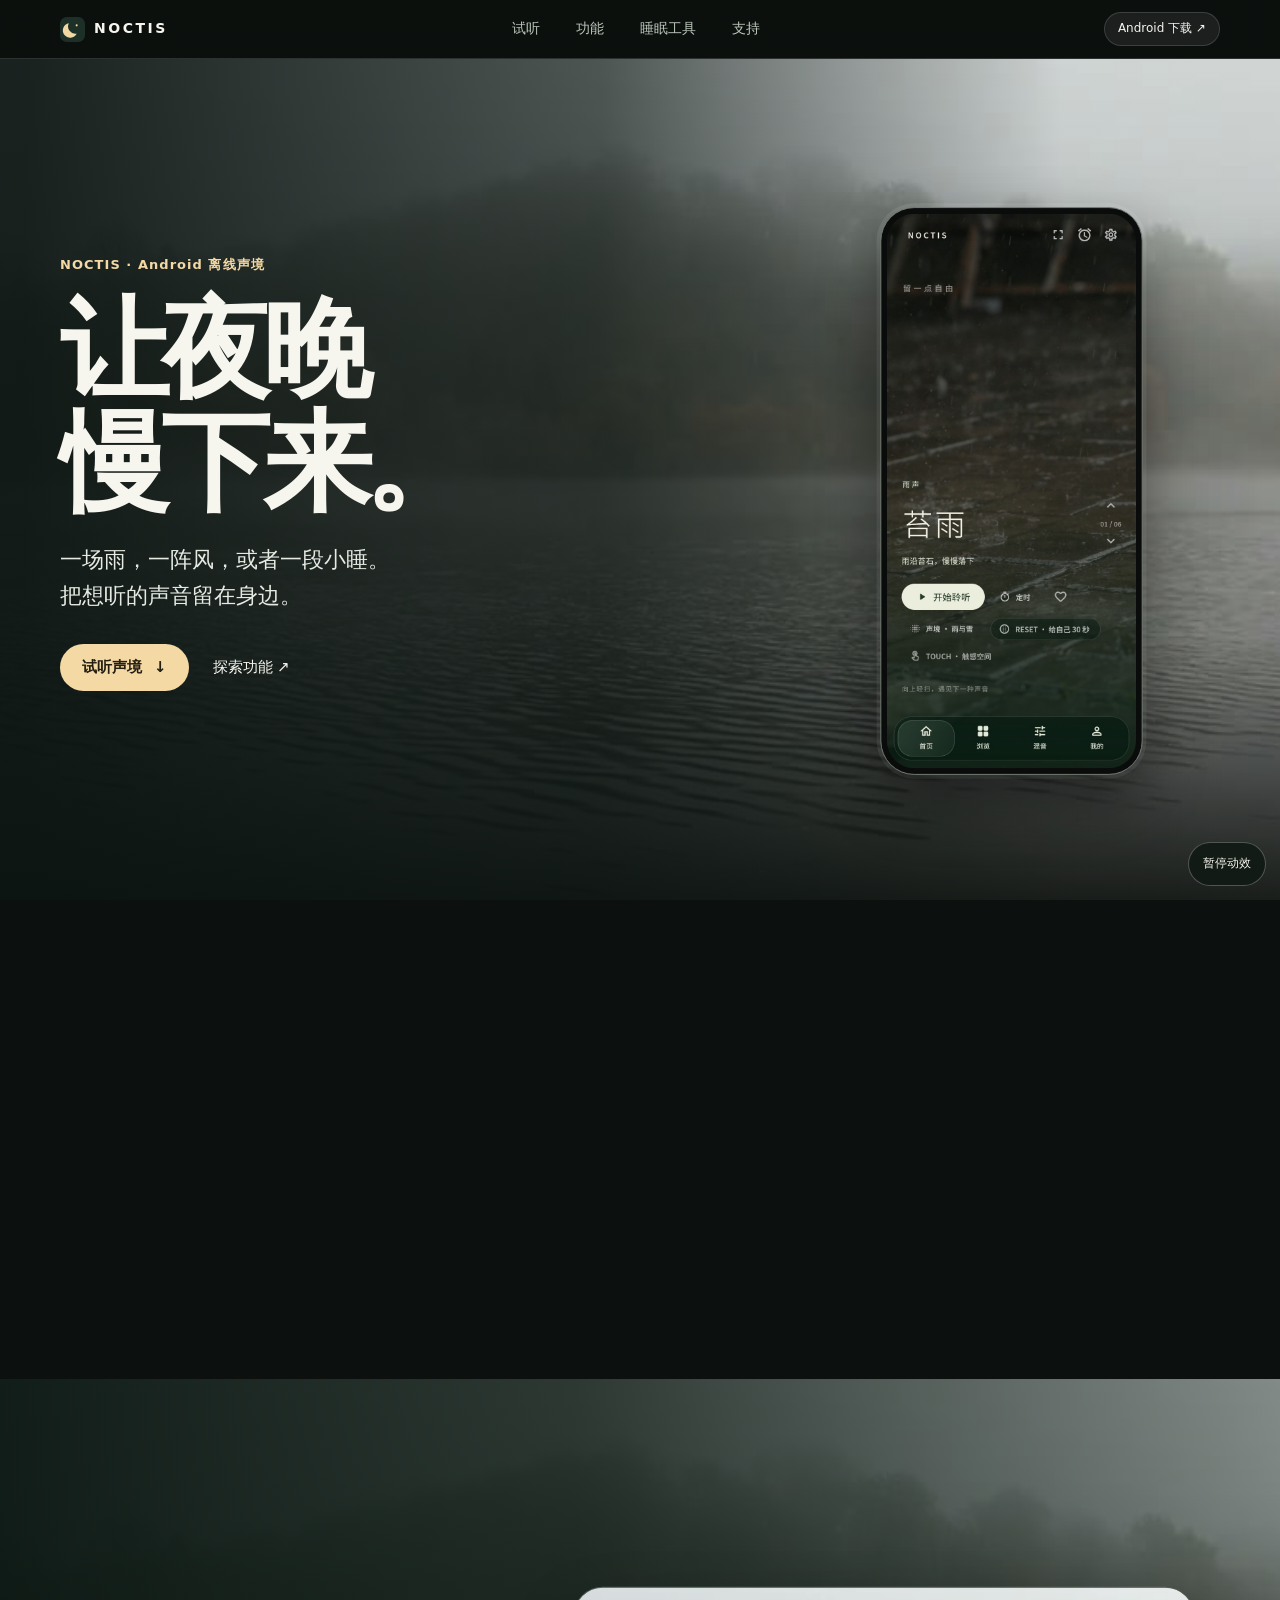
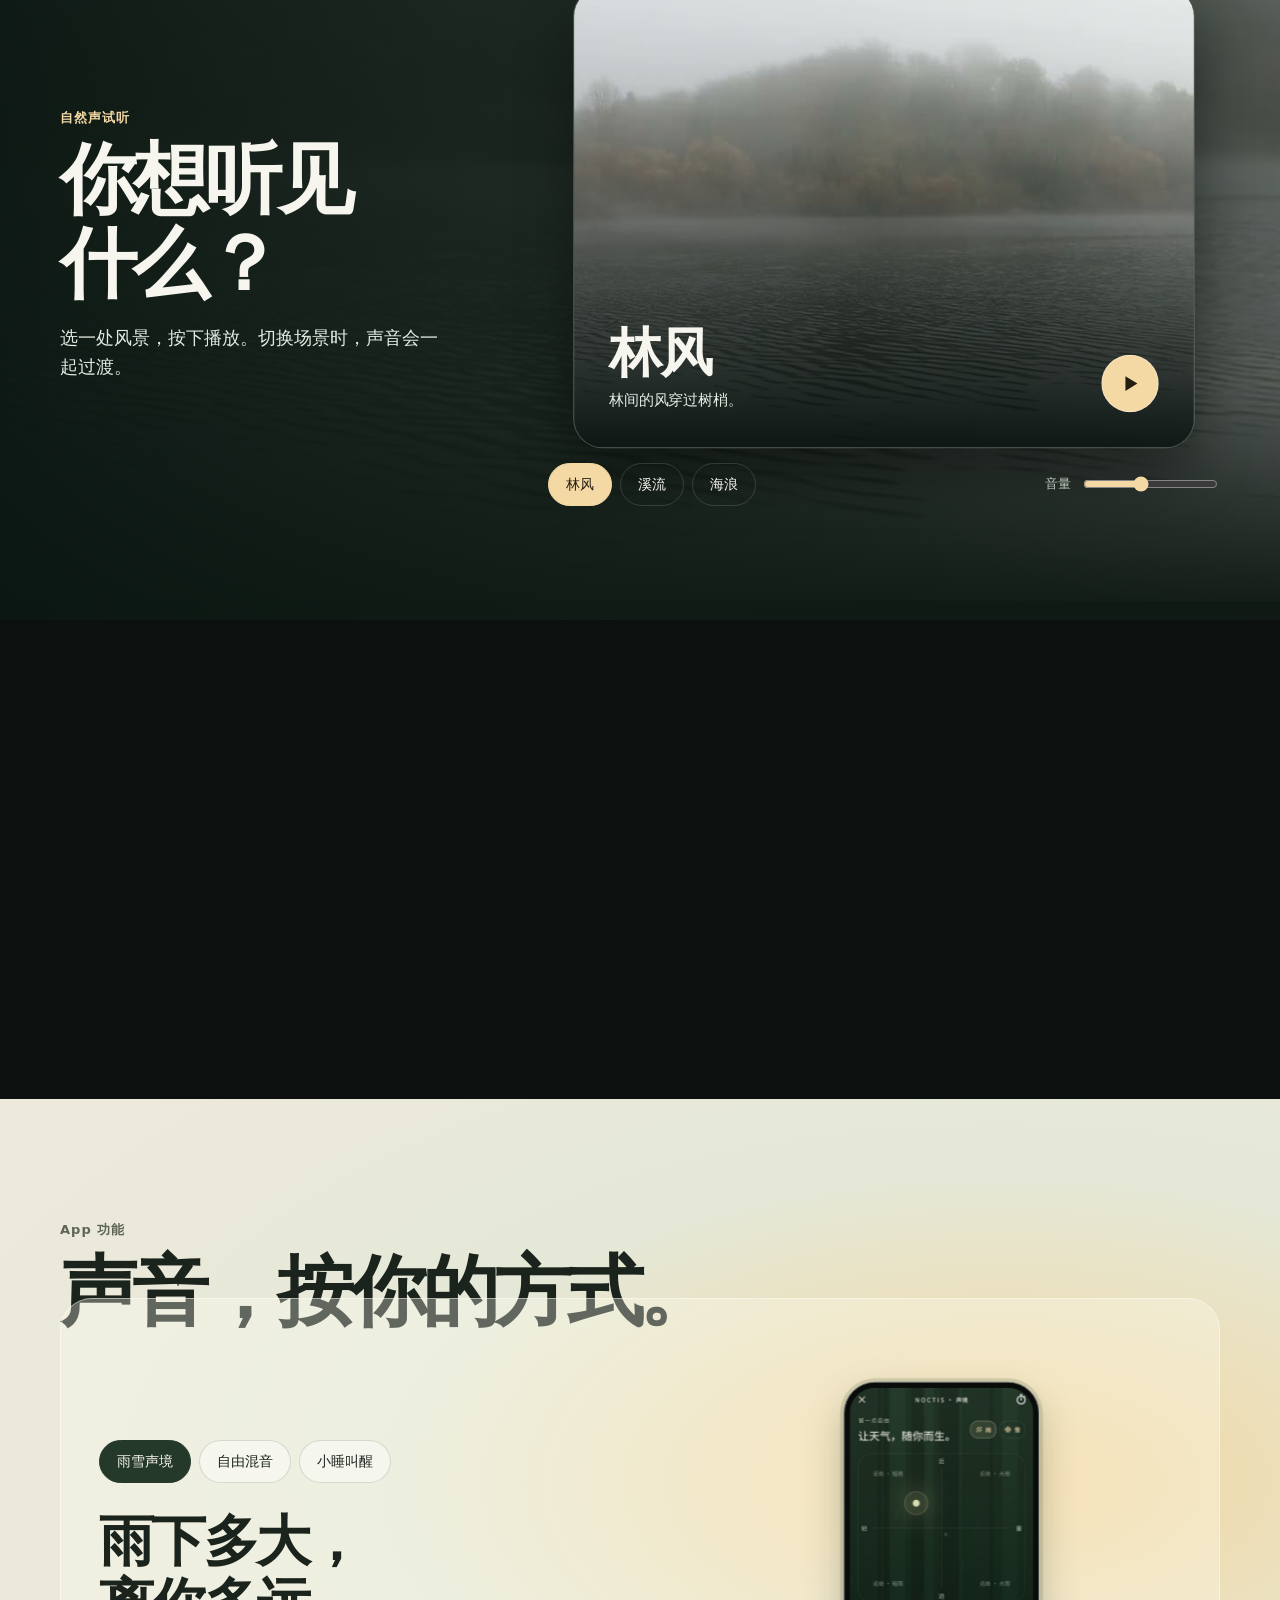
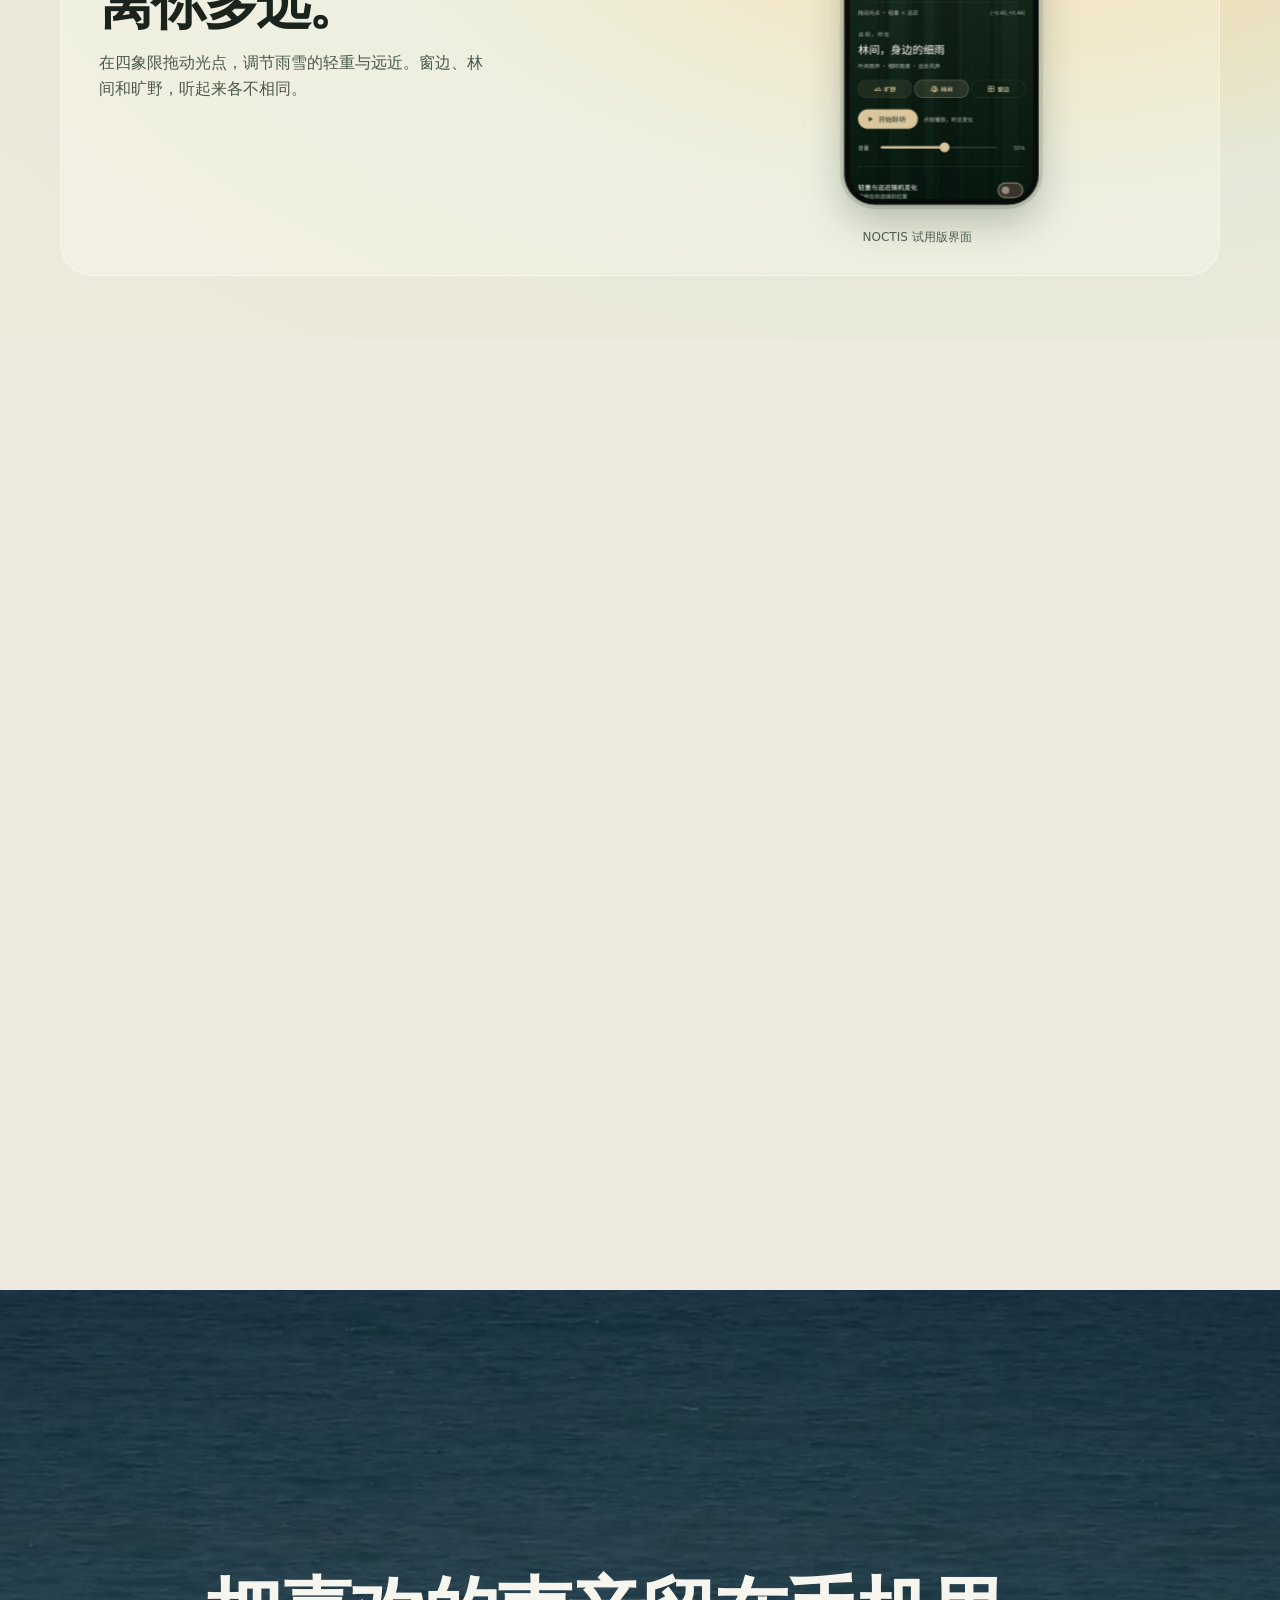
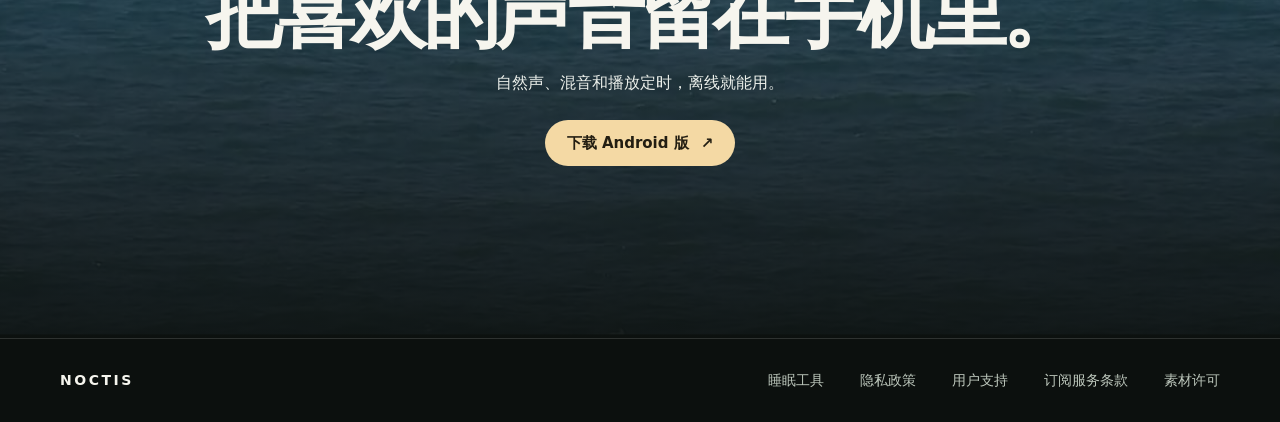
==== index.html @ b45dd9e4 "Add Android release downloads and email bug reporting" ====
<!doctype html>
<html lang="zh-CN">
<head>
  <meta charset="utf-8">
  <meta name="viewport" content="width=device-width,initial-scale=1">
  <meta name="description" content="NOCTIS 是一款离线自然声音应用。试听自然声，探索四象限声境、自由混音与小睡叫醒。">
  <meta name="theme-color" content="#0c100e">
  <title>NOCTIS · 自然声音与离线声境</title>
  <link rel="icon" href="assets/mark.svg">
  <link rel="preload" as="image" href="assets/forest.jpg" fetchpriority="high">
  <link rel="stylesheet" href="assets/site.css?v=3">
  <link rel="stylesheet" href="assets/cinema.css?v=1">
  <script src="assets/site.js?v=4" defer></script>
</head>
<body class="landing">
  <a class="skip" href="#main">跳到内容</a>
  <header class="top">
    <nav class="nav" aria-label="主导航">
      <a class="brand" href="./"><img src="assets/mark.svg" alt="" width="25" height="25">NOCTIS</a>
      <div class="nav-links"><a href="#scenes">试听</a><a href="#features">功能</a><a href="sleep.html">睡眠工具</a><a href="support.html">支持</a></div>
      <a class="nav-cta" href="support.html#android">Android 下载 <span aria-hidden="true">↗</span></a>
    </nav>
  </header>
  <button class="cinema-toggle" type="button" hidden>暂停动效</button>
  <main id="main">
    <section class="chapter opening" aria-labelledby="hero-title">
      <div class="hero chapter-stage">
      <div class="hero-media" aria-hidden="true">
        <img class="hero-poster" src="assets/forest.jpg" alt="" fetchpriority="high">
        <video class="hero-video" data-src="assets/forest.mp4" muted playsinline loop preload="none"></video>
      </div>
      <div class="wrap hero-layout">
        <div class="hero-inner">
          <p class="eyebrow">NOCTIS · Android 离线声境</p>
          <h1 id="hero-title"><span>让夜晚</span><span>慢下来。</span></h1>
          <p class="hero-description">一场雨，一阵风，或者一段小睡。<br>把想听的声音留在身边。</p>
          <div class="hero-actions"><a class="button" href="#scenes">试听声境 <span aria-hidden="true">↓</span></a><a class="hero-link" href="#features">探索功能 <span aria-hidden="true">↗</span></a></div>
        </div>
        <figure class="hero-device">
          <div class="device"><img src="assets/app-home.jpg" alt="NOCTIS 首页，显示雨景、播放控制和右上角的小睡叫醒入口" width="780" height="1688"></div>
        </figure>
      </div>
      </div>
    </section>
    <section class="chapter listen" id="scenes" aria-labelledby="scenes-title">
      <div class="listen-stage chapter-stage">
        <div class="listen-backdrop" aria-hidden="true">
          <img class="scene-image is-current" data-photo="forest" src="assets/forest.jpg" alt="" loading="lazy">
          <img class="scene-image" data-photo="stream" src="assets/stream.jpg" alt="" loading="lazy">
          <img class="scene-image" data-photo="ocean" src="assets/ocean.jpg" alt="" loading="lazy">
        </div>
        <div class="wrap">
        <div class="section-heading">
          <div><p class="eyebrow">自然声试听</p><h2 id="scenes-title">你想听见<br>什么？</h2></div>
          <p>选一处风景，按下播放。切换场景时，声音会一起过渡。</p>
        </div>
        <div class="scene">
          <div class="scene-images" aria-hidden="true">
            <img class="scene-image is-current" data-photo="forest" src="assets/forest.jpg" alt="" loading="lazy">
            <img class="scene-image" data-photo="stream" src="assets/stream.jpg" alt="" loading="lazy">
            <img class="scene-image" data-photo="ocean" src="assets/ocean.jpg" alt="" loading="lazy">
          </div>
          <div class="scene-caption">
            <div class="scene-copy"><h3 id="scene-name">林风</h3><p id="scene-description">林间的风穿过树梢。</p></div>
            <button class="play" id="preview" type="button" aria-label="试听林风" aria-pressed="false"><span class="play-glyph" aria-hidden="true"></span></button>
          </div>
        </div>
        <div class="scene-controls">
          <div class="scene-tabs" role="group" aria-label="选择声境">
            <button type="button" data-scene="forest" aria-pressed="true">林风</button>
            <button type="button" data-scene="stream" aria-pressed="false">溪流</button>
            <button type="button" data-scene="ocean" aria-pressed="false">海浪</button>
          </div>
          <label class="volume">音量 <input id="preview-volume" type="range" min="0" max="100" value="42"></label>
        </div>
        <audio id="sample" preload="none" loop></audio>
        <audio id="sample-next" preload="none" loop></audio>
        <p id="audio-status" role="status"></p>
        </div>
      </div>
    </section>
    <section class="chapter features" id="features" aria-labelledby="features-title">
      <div class="features-stage chapter-stage">
        <div class="feature-light" aria-hidden="true"></div>
        <div class="wrap">
        <div class="section-heading"><div><p class="eyebrow">App 功能</p><h2 id="features-title">声音，按你的方式。</h2></div></div>
        <div class="product" data-feature="field">
          <div class="product-copy">
            <div class="feature-tabs" role="tablist" aria-label="探索 NOCTIS 功能">
              <button id="tab-field" role="tab" type="button" aria-selected="true" aria-controls="panel-field">雨雪声境</button>
              <button id="tab-mix" role="tab" type="button" aria-selected="false" aria-controls="panel-mix" tabindex="-1">自由混音</button>
              <button id="tab-nap" role="tab" type="button" aria-selected="false" aria-controls="panel-nap" tabindex="-1">小睡叫醒</button>
            </div>
            <div class="feature-panels">
              <section class="feature-panel" id="panel-field" role="tabpanel" aria-labelledby="tab-field">
                <h3>雨下多大，<br>离你多远。</h3><p>在四象限拖动光点，调节雨雪的轻重与远近。窗边、林间和旷野，听起来各不相同。</p>
              </section>
              <section class="feature-panel" id="panel-mix" role="tabpanel" aria-labelledby="tab-mix" hidden>
                <h3>一段音乐，<br>加一点自然声。</h3><p>把本地音乐和环境声放在一起，分别调整音量。喜欢的组合可以保存在设备里。</p>
              </section>
              <section class="feature-panel" id="panel-nap" role="tabpanel" aria-labelledby="tab-nap" hidden>
                <h3>小睡片刻，<br>听鸟鸣醒来。</h3><p>点首页右上角的闹钟。到点后环境声淡出，鸟鸣或溪流渐强。</p><a class="text-link" href="support.html#nap-help">小睡使用方法 <span aria-hidden="true">↗</span></a>
              </section>
            </div>
          </div>
          <figure class="feature-device">
            <div class="device">
              <img class="feature-screen is-current" data-screen="field" src="assets/app-field.jpg" alt="四象限雨雪声境调节界面" width="780" height="1688" loading="lazy">
              <img class="feature-screen" data-screen="mix" src="assets/app-mix.jpg" alt="本地音乐和声音组合界面" width="780" height="1688" loading="lazy" aria-hidden="true">
              <img class="feature-screen" data-screen="nap" src="assets/app-nap.jpg" alt="设置小睡时长和叫醒声的界面" width="780" height="1688" loading="lazy" aria-hidden="true">
            </div>
            <figcaption>NOCTIS 试用版界面</figcaption>
          </figure>
        </div>
        </div>
      </div>
    </section>
    <section class="closing section chapter" aria-labelledby="closing-title">
      <img class="closing-backdrop" src="assets/ocean.jpg" alt="" loading="lazy">
      <div class="wrap">
        <h2 id="closing-title">把喜欢的声音留在手机里。</h2>
        <p>自然声、混音和播放定时，离线就能用。</p>
        <a class="button" href="support.html#android">下载 Android 版 <span aria-hidden="true">↗</span></a>
      </div>
    </section>
  </main>
  <footer class="footer"><div class="wrap"><a class="brand" href="./">NOCTIS</a><nav aria-label="页脚导航"><a href="sleep.html">睡眠工具</a><a href="privacy.html">隐私政策</a><a href="support.html">用户支持</a><a href="terms.html">订阅服务条款</a><a href="credits.html">素材许可</a></nav></div></footer>
</body>
</html>
---- assets/site.css ----
:root {
  color-scheme: dark;
  --bg: #0c100e;
  --panel: #17201a;
  --ink: #f6f5ee;
  --muted: #bdc7bc;
  --gold: #f4d9a4;
  --line: #ffffff24;
  --page: 1160px;
  --radius: 32px;
  --ease: cubic-bezier(.22, .75, .22, 1);
  font-family: system-ui, "PingFang SC", "Microsoft YaHei", sans-serif;
}
* { box-sizing: border-box; }
[hidden] { display: none !important; }
html { scroll-behavior: smooth; scroll-padding-top: 80px; }
body { margin: 0; background: var(--bg); color: var(--ink); line-height: 1.65; }
a { color: inherit; text-decoration: none; }
button, input { font: inherit; }
button { cursor: pointer; color: inherit; }
img { display: block; max-width: 100%; }
h1, h2, h3, p, figure { margin: 0; }
p { color: var(--muted); }
a:focus-visible, button:focus-visible, input:focus-visible, summary:focus-visible { outline: 2px solid #b99252; outline-offset: 5px; }
.wrap { width: min(var(--page), calc(100% - 72px)); margin-inline: auto; }
.skip { position: fixed; z-index: 20; top: 10px; left: 12px; transform: translateY(-150%); background: var(--gold); color: var(--bg); border-radius: 10px; padding: 8px 15px; }
.skip:focus { transform: none; }

.top { position: sticky; z-index: 5; top: 0; background: #0c100ef0; backdrop-filter: blur(18px); border-bottom: 1px solid var(--line); }
.nav { width: min(var(--page), calc(100% - 72px)); min-height: 58px; margin: auto; display: flex; align-items: center; justify-content: space-between; gap: 18px; }
.brand { display: inline-flex; align-items: center; gap: 9px; white-space: nowrap; font-weight: 760; letter-spacing: .18em; font-size: 14px; }
.brand img { width: 25px; height: 25px; }
.nav > div, .footer nav { display: flex; gap: clamp(15px, 3vw, 36px); align-items: center; }
.nav > div a, .footer nav a { font-size: 14px; color: var(--muted); }
.nav > div a:hover, .footer nav a:hover { color: var(--ink); }
.nav-cta { background: #ffffff12; border: 1px solid var(--line); border-radius: 99px; padding: 6px 13px; font-size: 12px; white-space: nowrap; }
.nav-cta:hover { background: #ffffff23; }
.nav [aria-current="page"] { color: var(--gold); }
.eyebrow { font-size: 13px; font-weight: 690; letter-spacing: .08em; color: var(--gold); }
.button { display: inline-flex; align-items: center; justify-content: center; gap: 12px; padding: 11px 22px; min-height: 46px; border-radius: 999px; background: var(--gold); color: #231e12; font-size: 15px; font-weight: 730; transition: background .22s, transform .22s var(--ease); }
.button:hover { background: #ffeac1; transform: translateY(-2px); }

.hero { position: relative; isolation: isolate; overflow: hidden; background: #18241e; }
.hero-media, .hero-poster, .hero-video, .hero::after { position: absolute; inset: 0; width: 100%; height: 100%; object-fit: cover; }
.hero-media { z-index: -2; }
.hero-video { opacity: 0; transition: opacity .8s var(--ease); }
.hero-video.is-ready { opacity: 1; }
.hero::after { content: ""; z-index: -1; background: linear-gradient(90deg,#0b1411ed 5%,#0b1411ba 43%,#0a120d42 78%), linear-gradient(0deg,#0c100e 0%,transparent 35%); }
.hero-layout { min-height: min(760px, max(650px, 83svh)); display: grid; grid-template-columns: minmax(0,1.23fr) minmax(0,.77fr); gap: clamp(28px,6vw,94px); align-items: center; padding-block: 58px 72px; }
.hero h1 { font-size: clamp(64px, 8.5vw, 132px); line-height: 1.04; letter-spacing: -.07em; font-weight: 790; margin-block: 17px 23px; }
.hero-description { color: #e5eae2; font-size: clamp(16px, 2vw, 22px); }
.hero-actions { display: flex; align-items: center; flex-wrap: wrap; gap: 18px 24px; margin-top: 29px; }
.hero-link { font-size: 15px; color: #f6f5ee; }
.hero-link:hover, .text-link:hover { text-decoration: underline; text-underline-offset: 4px; }
.hero-device { display: grid; justify-items: center; }
.device { position: relative; width: min(100%, 280px); aspect-ratio: 390/844; padding: 6px; background: #0a0c0b; border: 1px solid #788178; border-radius: 36px; overflow: hidden; box-shadow: 0 28px 64px #0007, 0 0 0 4px #ffffff18; }
.device > img { width: 100%; height: 100%; object-fit: cover; border-radius: 29px; }
.motion { position: absolute; right: max(17px, calc((100vw - var(--page))/2)); bottom: 16px; border: 1px solid var(--line); border-radius: 999px; background: #121a15d4; padding: 7px 13px; font-size: 12px; }

.section { padding-block: clamp(64px,9vw,125px); }
.section h2 { font-size: clamp(34px, 5vw, 67px); line-height: 1.12; letter-spacing: -.055em; }
.section-heading { display: flex; justify-content: space-between; align-items: end; gap: 25px; margin-bottom: 29px; }
.section-heading .eyebrow { margin-bottom: 9px; }
.section-heading > p { max-width: 19em; font-size: 15px; }
.scene { position: relative; isolation: isolate; overflow: hidden; border-radius: var(--radius); background: var(--panel); height: clamp(300px,43vw,505px); width: 100%; }
.scene-images, .scene-image, .scene::after { position: absolute; inset: 0; width: 100%; height: 100%; z-index: -2; }
.scene-image { object-fit: cover; opacity: 0; transform: scale(1.025); transition: opacity .65s var(--ease), transform .8s var(--ease); }
.scene-image.is-current { opacity: 1; transform: none; }
.scene::after { content: ""; z-index: -1; background: linear-gradient(0deg,#06100de8,transparent 66%); }
.scene-caption { position: absolute; inset: auto 0 0; padding: clamp(19px,4vw,38px); display: flex; align-items: end; justify-content: space-between; gap: 15px; }
.scene-caption h3 { font-size: clamp(30px,5vw,57px); line-height: 1.1; letter-spacing: -.04em; }
.scene-caption p { margin-top: 7px; color: #e4ece2; }
.play { display: grid; place-items: center; border: 1px solid #ffffff55; background: #f4d9a4; color: #241e12; border-radius: 50%; width: 62px; height: 62px; flex: 0 0 auto; transition: transform .2s var(--ease), background .2s; }
.play:hover { transform: scale(1.06); background: #ffeac1; }
.play-glyph { width: 0; height: 0; margin-left: 4px; border-top: 8px solid transparent; border-bottom: 8px solid transparent; border-left: 13px solid currentColor; }
.play[aria-pressed="true"] .play-glyph { width: 13px; height: 16px; margin: 0; border: 0; border-inline: 4px solid currentColor; }
.scene-controls { display: flex; align-items: center; justify-content: space-between; gap: 14px; margin-top: 16px; }
.scene-tabs, .feature-tabs { display: flex; flex-wrap: wrap; gap: 8px; }
.scene-tabs button, .feature-tabs button { border: 1px solid var(--line); background: transparent; min-height: 43px; border-radius: 999px; padding: 6px 17px; font-size: 14px; transition: background .22s, color .22s, border-color .22s; }
.scene-tabs button:hover { background: #ffffff16; }
.scene-tabs [aria-pressed="true"] { background: var(--gold); border-color: var(--gold); color: #241e12; }
.volume { display: flex; align-items: center; gap: 10px; color: var(--muted); font-size: 13px; }
.volume input { width: clamp(58px,12vw,135px); accent-color: var(--gold); }
#audio-status:empty { display: none; }
#audio-status { margin-top: 12px; }

.features { color-scheme: light; background: #eeeae0; color: #1b231d; }
.features .eyebrow { color: #5d6656; }
.product { min-height: 570px; border-radius: var(--radius); display: grid; grid-template-columns: minmax(0,1.05fr) minmax(0,.95fr); align-items: center; gap: 26px; padding: clamp(24px,5vw,63px); background: radial-gradient(ellipse at 80% 25%,#e6eadf,#f7f4eb 65%); }
.product-copy { min-width: 0; }
.feature-tabs button { border-color: #25392729; background: #ffffff77; }
.feature-tabs button:hover { background: #e3e9db; }
.feature-tabs [aria-selected="true"] { background: #25392b; border-color: #25392b; color: #f9f7ee; }
.feature-panels { min-height: 250px; padding-top: 27px; }
.feature-panel { animation: panel-enter .38s var(--ease) both; }
@keyframes panel-enter { from { opacity: 0; transform: translateY(8px); } to { opacity: 1; transform: none; } }
.feature-panel h3 { font-size: clamp(32px, 4.3vw, 55px); line-height: 1.13; letter-spacing: -.05em; }
.feature-panel p { margin-top: 15px; max-width: 24em; color: #4b594d; }
.text-link { display: inline-block; margin-top: 14px; font-size: 15px; font-weight: 680; }
.feature-device { display: grid; justify-items: center; gap: 15px; }
.feature-device .device { width: min(100%, 225px); box-shadow: 0 20px 45px #14291b42, 0 0 0 4px #20382922; }
.feature-device .feature-screen { position: absolute; inset: 6px; width: calc(100% - 12px); height: calc(100% - 12px); opacity: 0; transition: opacity .45s var(--ease); }
.feature-screen.is-current { opacity: 1; }
.feature-device figcaption { color: #536456; font-size: 12px; }

.closing { text-align: center; background: radial-gradient(ellipse at 50% 0%,#18271d,transparent 72%); }
.closing p { margin: 14px 0 23px; }
.footer { border-top: 1px solid var(--line); padding-block: 30px; }
.footer .wrap { display: flex; justify-content: space-between; gap: 20px; flex-wrap: wrap; }
.footer nav { flex-wrap: wrap; row-gap: 10px; }
.article { width: min(780px,calc(100% - 44px)); margin: auto; padding-block: clamp(48px,8vw,100px); }
.article h1 { font-size: clamp(42px,7vw,75px); letter-spacing: -.055em; line-height: 1.12; margin-bottom: 20px; }
.article h2 { margin: 38px 0 8px; font-size: 24px; }
.article p + p { margin-top: 12px; }
.article p a, .article li a { color: var(--gold); text-decoration: underline; text-underline-offset: 4px; }
.article li { margin: .55em 0; }
.contacts, .plans { display: grid; grid-template-columns: repeat(2,minmax(0,1fr)); gap: 14px; margin: 25px 0; }
.card { border-radius: 20px; padding: 22px; background: var(--panel); border: 1px solid var(--line); overflow-wrap: anywhere; }
.card h2, .card h3 { margin: 0 0 6px; }
.card strong { font-size: 34px; color: var(--gold); }
details { border-bottom: 1px solid var(--line); padding-block: 16px; }
summary { cursor: pointer; font-weight: 650; }
details p { padding-top: 9px; }
.status-note { border-left: 2px solid var(--gold); padding-left: 14px; }
.article .button { margin-top: 16px; }

/* Motion stays on separate layers so scrolling and tab changes can overlap. */
[data-reveal] { transition: opacity .7s var(--ease), transform .85s var(--ease); }
.reveal-pending { opacity: 0; transform: translateY(25px); }
.reveal-pending:focus-within { opacity: 1; transform: none; }
.hero-inner > *, .sleep-intro > * { animation: heading-enter .95s var(--ease) both; }
.hero-inner h1, .sleep-intro h1 { animation-delay: .08s; }
.hero-description, .sleep-intro p:last-child { animation-delay: .18s; }
.hero-actions { animation-delay: .27s; }
.hero-device { animation: device-enter 1.15s .14s var(--ease) both; }
.play { position: relative; }
.play[aria-pressed="true"]::after {
  content: "";
  position: absolute;
  inset: -1px;
  border: 1px solid var(--gold);
  border-radius: inherit;
  pointer-events: none;
  animation: pulse-ring 2.4s ease-out infinite;
}
.button:active, .play:active { transform: scale(.96); }
.scene-tabs button:active, .feature-tabs button:active, .tool-button:active { transform: scale(.95); }
.product { position: relative; isolation: isolate; }
.product::before {
  content: "";
  position: absolute;
  z-index: -1;
  inset: 0;
  border-radius: inherit;
  pointer-events: none;
  background: radial-gradient(ellipse at 77% 48%,#e4b87580,transparent 54%);
  opacity: 0;
  transition: opacity .9s var(--ease);
}
.product[data-feature="mix"]::before { opacity: .48; }
.product[data-feature="nap"]::before { opacity: 1; }
.feature-device .feature-screen { transform: scale(1.035); transition: opacity .55s var(--ease), transform .8s var(--ease); }
.feature-device .feature-screen.is-current { transform: none; }
@keyframes heading-enter {
  from { opacity: .45; transform: translateY(14px); }
  to { opacity: 1; transform: none; }
}
@keyframes device-enter {
  from { opacity: 0; transform: translateY(28px) scale(.96); }
  to { opacity: 1; transform: none; }
}
@keyframes pulse-ring {
  from { opacity: .65; transform: scale(1); }
  75%, to { opacity: 0; transform: scale(1.46); }
}
@keyframes hero-depth { to { transform: translateY(7%) scale(1.18); } }
@keyframes device-depth { to { transform: translateY(-34px) scale(.96); } }
@keyframes scroll-progress { from { transform: scaleX(0); } to { transform: scaleX(1); } }

@supports (animation-timeline: scroll()) {
  @media (prefers-reduced-motion: no-preference) {
    .landing .top::after {
      content: "";
      position: absolute;
      inset: auto 0 -1px;
      height: 2px;
      background: var(--gold);
      transform-origin: left;
      animation: scroll-progress linear both;
      animation-timeline: scroll(root block);
    }
    .hero-media { animation: hero-depth linear both; animation-timeline: scroll(root block); animation-range: 0px 700px; }
  }
  @media (min-width: 751px) and (prefers-reduced-motion: no-preference) {
    .hero-device .device { animation: device-depth linear both; animation-timeline: scroll(root block); animation-range: 0px 700px; }
  }
}

.sleep-main {
  padding-block: clamp(53px, 8vw, 102px);
  background: radial-gradient(ellipse at 76% 15%, #253a2d 0%, transparent 52%);
}
.sleep-intro { margin-bottom: clamp(24px, 5vw, 49px); }
.sleep-intro h1 { font-size: clamp(46px, 8vw, 96px); line-height: 1.07; letter-spacing: -.06em; margin: 10px 0 15px; }
.sleep-intro p:last-child { max-width: 32em; }
.sleep-card { padding: clamp(19px, 4vw, 45px); border: 1px solid var(--line); border-radius: var(--radius); background: #152019; }
.sleep-card h2 { font-size: clamp(25px, 3vw, 40px); line-height: 1.14; letter-spacing: -.04em; }
.sleep-card h2 + p { margin-top: 10px; }
.breathing { display: grid; align-items: center; grid-template-columns: minmax(0,1fr) minmax(0,1fr); gap: 20px; background: radial-gradient(ellipse at 79% 51%, #2b4936, #152019 63%); }
.breath-stage { display: grid; place-items: center; min-height: clamp(200px, 28vw, 315px); position: relative; isolation: isolate; }
.breath-stage::before {
  content: "";
  position: absolute;
  z-index: -1;
  width: min(78%, 245px);
  aspect-ratio: 1;
  border-radius: 50%;
  border: 1px solid #cce1b94a;
  box-shadow: 0 0 0 16px #cce1b912, 0 0 0 32px #cce1b909;
}
.breath-orb {
  width: min(70%, 181px);
  aspect-ratio: 1;
  border-radius: 50%;
  border: 1px solid #d1e2b8;
  background: radial-gradient(circle at 32% 24%, #c6d7a8, #638468 45%, #1c3e2c 90%);
  box-shadow: inset 0 0 22px #eeefd23b, 0 0 38px #b0cda340;
  transform: scale(.82);
  animation: breathe 10s infinite paused;
}
.breath-stage[data-state="running"] .breath-orb { animation-play-state: running; }
.breath-stage[data-state="idle"] .breath-orb { animation: none; }
.breath-phase { position: absolute; color: #fffcef; background: #142019db; border: 1px solid #e2ebce47; padding: 5px 14px; border-radius: 999px; font-size: 14px; }
@keyframes breathe {
  0% { transform: scale(.82); animation-timing-function: cubic-bezier(.4,0,.3,1); }
  40% { transform: scale(1.13); animation-timing-function: cubic-bezier(.4,0,.3,1); }
  100% { transform: scale(.82); }
}
.tool-actions { display: flex; flex-wrap: wrap; align-items: center; gap: 8px; margin-top: 21px; }
.tool-button { border: 1px solid var(--line); background: #ffffff0b; border-radius: 999px; min-height: 44px; padding: 8px 15px; transition: background .2s, transform .25s var(--ease); }
.tool-button:hover { background: #ffffff1a; }
.tool-button:disabled { opacity: .48; cursor: default; transform: none; }
.tool-primary { border-color: var(--gold); background: var(--gold); color: #231e12; font-weight: 680; }
.tool-primary:hover { background: #ffeac1; }
.breath-clock { color: var(--muted); margin-inline-start: 6px; font-variant-numeric: tabular-nums; }
.sleep-grid { display: grid; grid-template-columns: repeat(2,minmax(0,1fr)); gap: 16px; margin-top: 16px; }
.sleep-form { display: grid; grid-template-columns: repeat(2,minmax(0,1fr)); gap: 12px; margin-top: 20px; }
.sleep-form label { display: grid; gap: 4px; color: var(--muted); font-size: 14px; min-width: 0; }
.sleep-form input { width: 100%; min-width: 0; min-height: 43px; border: 1px solid var(--line); border-radius: 10px; color: var(--ink); background: #0c1510; padding: 7px 10px; font-size: 16px; }
.sleep-form button { align-self: end; }
.sleep-result { display: block; min-height: 3.3em; color: var(--gold); margin-top: 15px; }
.sleep-result:not(:empty) { animation: panel-enter .42s var(--ease) both; }
.checklist { display: grid; gap: 2px; margin-top: 15px; }
.checklist label { display: flex; align-items: center; gap: 10px; min-height: 43px; cursor: pointer; }
.checklist input { width: 18px; height: 18px; flex: none; accent-color: var(--gold); }
.checklist label:has(:checked) { color: var(--muted); }
.check-progress { width: 100%; height: 4px; margin-top: 16px; overflow: hidden; border-radius: 99px; background: #ffffff20; }
.check-progress span { display: block; width: calc(var(--completed, 0) * 100%); height: 100%; background: var(--gold); border-radius: inherit; transition: width .5s var(--ease); }

@media (max-width: 750px) {
  .wrap, .nav { width: calc(100% - 40px); }
  .hero-layout { min-height: auto; grid-template-columns: 1fr; text-align: center; gap: 38px; padding-block: 58px 62px; }
  .hero h1 { font-size: clamp(59px, 13vw, 96px); margin-block: 12px 17px; }
  .hero-actions { justify-content: center; margin-top: 23px; }
  .hero::after { background: linear-gradient(180deg,#0c1713c9,#0b141186 52%,#0c100e); }
  .hero-device .device { width: min(66vw, 225px); }
  .section-heading { display: grid; gap: 10px; }
  .scene { border-radius: 23px; }
  .product { grid-template-columns: 1fr; gap: 12px; min-height: 0; }
  .feature-panels { min-height: 206px; }
  .feature-device .device { width: min(55vw, 205px); }
  .sleep-grid, .breathing { grid-template-columns: 1fr; }
  .breathing { background: radial-gradient(ellipse at 50% 76%, #2b4936, #152019 70%); }
}
@media (max-width: 450px) {
  .nav { width: calc(100% - 28px); gap: 10px; }
  .nav > div { gap: clamp(8px, 2.8vw, 13px); }
  .nav > div a { font-size: 12px; }
  .nav-cta { display: none; }
  .contacts, .plans { grid-template-columns: 1fr; }
  .scene-tabs { gap: 6px; }
  .scene-tabs button, .feature-tabs button { padding-inline: 11px; }
  .play { width: 53px; height: 53px; }
}
@media (prefers-reduced-motion: reduce) {
  html { scroll-behavior: auto; }
  *, *::before, *::after { animation-duration: .01ms !important; transition-duration: .01ms !important; }
  .reveal-pending { opacity: 1; transform: none; }
  .play[aria-pressed="true"]::after, .breath-orb { animation: none; }
}
---- assets/cinema.css ----
.landing .top { --reading-progress: 0; }
.landing.cinema .top::after {
  content: "";
  position: absolute;
  inset: auto 0 -1px;
  height: 2px;
  background: var(--gold);
  transform: scaleX(var(--reading-progress));
  transform-origin: left;
  animation: none;
}
.cinema-toggle {
  position: fixed;
  z-index: 6;
  right: max(14px, env(safe-area-inset-right));
  bottom: max(14px, env(safe-area-inset-bottom));
  min-height: 44px;
  padding: 5px 14px;
  border: 1px solid #ffffff42;
  border-radius: 999px;
  background: #121a15ee;
  color: #f6f5ee;
  font-size: 12px;
}
.cinema-toggle:hover { background: #24342a; }
.cinema-off .top::after, .cinema-off .play::after, .cinema-off .feature-panel { animation: none; }
.cinema-off { scroll-behavior: auto; }
.cinema-off .chapter *, .cinema-off .chapter *::before { transition-duration: .01ms; }
.chapter {
  --arrive: 0;
  --travel: 0;
  --leave: 0;
  position: relative;
}
.chapter-stage { position: relative; min-height: calc(100svh - 59px); }
.cinema .chapter.is-pinned::after { content: ""; display: block; height: var(--hold); }
.cinema .is-pinned > .chapter-stage { position: sticky; top: 59px; }
.landing .hero { display: grid; align-items: center; }
.landing .hero-layout { min-height: 0; }
.landing .hero h1 span { display: block; }
.landing .hero-device .device { width: min(100%, 302px, 31svh); }
.landing .hero-inner > *, .landing .hero-device { animation: none; }
.landing .hero-media, .landing .hero-device .device { animation: none; }
.landing .hero::after {
  background: linear-gradient(90deg,#0b1411ed 2%,#0b1411ae 47%,#0a120d19 83%), linear-gradient(0deg,#0c100ed9,transparent 32%);
}
.cinema .hero-media { transform: translateY(calc(4% * var(--travel))) scale(calc(1.06 + .28 * var(--travel))); }
.cinema .hero-inner { transform: translateX(calc(-62px * var(--travel))); }
.cinema .hero h1 span:last-child { transform: translateX(calc(37px * var(--travel))); }
.cinema .hero-device { transform: translate(calc(-42px * var(--travel)),calc(18px - 60px * var(--travel))) scale(calc(.94 + .22 * var(--travel))); }
.cinema .hero-actions { transform: translateY(calc(28px * var(--travel))); }

.listen-stage, .features-stage { display: grid; align-items: center; padding-block: clamp(50px, 7vw, 104px); isolation: isolate; overflow: hidden; }
.listen-stage { background: #111d16; }
.listen-backdrop { position: absolute; inset: 0; z-index: -2; overflow: hidden; }
.listen-backdrop .scene-image { z-index: auto; }
.listen-stage::after {
  content: "";
  position: absolute;
  z-index: -1;
  inset: 0;
  background: linear-gradient(90deg,#0b1712f7,#101c16da 45%,#101c1675), linear-gradient(0deg,#101713,transparent 28%);
}
.listen-stage > .wrap {
  display: grid;
  grid-template-columns: minmax(0,.76fr) minmax(0,1.24fr);
  grid-template-rows: auto auto auto;
  gap: 0 clamp(30px, 6vw, 100px);
  align-items: center;
}
.listen-stage .section-heading { display: grid; gap: 16px; grid-row: 1 / 3; margin: 0; }
.chapter h2 { font-size: clamp(36px, 6vw, 78px); line-height: 1.1; letter-spacing: -.06em; }
.listen-stage .section-heading > p { max-width: 21em; font-size: clamp(15px, 1.6vw, 18px); color: #e3ebe1; }
.listen-stage .scene { height: clamp(270px, 39vw, min(530px, 61svh)); border: 1px solid #ffffff42; box-shadow: 0 28px 60px #0006; }
.listen-stage .scene-controls { grid-column: 2; }
.listen-stage #audio-status { grid-column: 2; }
.cinema .listen-backdrop { transform: scale(calc(1.04 + .15 * var(--travel))) translateY(calc((var(--arrive) - var(--leave)) * -34px)); }
.cinema .listen-stage .section-heading { transform: translateY(calc(45px * var(--arrive) - 36px * var(--travel))); }
.cinema .listen-stage .scene { transform: translateY(calc(48px * var(--arrive) - 13px * var(--travel))) scale(calc(1 - .075 * var(--arrive) + .035 * var(--travel))); }
.cinema .listen-stage .scene-images { transform: scale(calc(1.04 + .16 * var(--travel))); }
.cinema .listen-stage .scene-controls { transform: translateY(calc(27px * var(--arrive) - 8px * var(--travel))); }

.features-stage { background: #ede9db; }
.feature-light {
  position: absolute;
  inset: -24%;
  z-index: -1;
  background: radial-gradient(ellipse at 69% 47%, #f8cb7aa3 0%, #e2e8d6c7 33%, transparent 62%);
}
.features-stage { padding-block: clamp(29px, 5svh, 70px); }
.features-stage .section-heading { margin-bottom: 20px; }
.features-stage .product { padding-block: clamp(22px, 3svh, 42px); min-height: 0; background: #fffdf24f; border: 1px solid #fffdf280; }
.features-stage .feature-device .device { width: min(100%, 244px, 25svh, calc((100svh - 285px) * .40)); }
.cinema .features-stage .section-heading { transform: translateY(calc(56px * var(--arrive) - 15px * var(--travel))); }
.cinema .feature-light { transform: translateX(calc(-20% * var(--travel))) scale(calc(1 + .25 * var(--travel))); }
.cinema .features-stage .product-copy { transform: translateX(calc(-25px * var(--arrive) + 28px * var(--travel))); }
.cinema .features-stage .feature-device .device { transform: translate(calc(24px * var(--arrive) - 19px * var(--travel)), calc(24px * var(--arrive) - 8px * var(--travel))) scale(calc(1 - .13 * var(--arrive) + .09 * var(--travel))); }

.landing .closing { display: grid; align-items: center; min-height: 72svh; overflow: hidden; isolation: isolate; background: #132220; }
.closing-backdrop { position: absolute; inset: 0; z-index: -2; width: 100%; height: 100%; object-fit: cover; }
.landing .closing::after { content: ""; position: absolute; inset: 0; z-index: -1; background: linear-gradient(180deg,#0c100eaa,#0c100e9c 48%,#0c100ef0); }
.landing .closing p { color: #ecf0eb; }
.cinema .closing-backdrop { transform: scale(calc(1.03 + .21 * var(--travel))) translateY(calc(var(--arrive) * -2%)); }
.cinema .closing .wrap { transform: translateY(calc(55px * var(--arrive) - 18px * var(--travel))); }

@media (max-width: 750px) {
  .landing .hero-layout { gap: 24px; padding-block: clamp(21px, 4svh, 40px); }
  .landing .hero-device .device { width: min(50vw, 195px, calc((100svh - 435px) * .44)); }
  .landing .hero::after { background: linear-gradient(180deg,#101b15ce,#101b157e 65%,#101b15e6); }
  .cinema .hero-inner { transform: translateY(calc(-16px * var(--travel))); }
  .cinema .hero h1 span:last-child { transform: translateX(calc(10px * var(--travel))); }
  .cinema .hero-device { transform: translateY(calc(-19px * var(--travel))) scale(calc(.96 + .11 * var(--travel))); }
  .cinema .hero-actions { transform: none; }
  .listen-stage > .wrap { grid-template-columns: minmax(0,1fr); }
  .listen-stage h2 br { display: none; }
  .listen-stage .section-heading { grid-row: auto; gap: 9px; margin-bottom: 28px; }
  .listen-stage .scene-controls, .listen-stage #audio-status { grid-column: auto; }
  .cinema .listen-stage .section-heading { transform: translateY(calc(25px * var(--arrive) - 12px * var(--travel))); }
  .cinema .listen-stage .scene { transform: translateY(calc(15px * var(--arrive))) scale(calc(1 - .045 * var(--arrive))); }
  .cinema .listen-stage .scene-controls { transform: none; }
  .cinema .features-stage .product-copy { transform: none; }
  .features-stage { padding-block: 24px; }
  .features-stage .feature-panels { min-height: 172px; padding-top: 16px; }
  .features-stage .feature-device .device { width: min(49vw, 142px, 17svh); }
}

@media (max-width: 750px) and (max-height: 540px) {
  .landing .hero-device .device { width: min(50vw, 142px); }
}

@media (prefers-reduced-motion: reduce) {
  .cinema .chapter.is-pinned::after { display: none; }
  .cinema .chapter-stage { position: relative; top: auto; }
  .cinema .chapter *, .cinema .chapter *::before { animation: none; }
}
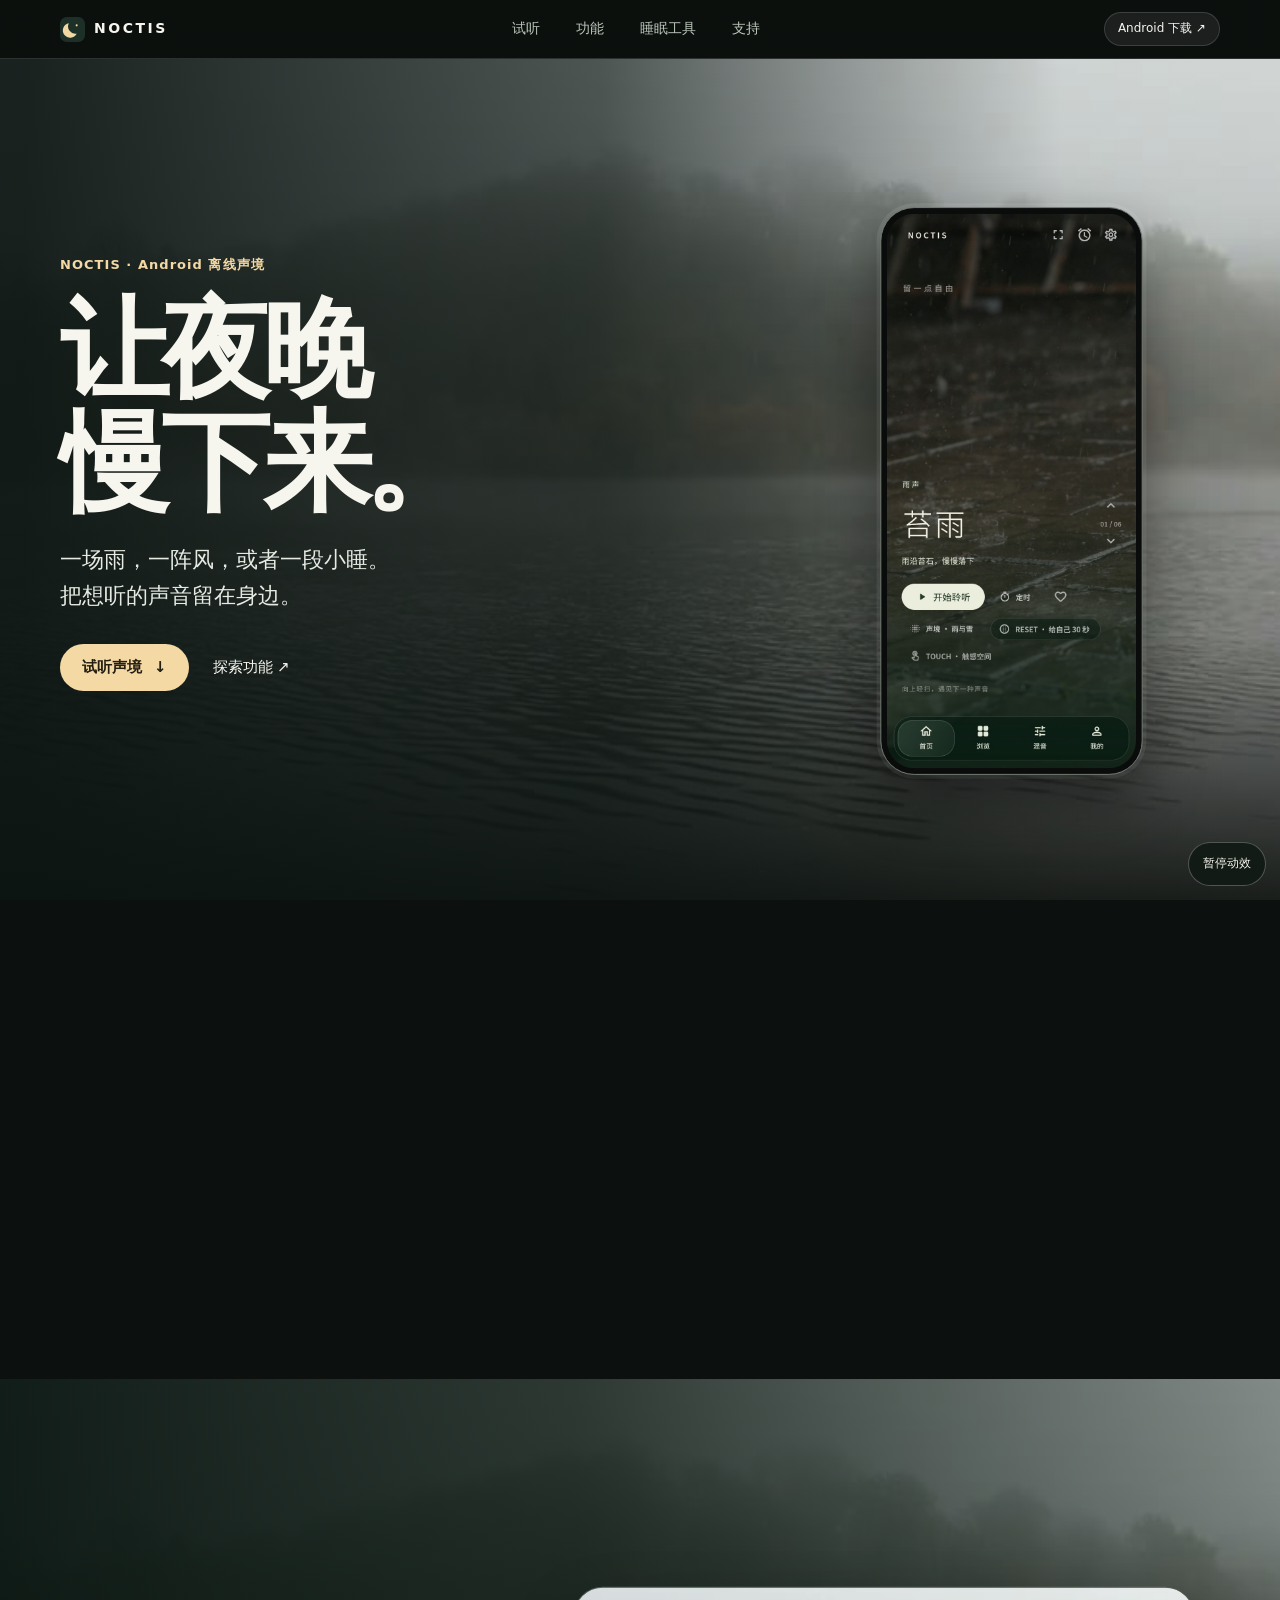
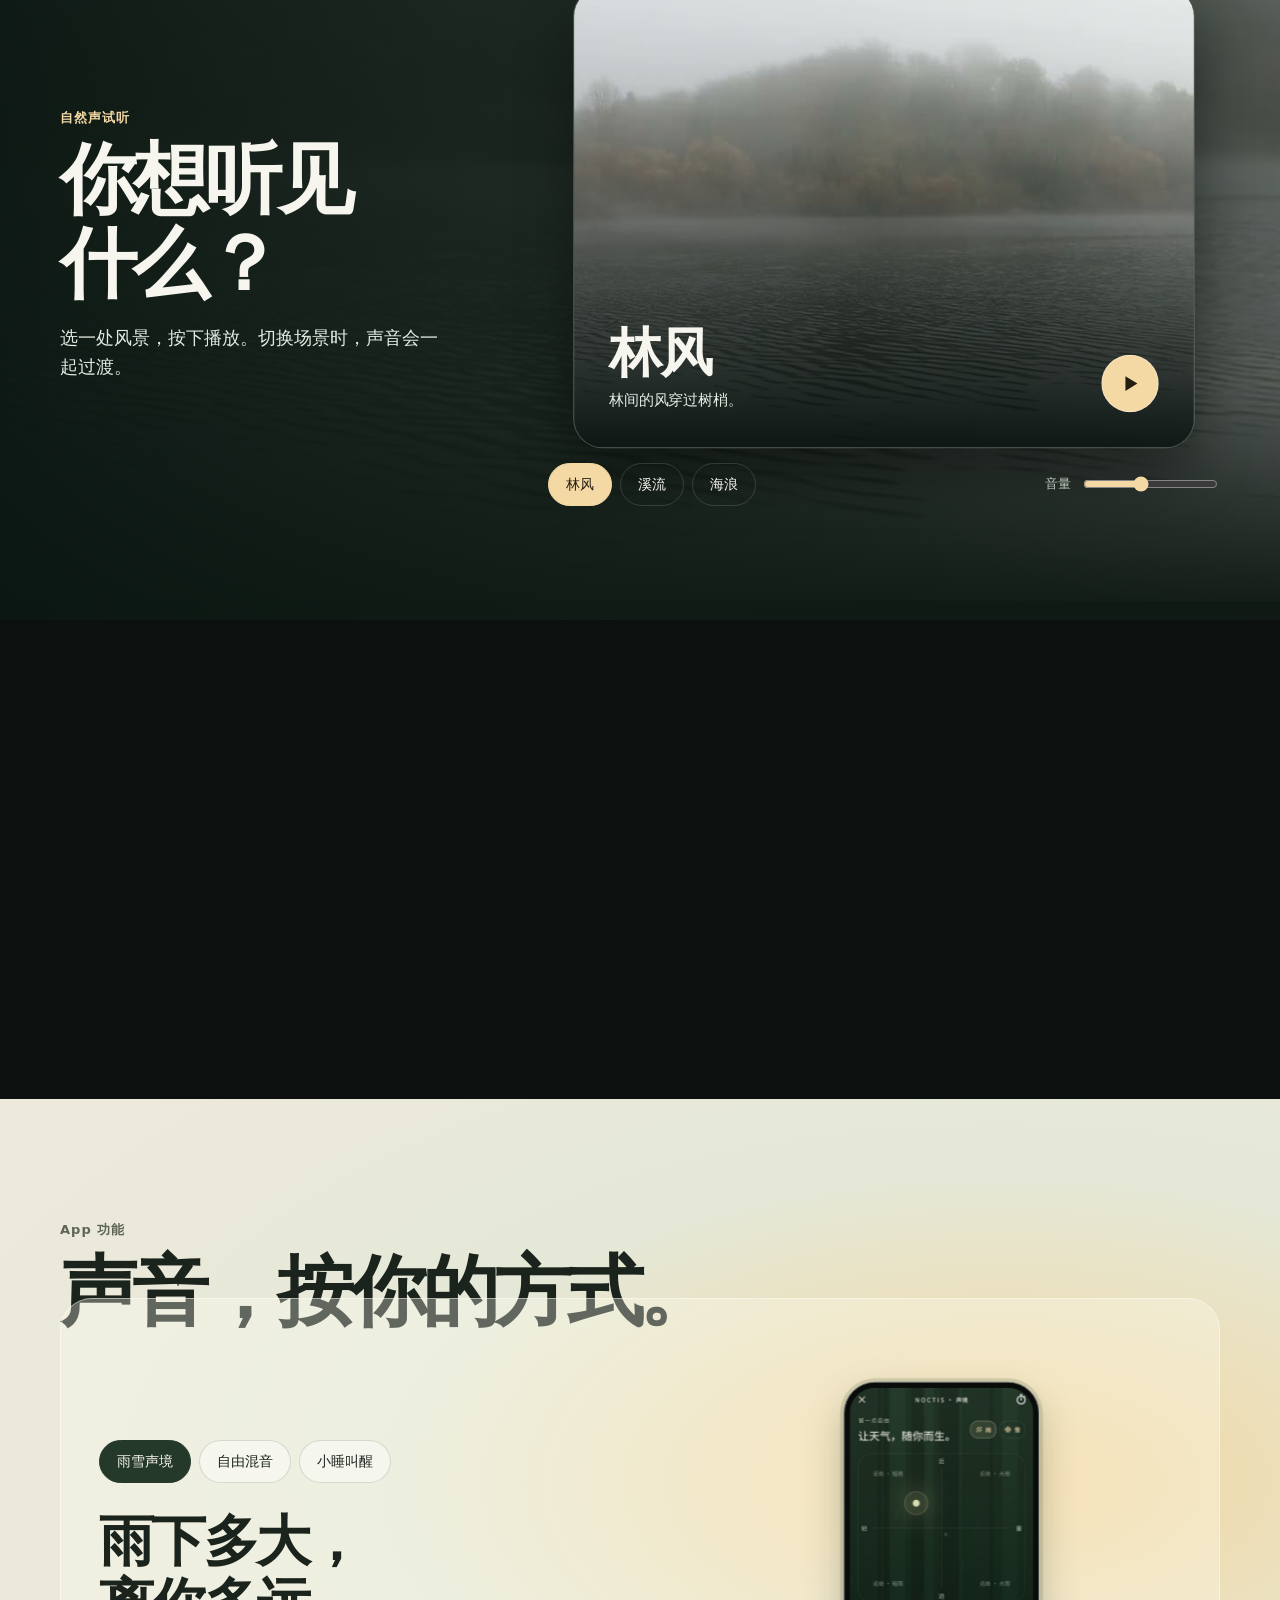
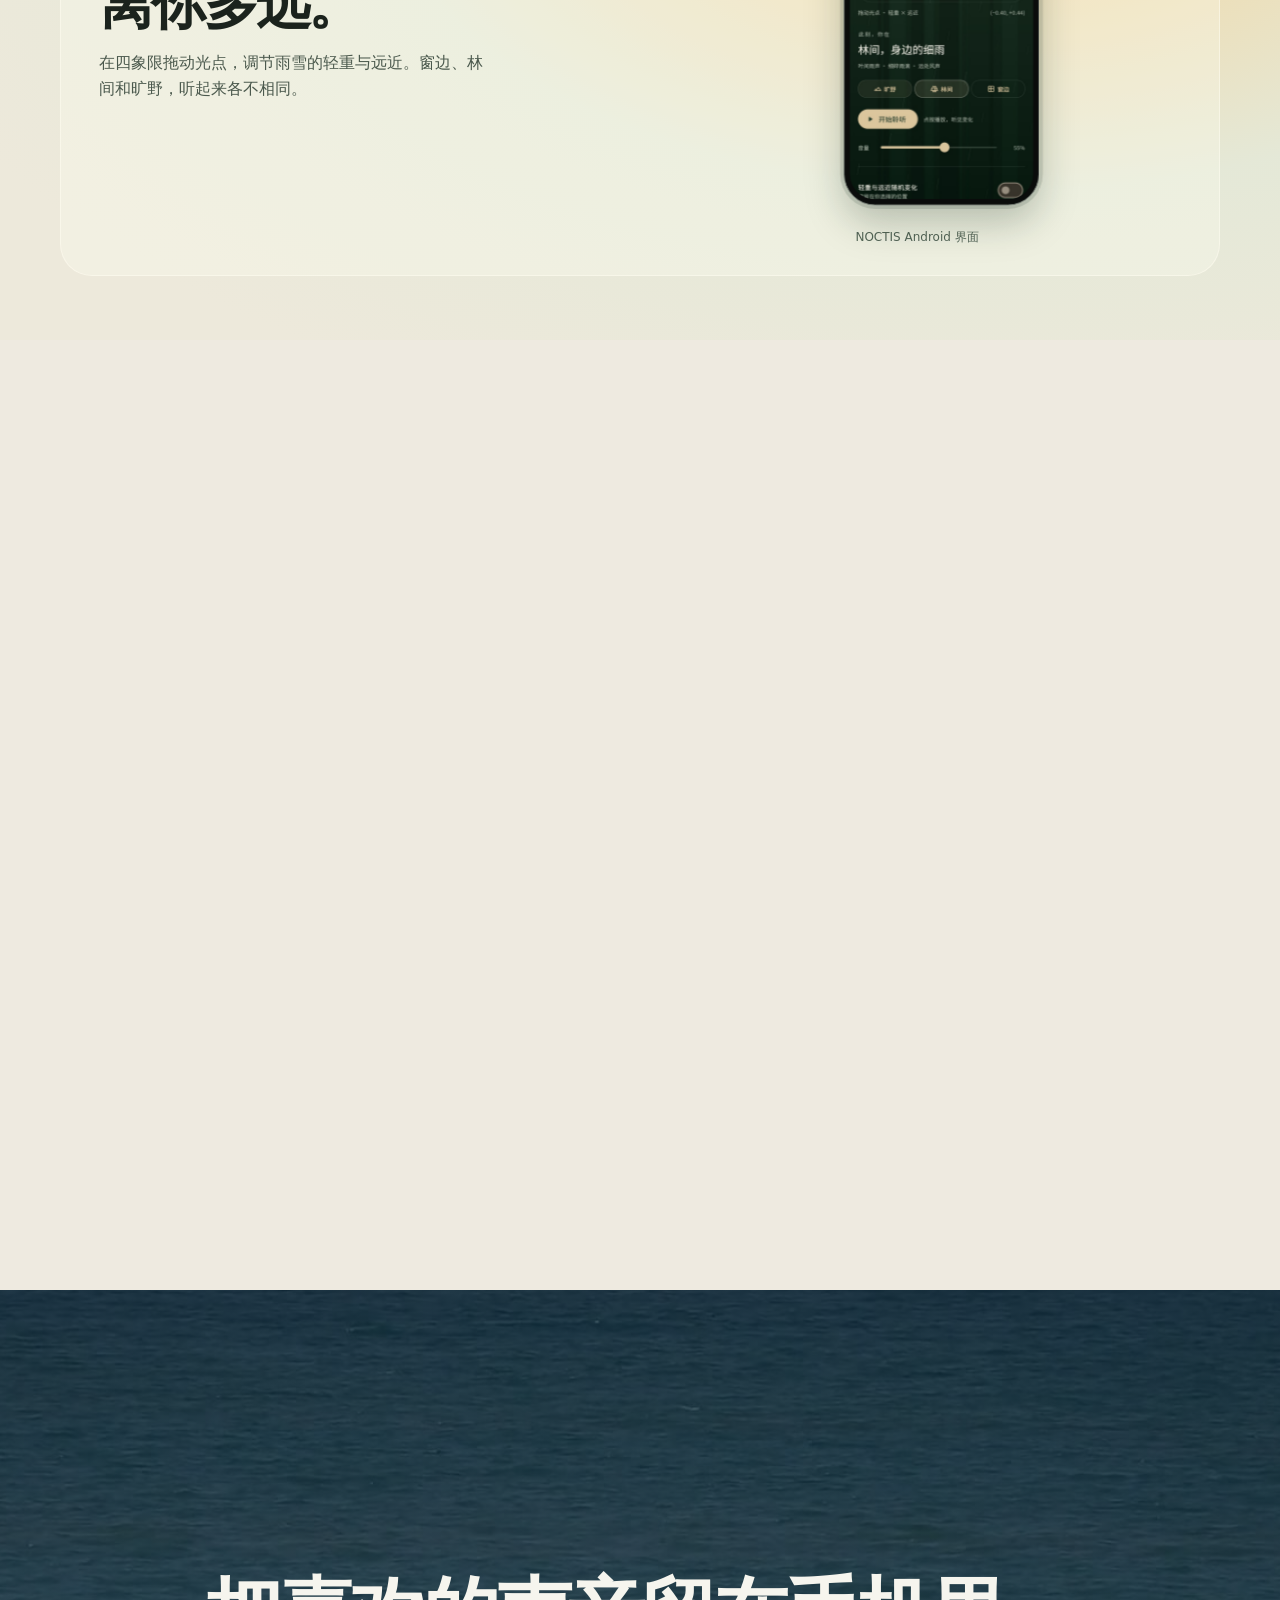
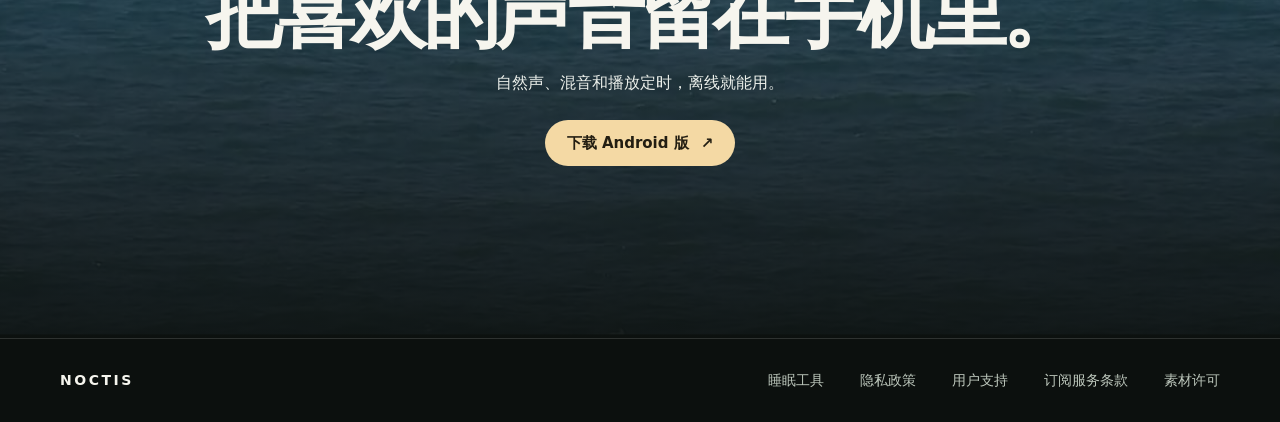
==== commit 514afd09: "Update support for Android 1.0.0" ====
--- a/index.html
+++ b/index.html
@@ -99,7 +99,7 @@
                 <h3>一段音乐，<br>加一点自然声。</h3><p>把本地音乐和环境声放在一起，分别调整音量。喜欢的组合可以保存在设备里。</p>
               </section>
               <section class="feature-panel" id="panel-nap" role="tabpanel" aria-labelledby="tab-nap" hidden>
-                <h3>小睡片刻，<br>听鸟鸣醒来。</h3><p>点首页右上角的闹钟。到点后环境声淡出，鸟鸣或溪流渐强。</p><a class="text-link" href="support.html#nap-help">小睡使用方法 <span aria-hidden="true">↗</span></a>
+                <h3>小睡片刻，<br>从轻声中醒来。</h3><p>点首页右上角的闹钟。到点后环境声淡出，破晓铃声、鸟鸣或溪流渐强。</p><a class="text-link" href="support.html#nap-help">小睡使用方法 <span aria-hidden="true">↗</span></a>
               </section>
             </div>
           </div>
@@ -109,7 +109,7 @@
               <img class="feature-screen" data-screen="mix" src="assets/app-mix.jpg" alt="本地音乐和声音组合界面" width="780" height="1688" loading="lazy" aria-hidden="true">
               <img class="feature-screen" data-screen="nap" src="assets/app-nap.jpg" alt="设置小睡时长和叫醒声的界面" width="780" height="1688" loading="lazy" aria-hidden="true">
             </div>
-            <figcaption>NOCTIS 试用版界面</figcaption>
+            <figcaption>NOCTIS Android 界面</figcaption>
           </figure>
         </div>
         </div>
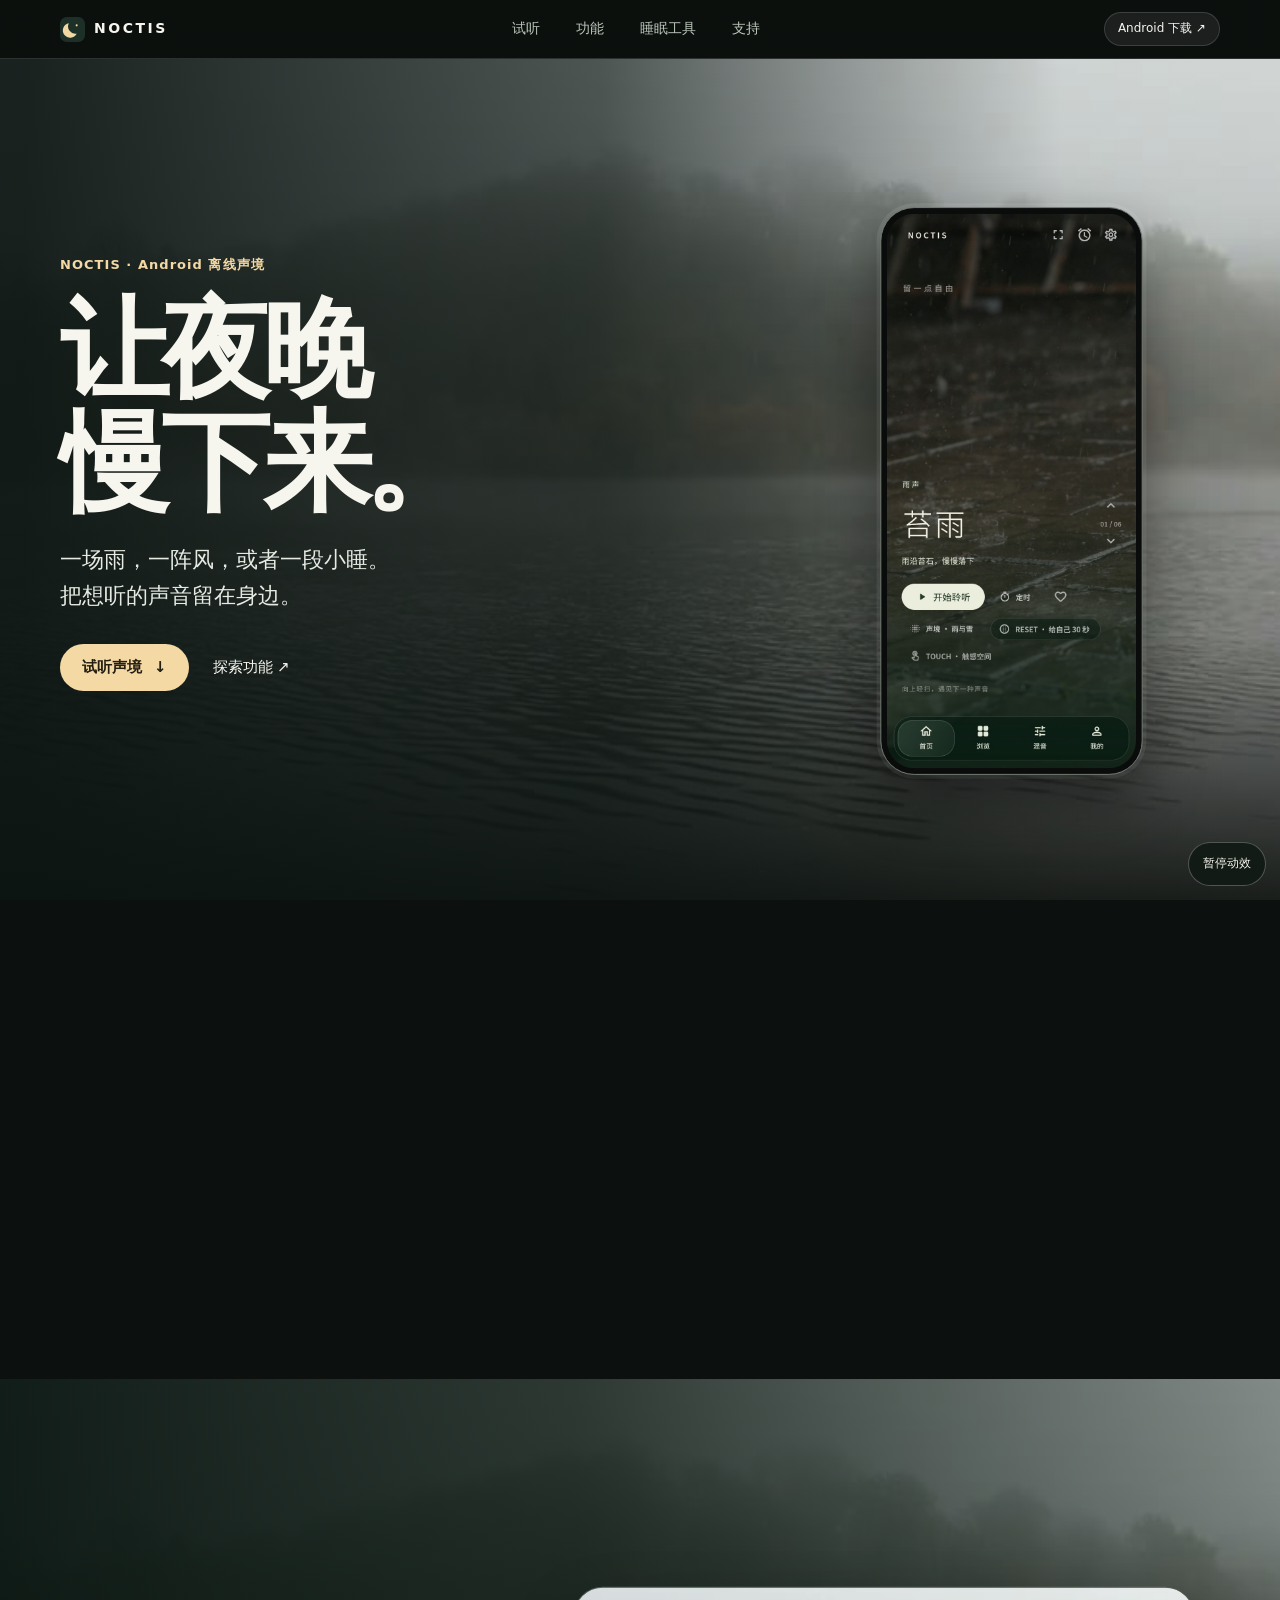
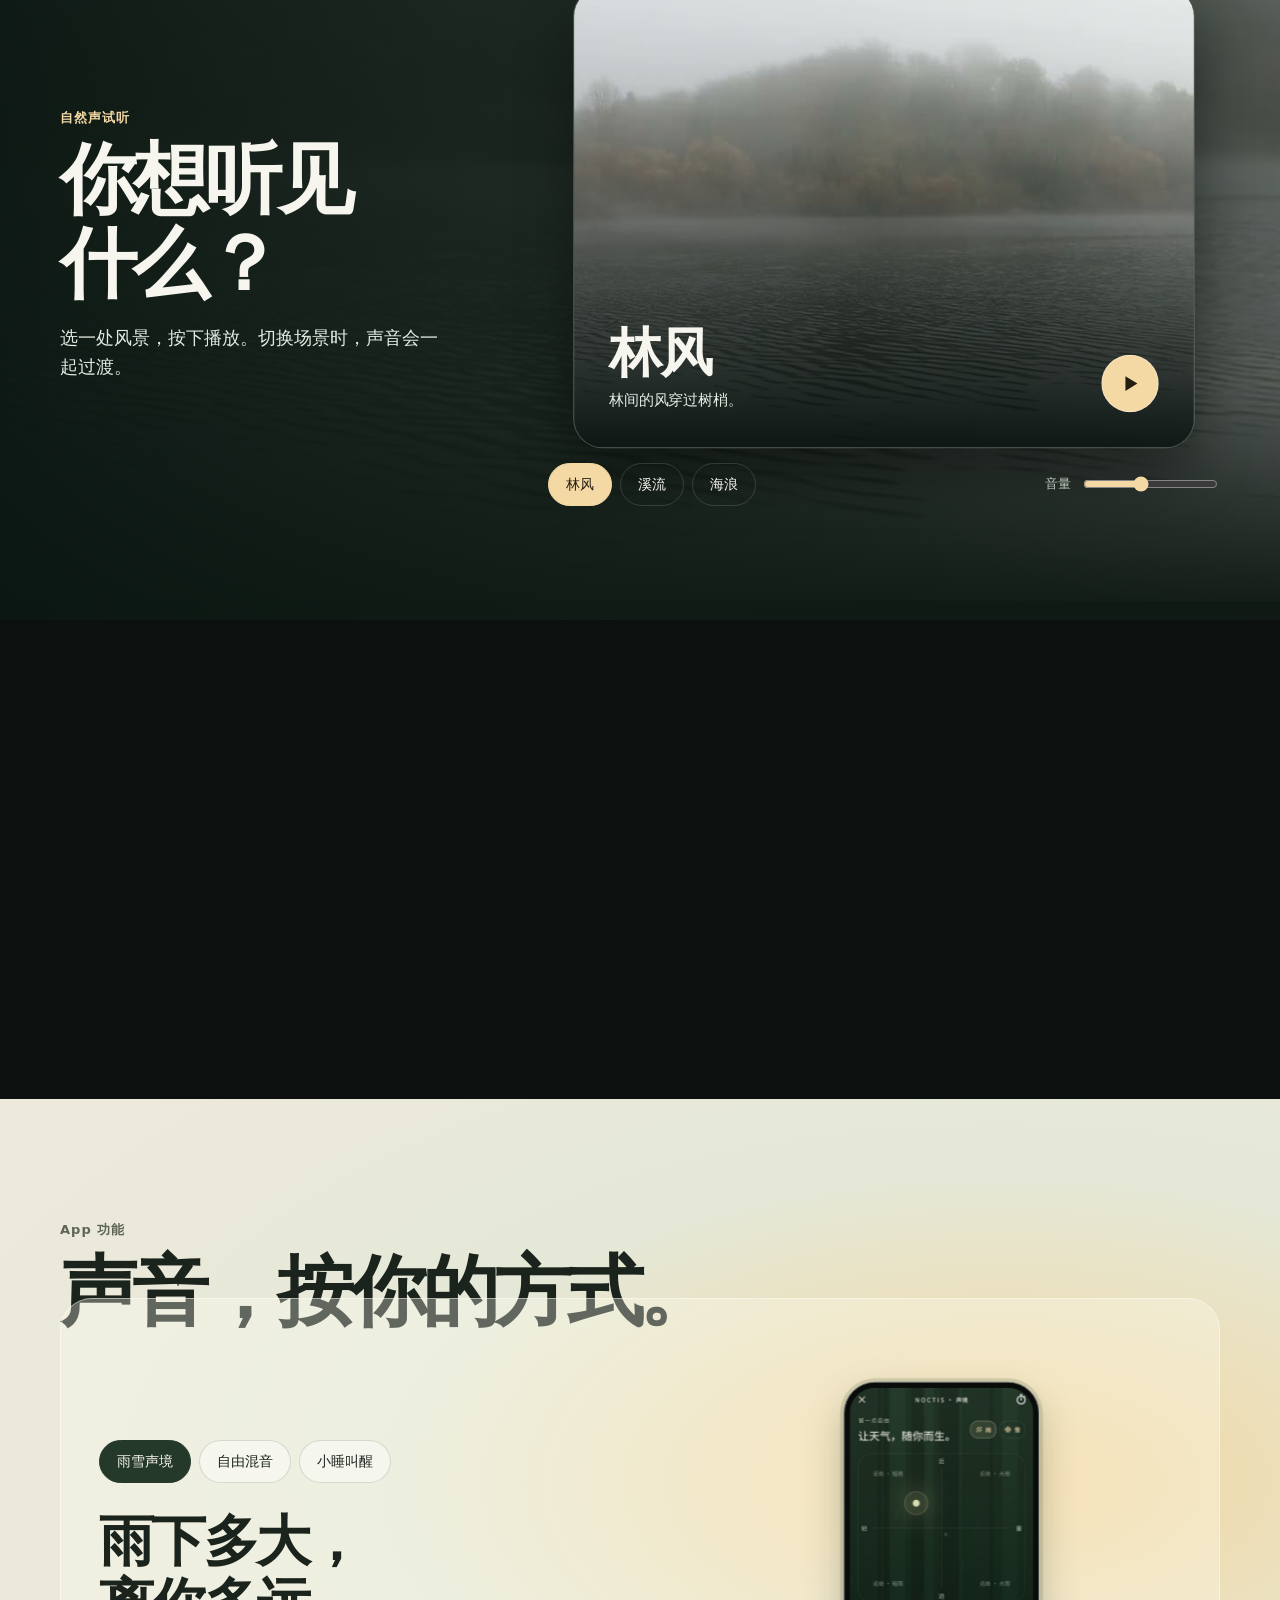
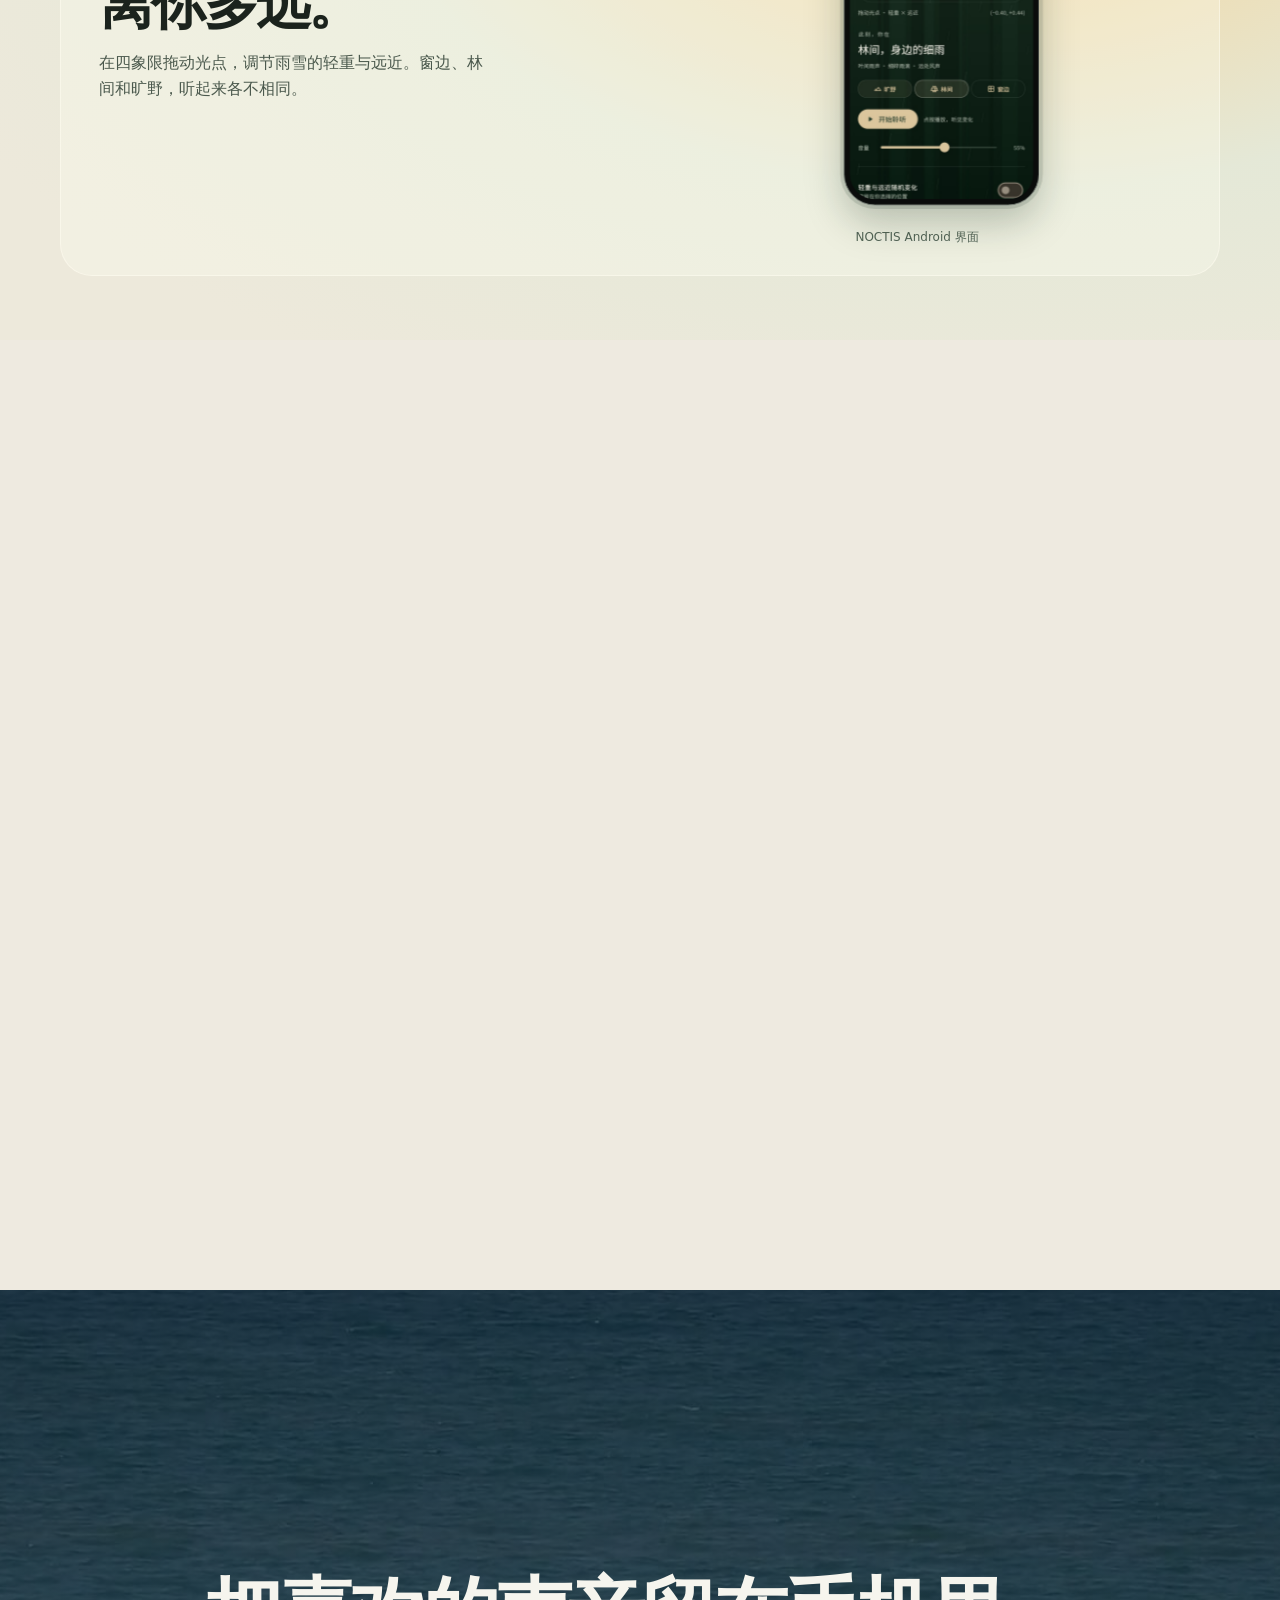
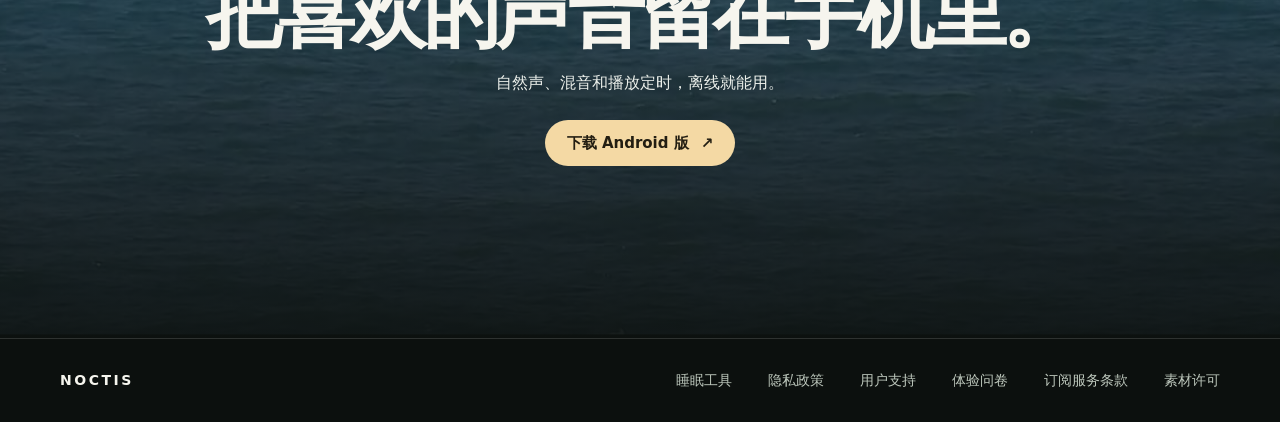
==== commit e9b5d4d7: "Invite visitors to the NOCTIS survey" ====
--- a/index.html
+++ b/index.html
@@ -8,9 +8,9 @@
   <title>NOCTIS · 自然声音与离线声境</title>
   <link rel="icon" href="assets/mark.svg">
   <link rel="preload" as="image" href="assets/forest.jpg" fetchpriority="high">
-  <link rel="stylesheet" href="assets/site.css?v=3">
+  <link rel="stylesheet" href="assets/site.css?v=4">
   <link rel="stylesheet" href="assets/cinema.css?v=1">
-  <script src="assets/site.js?v=4" defer></script>
+  <script src="assets/site.js?v=5" defer></script>
 </head>
 <body class="landing">
   <a class="skip" href="#main">跳到内容</a>
@@ -124,6 +124,12 @@
       </div>
     </section>
   </main>
-  <footer class="footer"><div class="wrap"><a class="brand" href="./">NOCTIS</a><nav aria-label="页脚导航"><a href="sleep.html">睡眠工具</a><a href="privacy.html">隐私政策</a><a href="support.html">用户支持</a><a href="terms.html">订阅服务条款</a><a href="credits.html">素材许可</a></nav></div></footer>
+  <footer class="footer"><div class="wrap"><a class="brand" href="./">NOCTIS</a><nav aria-label="页脚导航"><a href="sleep.html">睡眠工具</a><a href="privacy.html">隐私政策</a><a href="support.html">用户支持</a><a id="survey-footer" href="https://v.wjx.cn/vm/Q10hQEz.aspx" target="_blank" rel="noopener noreferrer">体验问卷</a><a href="terms.html">订阅服务条款</a><a href="credits.html">素材许可</a></nav></div></footer>
+  <aside class="survey-invite" aria-labelledby="survey-title" hidden>
+    <h2 id="survey-title">NOCTIS 体验问卷</h2>
+    <button class="survey-close" type="button" aria-label="关闭问卷邀请">×</button>
+    <p>说说你的使用感受，帮我们把 NOCTIS 做得更好。</p>
+    <a class="button" href="https://v.wjx.cn/vm/Q10hQEz.aspx" target="_blank" rel="noopener noreferrer">填写问卷 <span aria-hidden="true">↗</span></a>
+  </aside>
 </body>
 </html>
--- a/assets/site.css
+++ b/assets/site.css
@@ -124,6 +124,42 @@
 .status-note { border-left: 2px solid var(--gold); padding-left: 14px; }
 .article .button { margin-top: 16px; }
 
+.survey-invite {
+  position: fixed;
+  z-index: 8;
+  left: max(16px, env(safe-area-inset-left));
+  bottom: max(16px, env(safe-area-inset-bottom));
+  width: min(340px, calc(100% - 32px));
+  padding: 21px;
+  border: 1px solid #f4d9a43f;
+  border-radius: 22px;
+  background: #152019f5;
+  backdrop-filter: blur(16px);
+  box-shadow: 0 12px 36px #0006;
+  animation: panel-enter .4s var(--ease) both;
+}
+.survey-invite h2 { padding-right: 36px; font-size: 18px; line-height: 1.35; }
+.survey-invite p { margin-block: 9px 14px; font-size: 14px; }
+.survey-invite .button { min-height: 44px; padding: 8px 16px; font-size: 14px; }
+.survey-close {
+  position: absolute;
+  top: 8px;
+  right: 8px;
+  width: 44px;
+  height: 44px;
+  border: 0;
+  border-radius: 50%;
+  background: transparent;
+  color: var(--muted);
+  font-size: 23px;
+  line-height: 1;
+}
+.survey-close:hover { background: #ffffff12; color: var(--ink); }
+.cinema-off .survey-invite { animation: none; }
+@media (max-width: 600px) {
+  .survey-invite { bottom: calc(68px + env(safe-area-inset-bottom)); }
+}
+
 /* Motion stays on separate layers so scrolling and tab changes can overlap. */
 [data-reveal] { transition: opacity .7s var(--ease), transform .85s var(--ease); }
 .reveal-pending { opacity: 0; transform: translateY(25px); }
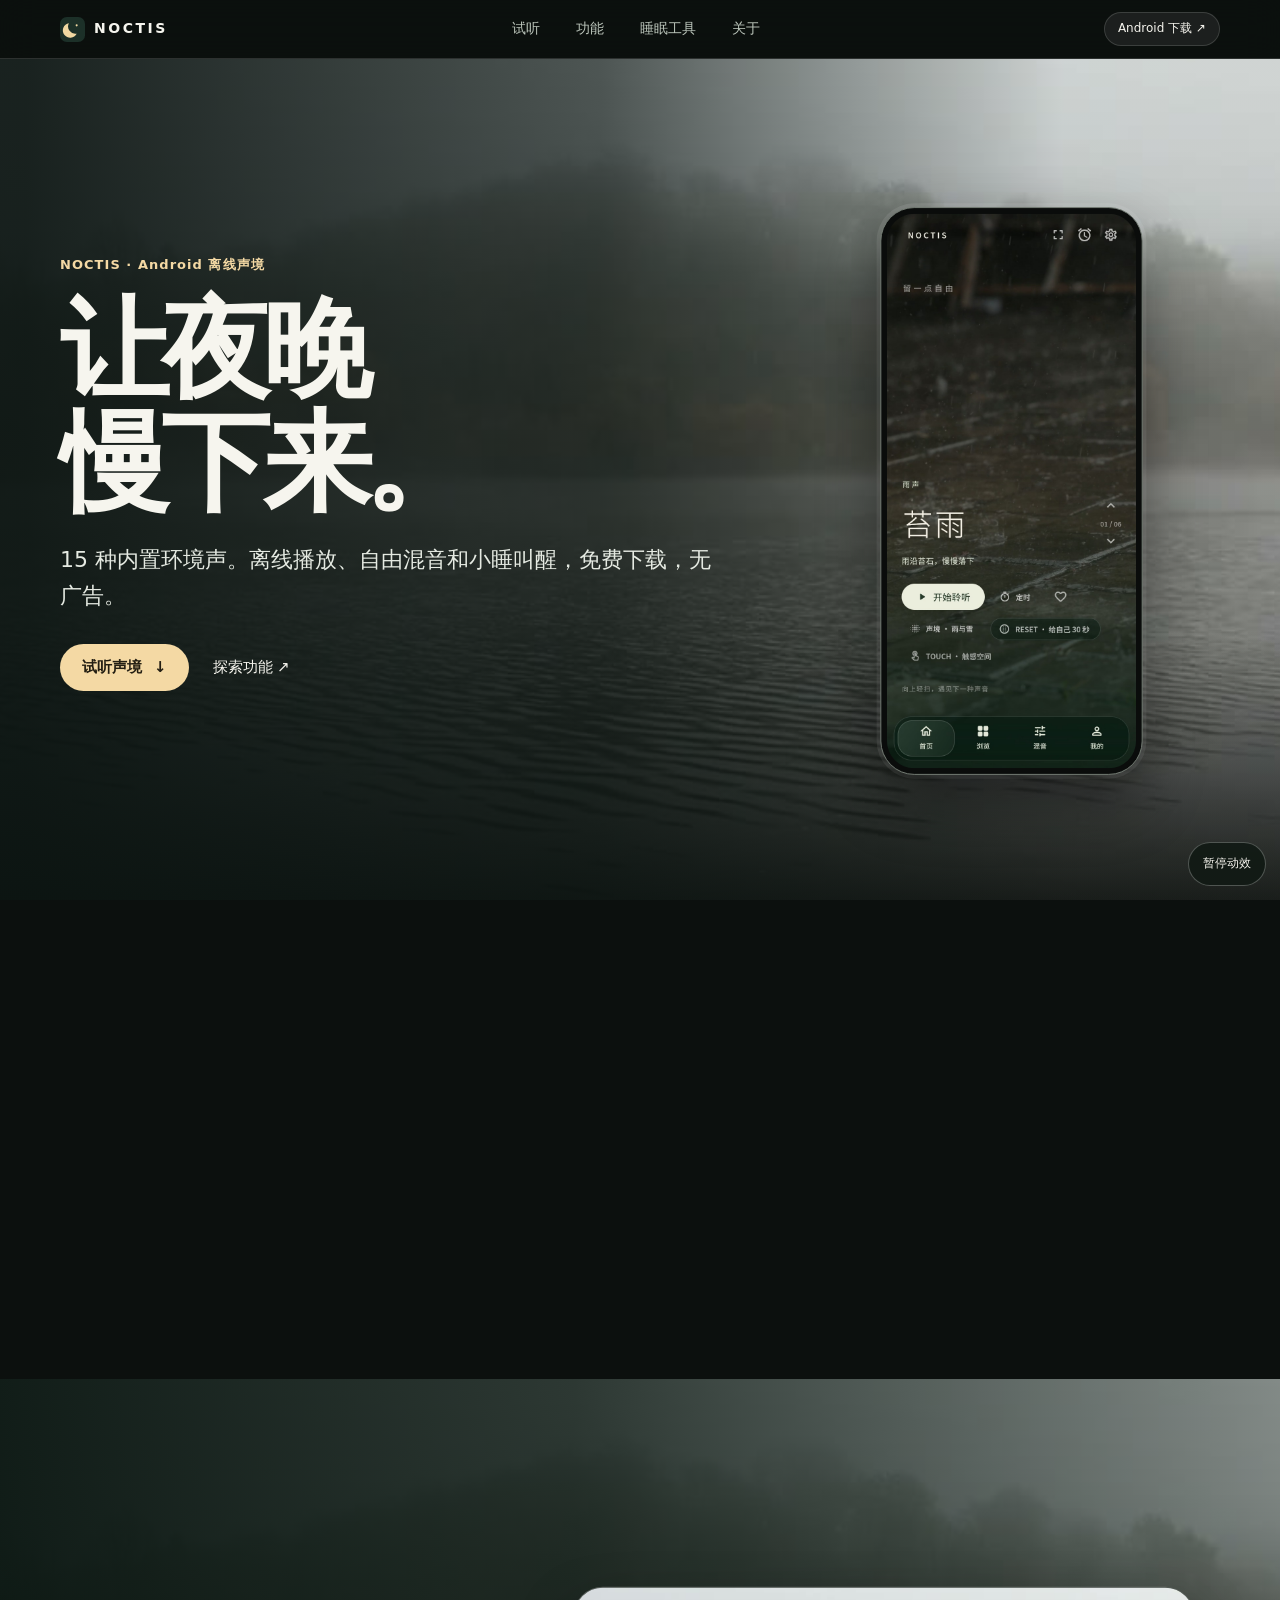
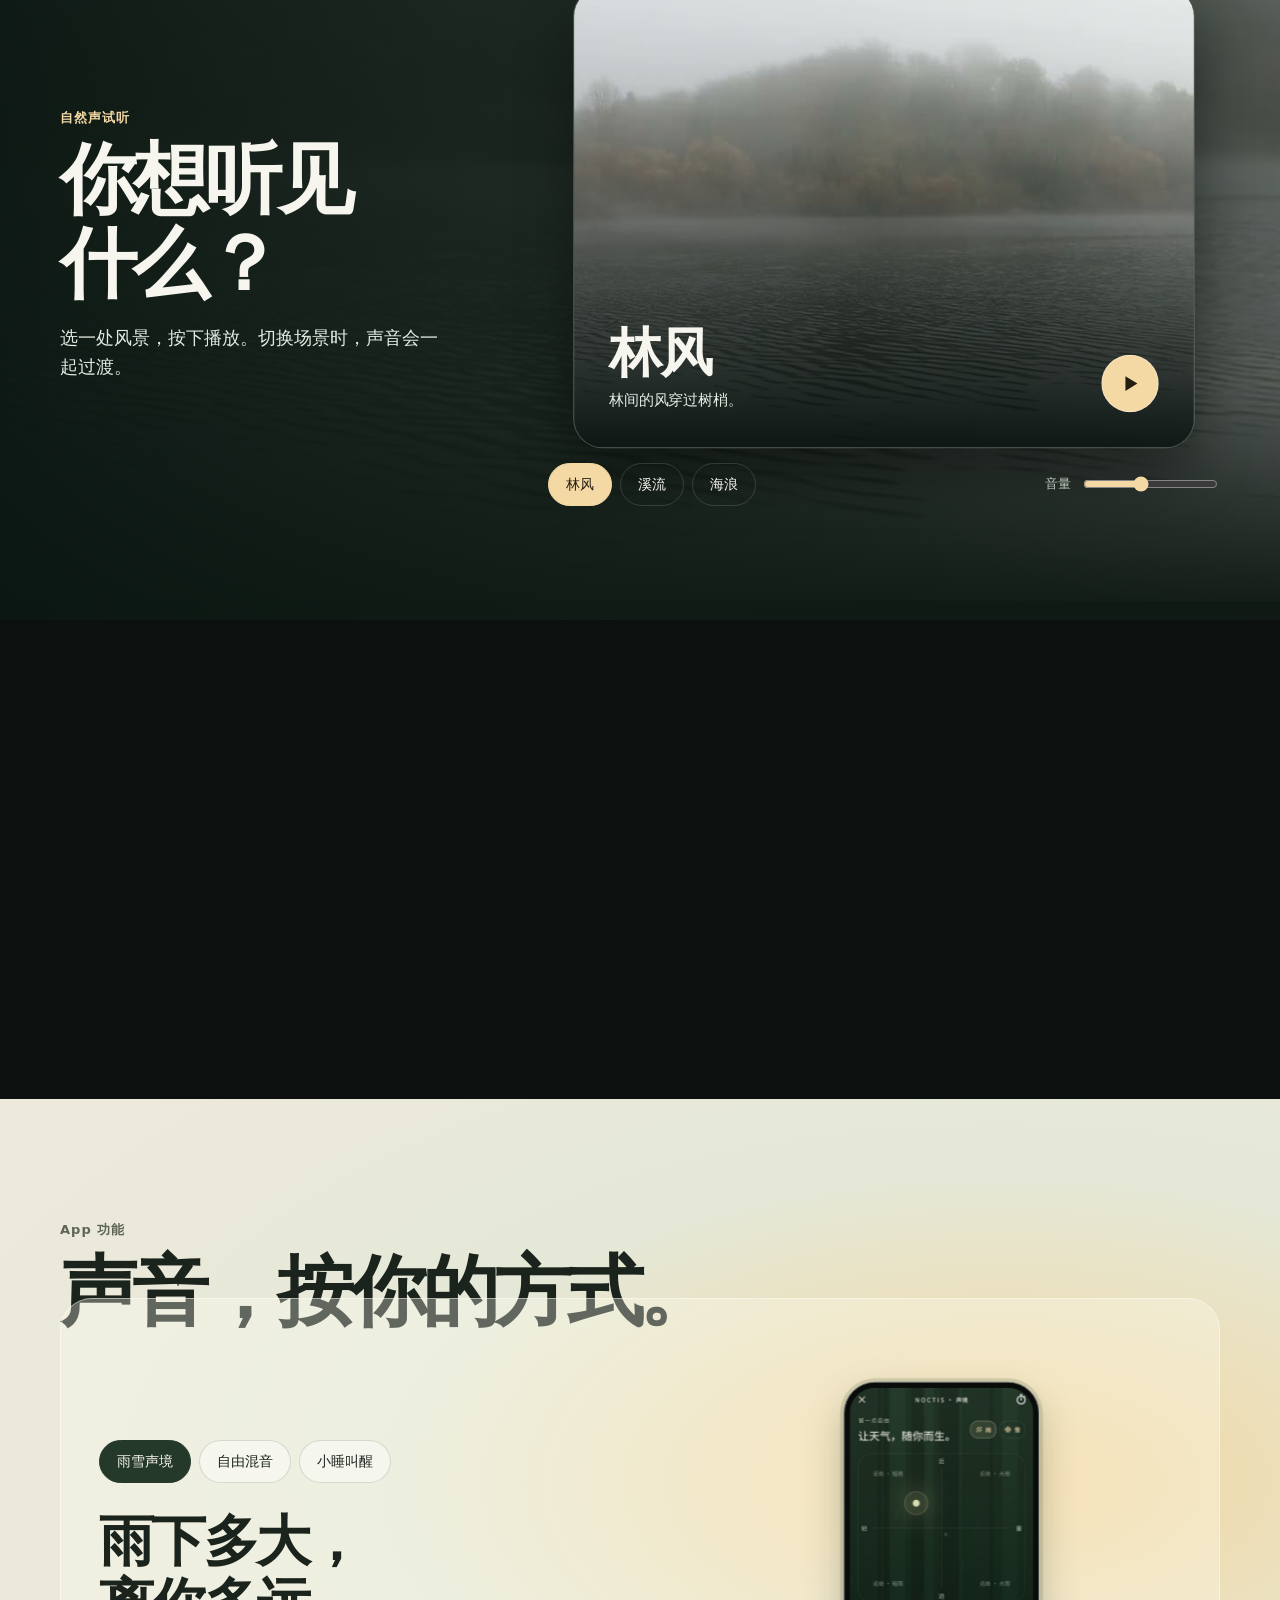
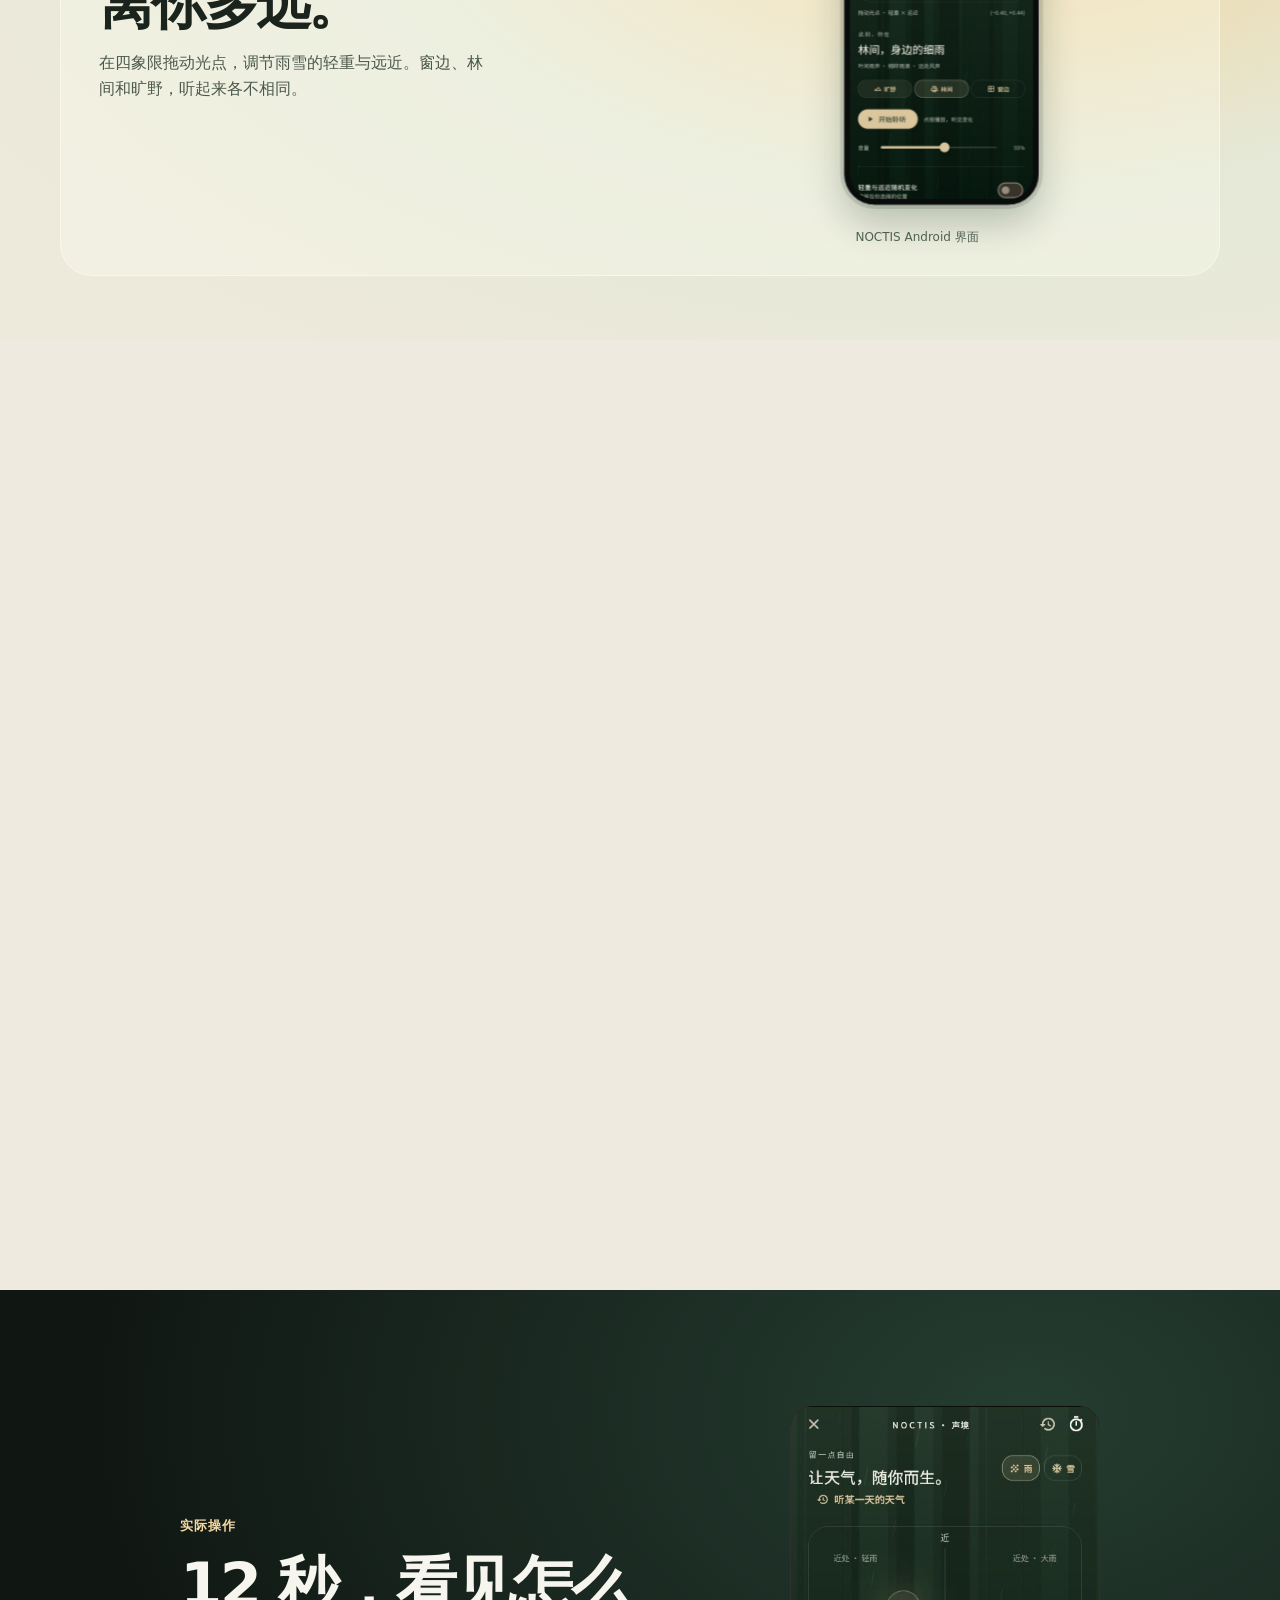
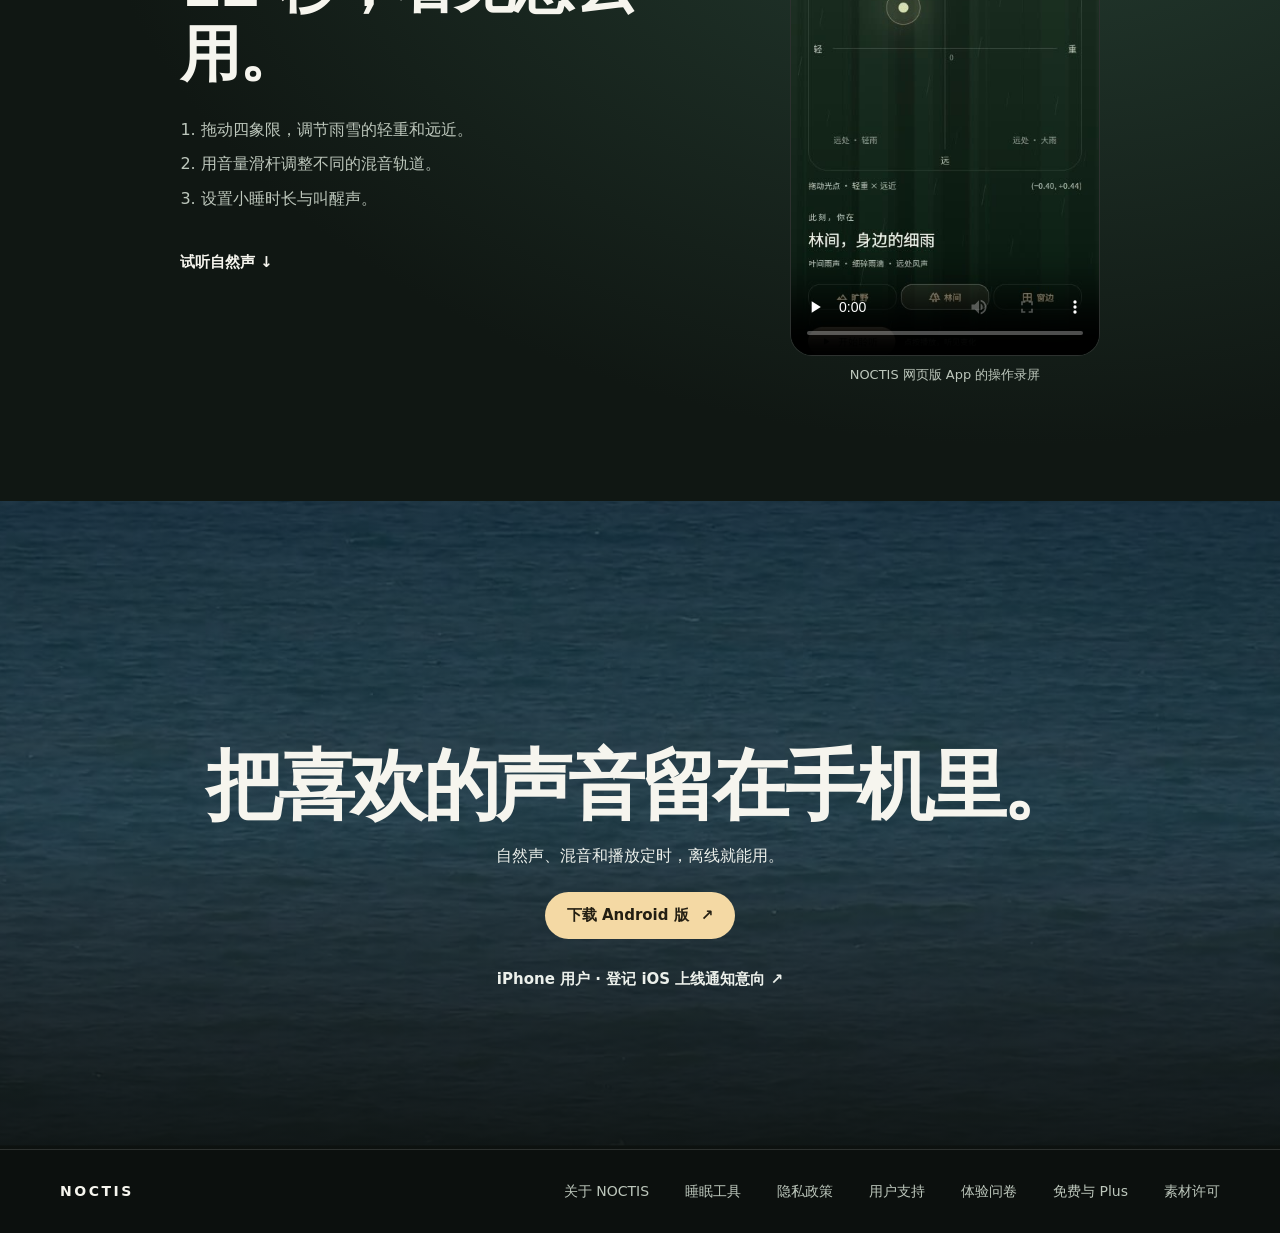
==== commit 9ac9e9d8: "Explain NOCTIS features, availability and official downloads" ====
--- a/index.html
+++ b/index.html
@@ -10,6 +10,7 @@
   <link rel="preload" as="image" href="assets/forest.jpg" fetchpriority="high">
   <link rel="stylesheet" href="assets/site.css?v=4">
   <link rel="stylesheet" href="assets/cinema.css?v=1">
+  <link rel="stylesheet" href="assets/product.css?v=1">
   <script src="assets/site.js?v=5" defer></script>
 </head>
 <body class="landing">
@@ -17,7 +18,7 @@
   <header class="top">
     <nav class="nav" aria-label="主导航">
       <a class="brand" href="./"><img src="assets/mark.svg" alt="" width="25" height="25">NOCTIS</a>
-      <div class="nav-links"><a href="#scenes">试听</a><a href="#features">功能</a><a href="sleep.html">睡眠工具</a><a href="support.html">支持</a></div>
+      <div class="nav-links"><a href="#scenes">试听</a><a href="#features">功能</a><a href="sleep.html">睡眠工具</a><a href="about.html">关于</a></div>
       <a class="nav-cta" href="support.html#android">Android 下载 <span aria-hidden="true">↗</span></a>
     </nav>
   </header>
@@ -33,7 +34,7 @@
         <div class="hero-inner">
           <p class="eyebrow">NOCTIS · Android 离线声境</p>
           <h1 id="hero-title"><span>让夜晚</span><span>慢下来。</span></h1>
-          <p class="hero-description">一场雨，一阵风，或者一段小睡。<br>把想听的声音留在身边。</p>
+          <p class="hero-description">15 种内置环境声。离线播放、自由混音和小睡叫醒，免费下载，无广告。</p>
           <div class="hero-actions"><a class="button" href="#scenes">试听声境 <span aria-hidden="true">↓</span></a><a class="hero-link" href="#features">探索功能 <span aria-hidden="true">↗</span></a></div>
         </div>
         <figure class="hero-device">
@@ -115,16 +116,37 @@
         </div>
       </div>
     </section>
+    <section class="section product-proof" aria-labelledby="demo-title">
+      <div class="wrap proof-grid">
+        <div>
+          <p class="eyebrow">实际操作</p>
+          <h2 id="demo-title">12 秒，看见怎么用。</h2>
+          <ol>
+            <li>拖动四象限，调节雨雪的轻重和远近。</li>
+            <li>用音量滑杆调整不同的混音轨道。</li>
+            <li>设置小睡时长与叫醒声。</li>
+          </ol>
+          <a class="text-link" href="#scenes">试听自然声 ↓</a>
+        </div>
+        <figure class="proof-video">
+          <video controls playsinline preload="none" poster="assets/app-demo.jpg" aria-label="NOCTIS 雨雪声境、自由混音、小睡叫醒操作录屏">
+            <source src="assets/app-demo.mp4" type="video/mp4">
+          </video>
+          <figcaption>NOCTIS 网页版 App 的操作录屏</figcaption>
+        </figure>
+      </div>
+    </section>
     <section class="closing section chapter" aria-labelledby="closing-title">
       <img class="closing-backdrop" src="assets/ocean.jpg" alt="" loading="lazy">
       <div class="wrap">
         <h2 id="closing-title">把喜欢的声音留在手机里。</h2>
         <p>自然声、混音和播放定时，离线就能用。</p>
         <a class="button" href="support.html#android">下载 Android 版 <span aria-hidden="true">↗</span></a>
+        <p><a class="text-link" href="support.html#ios">iPhone 用户 · 登记 iOS 上线通知意向 ↗</a></p>
       </div>
     </section>
   </main>
-  <footer class="footer"><div class="wrap"><a class="brand" href="./">NOCTIS</a><nav aria-label="页脚导航"><a href="sleep.html">睡眠工具</a><a href="privacy.html">隐私政策</a><a href="support.html">用户支持</a><a id="survey-footer" href="https://v.wjx.cn/vm/Q10hQEz.aspx" target="_blank" rel="noopener noreferrer">体验问卷</a><a href="terms.html">订阅服务条款</a><a href="credits.html">素材许可</a></nav></div></footer>
+  <footer class="footer"><div class="wrap"><a class="brand" href="./">NOCTIS</a><nav aria-label="页脚导航"><a href="about.html">关于 NOCTIS</a><a href="sleep.html">睡眠工具</a><a href="privacy.html">隐私政策</a><a href="support.html">用户支持</a><a id="survey-footer" href="https://v.wjx.cn/vm/Q10hQEz.aspx" target="_blank" rel="noopener noreferrer">体验问卷</a><a href="terms.html">免费与 Plus</a><a href="credits.html">素材许可</a></nav></div></footer>
   <aside class="survey-invite" aria-labelledby="survey-title" hidden>
     <h2 id="survey-title">NOCTIS 体验问卷</h2>
     <button class="survey-close" type="button" aria-label="关闭问卷邀请">×</button>
--- a/assets/product.css
+++ b/assets/product.css
@@ -0,0 +1,19 @@
+.proof-grid { display:grid; grid-template-columns:minmax(0,1fr) minmax(220px,310px); gap:clamp(28px,8vw,100px); align-items:center; max-width:920px; }
+.product-proof { background:radial-gradient(ellipse at 80% 15%, #253d31, transparent 65%), #101713; }
+.product-proof h2 { margin:.24em 0 .48em; font-size:clamp(2rem,5vw,3.8rem); line-height:1.12; letter-spacing:-.04em; }
+.product-proof ol { padding-left:1.3em; color:var(--muted); margin:0 0 24px; }
+.product-proof li + li { margin-top:8px; }
+.proof-video { width:100%; max-width:310px; justify-self:center; }
+.proof-video video { display:block; width:100%; aspect-ratio:9/16; object-fit:contain; border-radius:22px; background:#0a0f0d; border:1px solid var(--line); }
+.proof-video figcaption { margin-top:8px; color:var(--muted); font-size:.81rem; text-align:center; }
+.app-bridge { margin:28px auto 0; padding:clamp(18px,4vw,36px); border:1px solid var(--line); border-radius:24px; background:#19251e; }
+.app-bridge h2 { margin-bottom:.4em; }
+.app-bridge .bridge-actions { display:flex; flex-wrap:wrap; gap:12px 20px; align-items:center; margin-top:18px; }
+.trust-list { display:grid; gap:15px; margin:1.1em 0; }
+.trust-list dt { color:var(--ink); font-weight:650; }
+.trust-list dd { color:var(--muted); margin:0; overflow-wrap:anywhere; }
+.trust-list code { font-size:.82em; }
+@media (max-width:620px) {
+  .proof-grid { grid-template-columns:1fr; }
+  .proof-video { max-width:255px; justify-self:start; }
+}
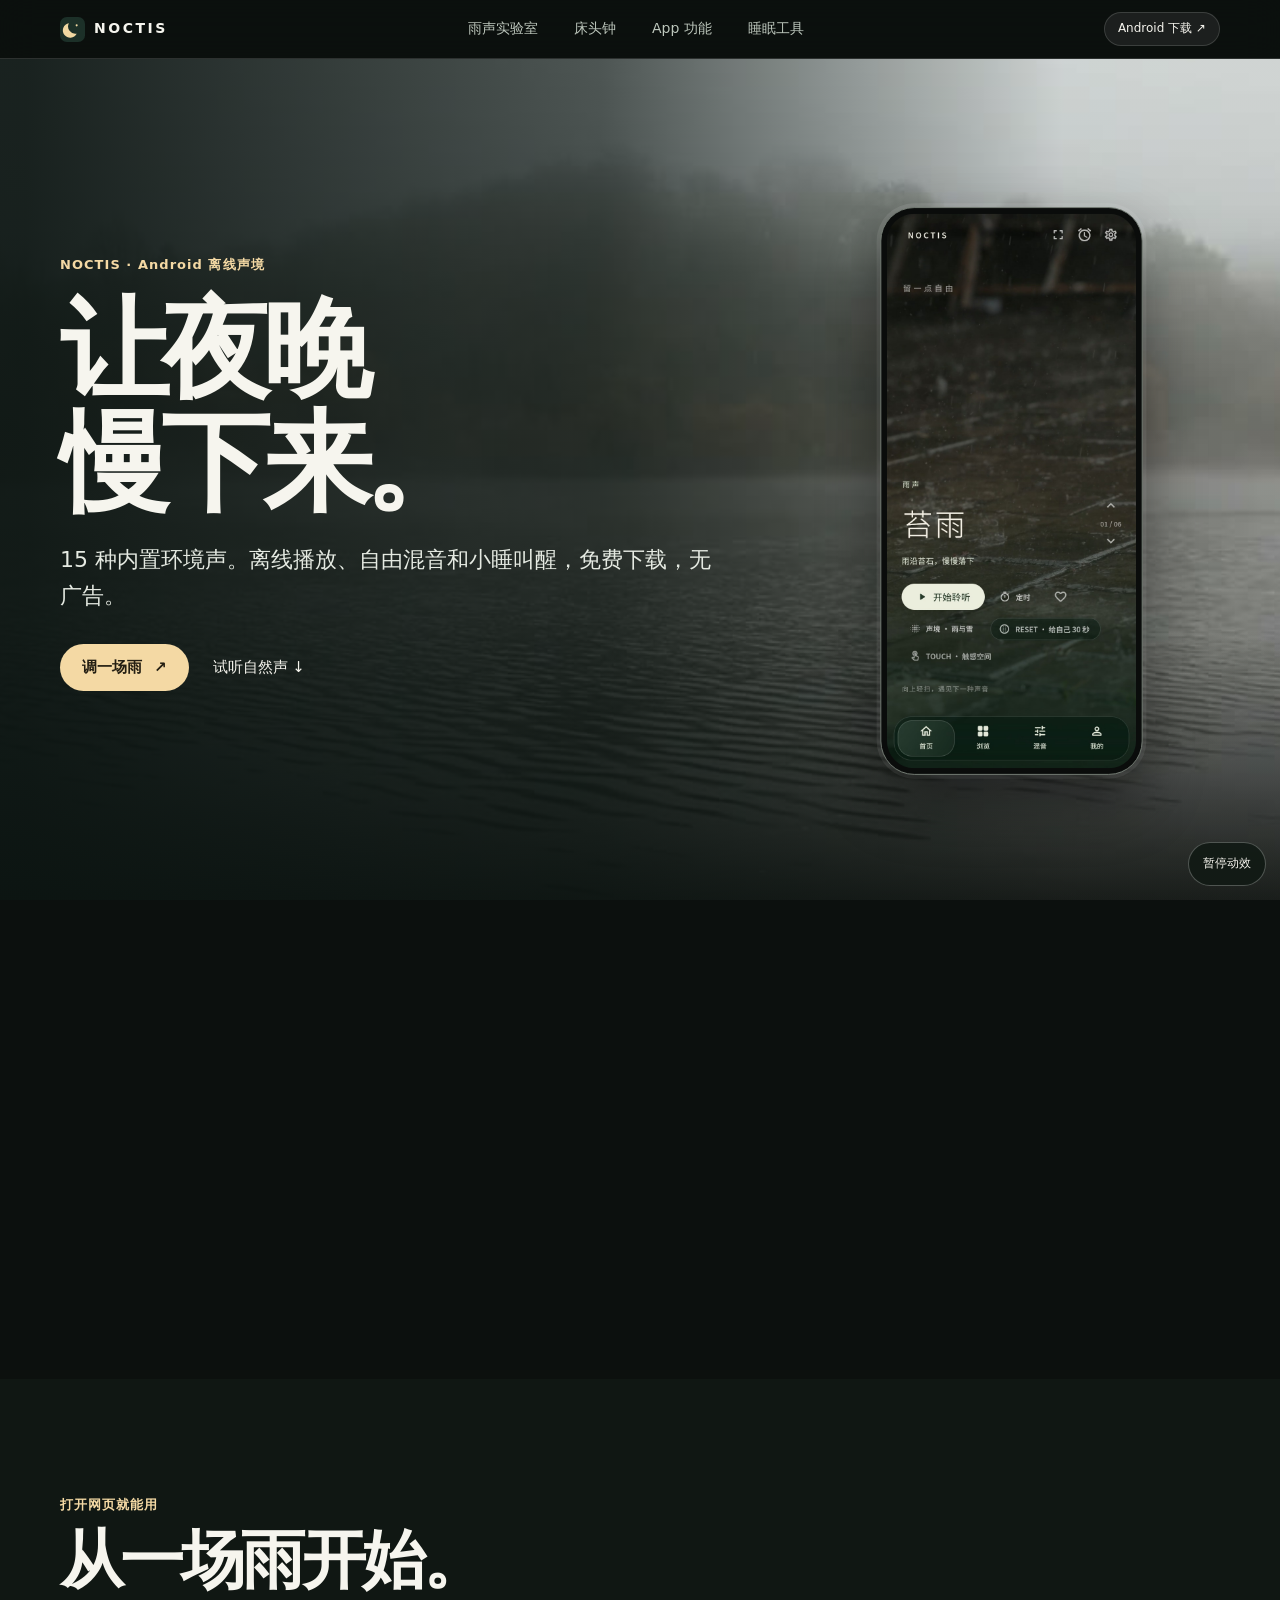
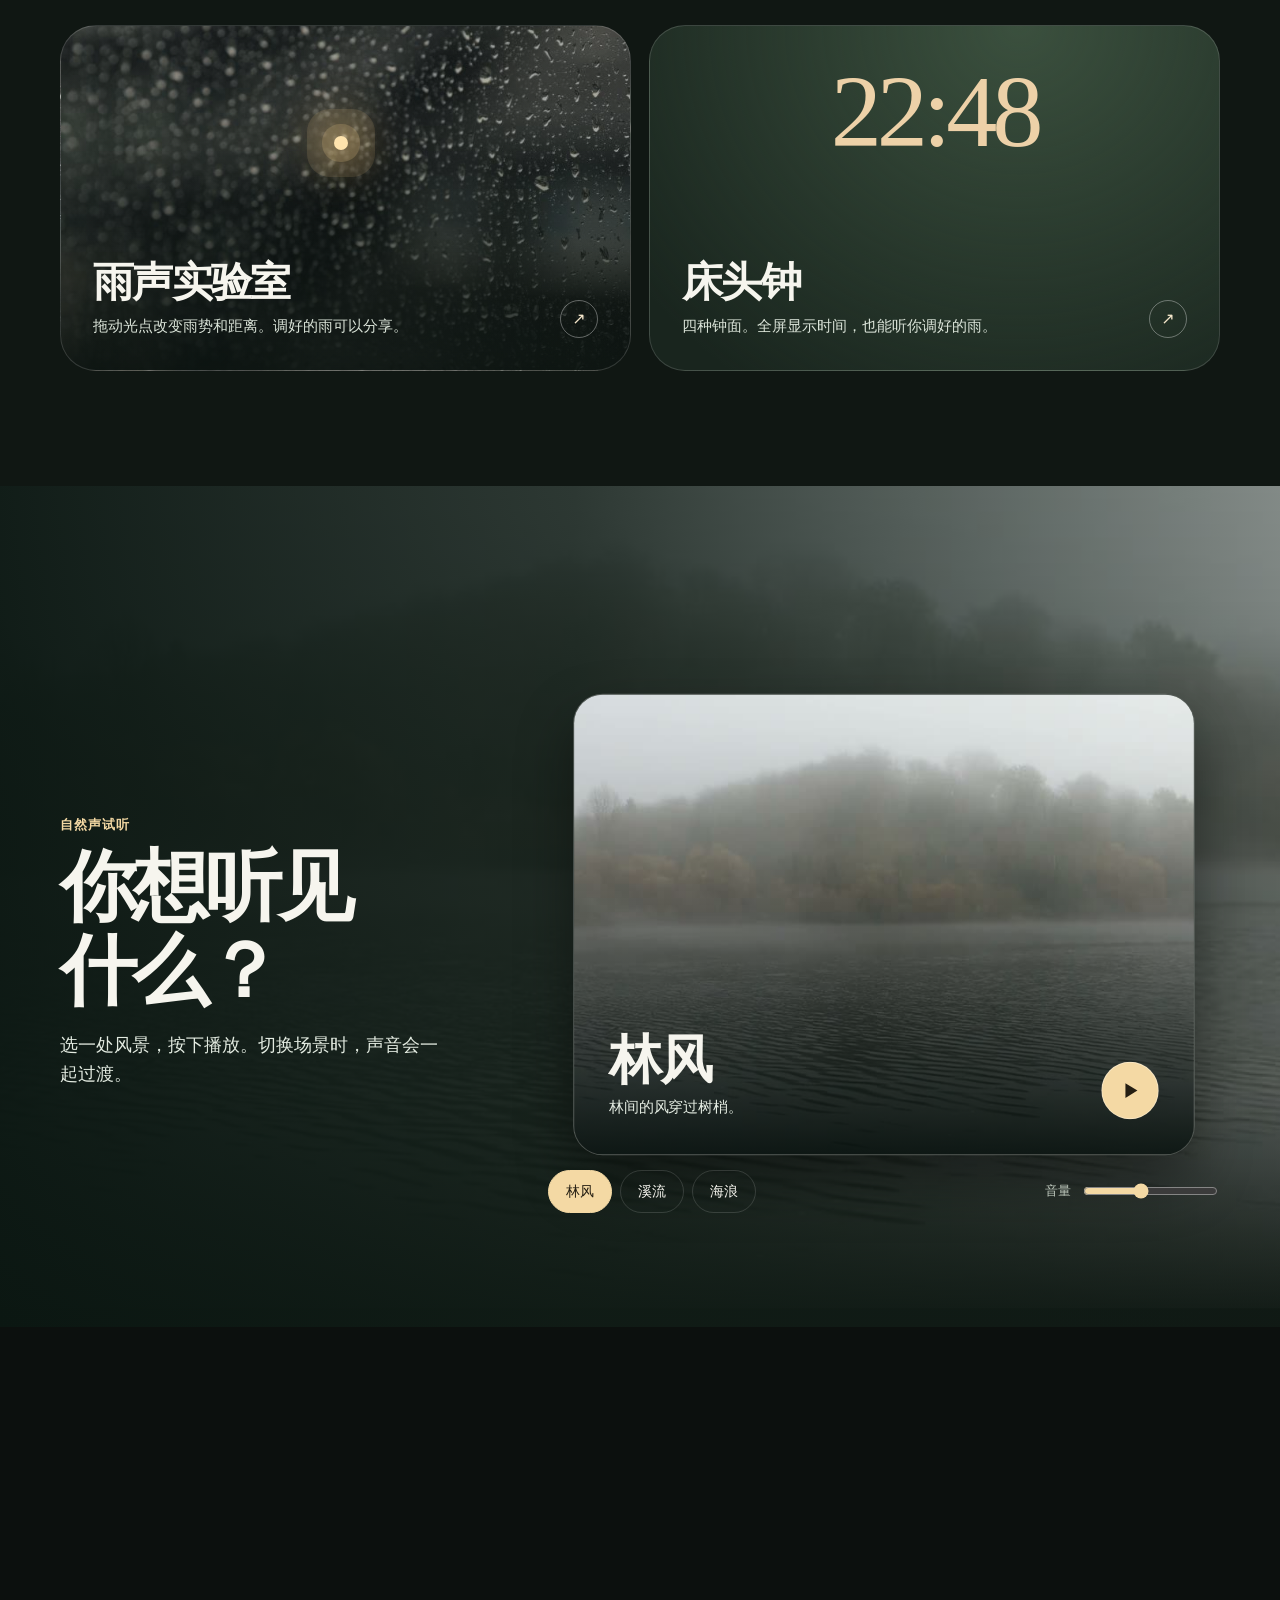
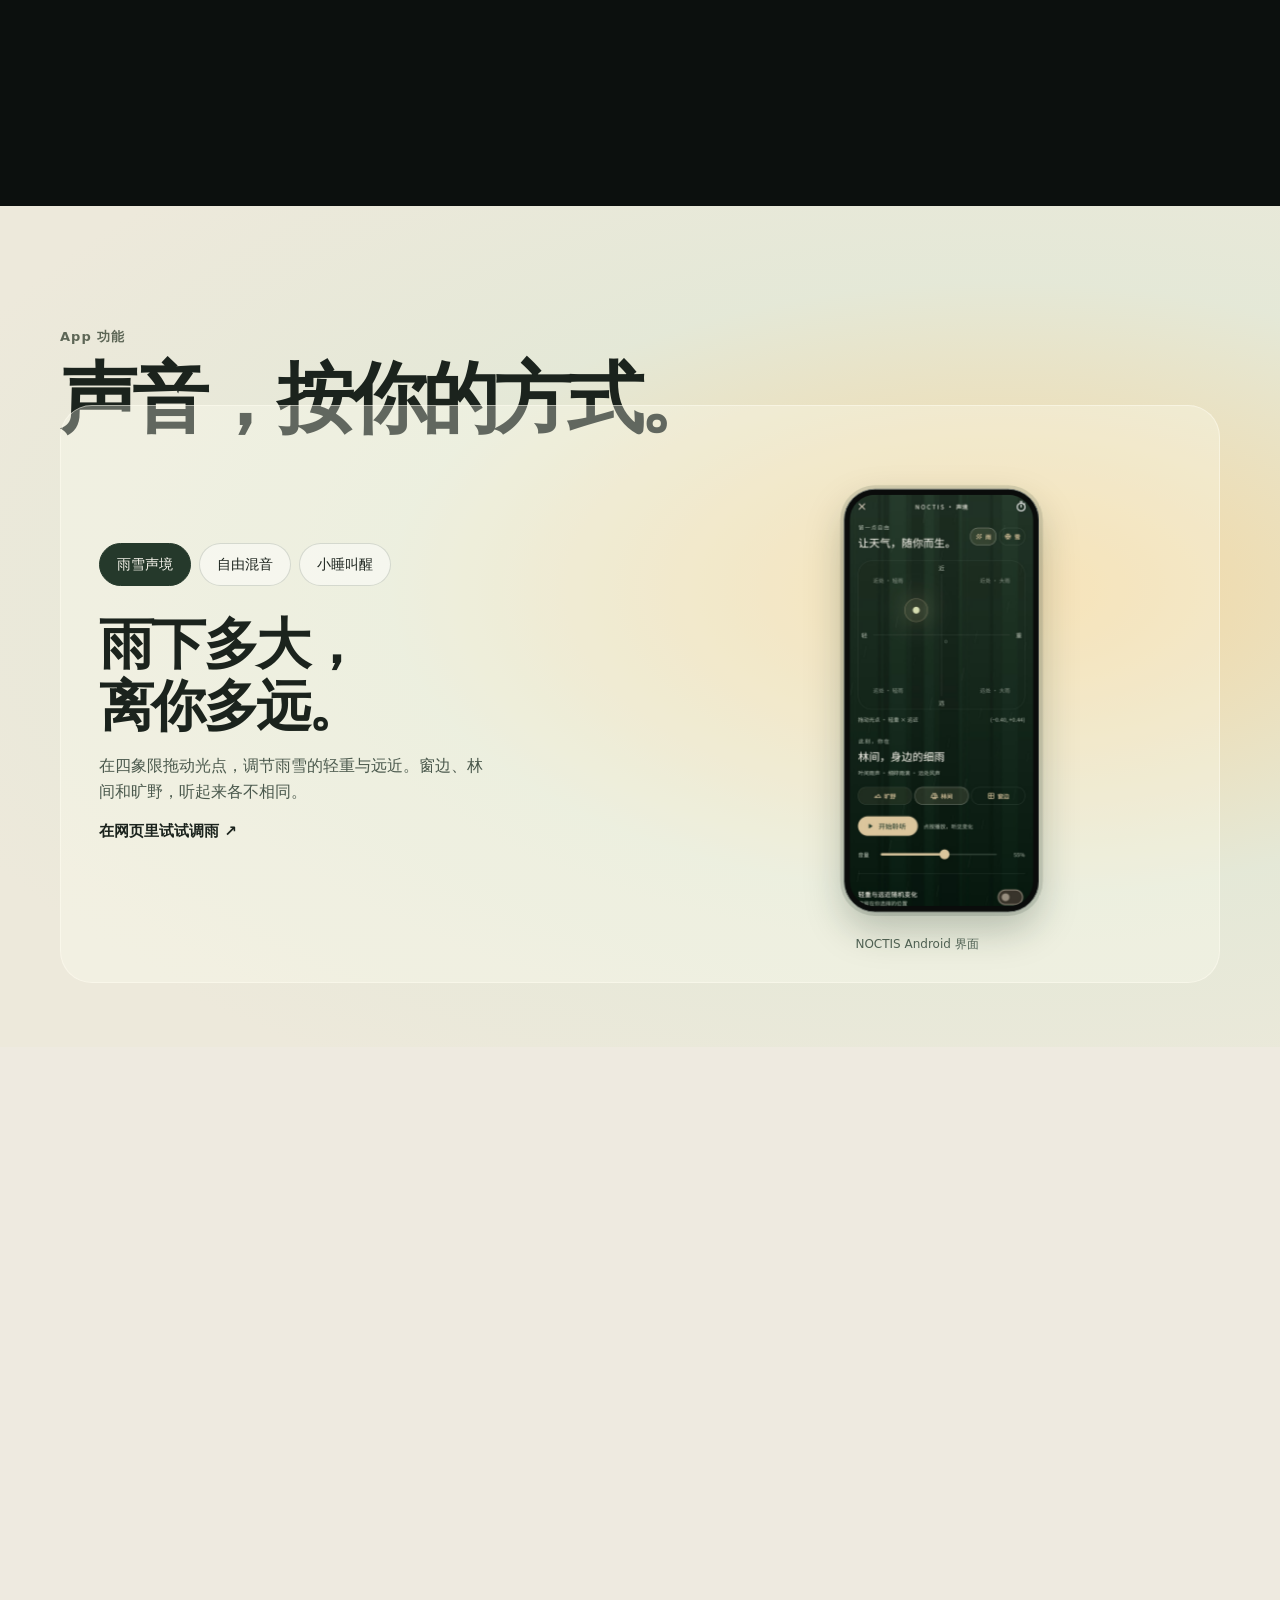
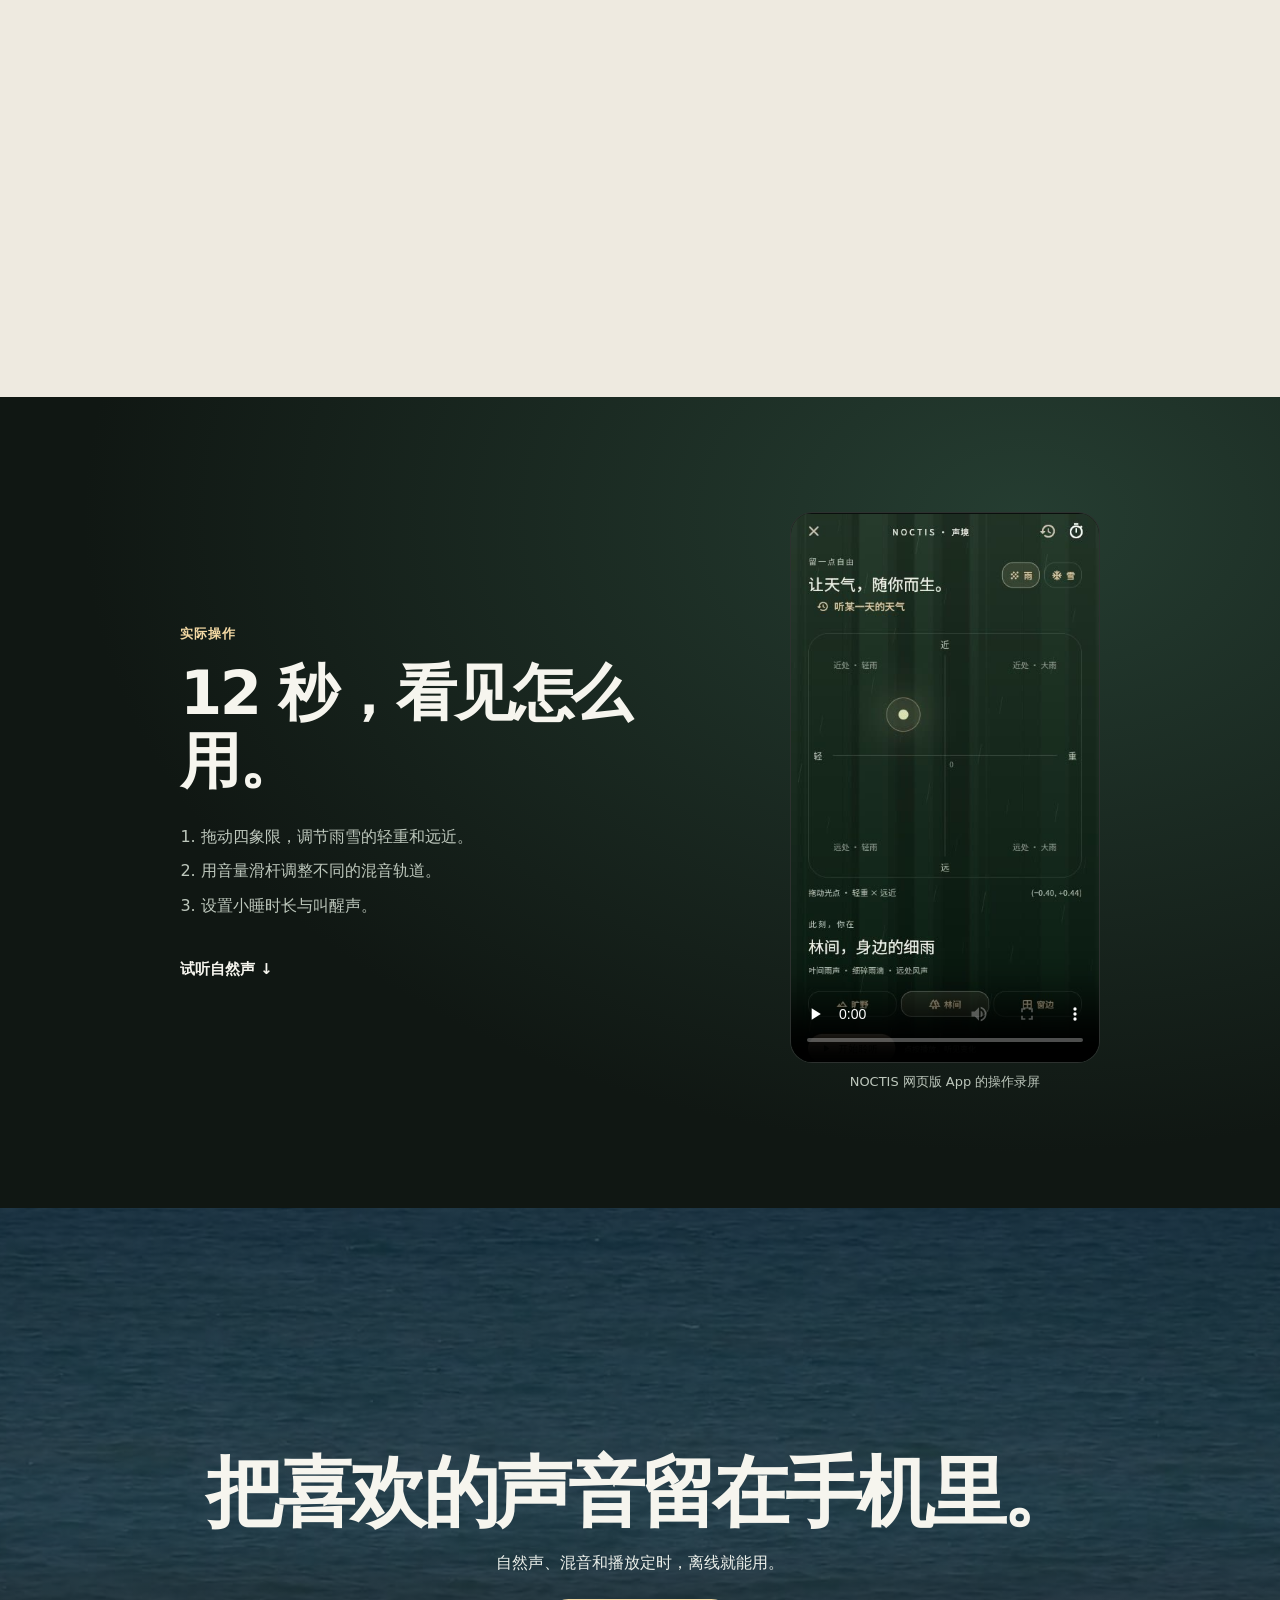
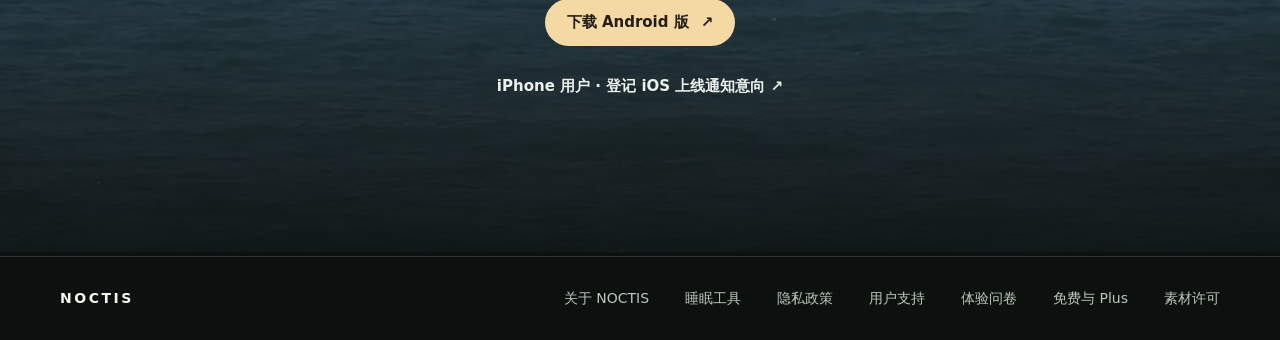
==== commit 7aa940f6: "Add interactive rain studio and web bedside clock" ====
--- a/index.html
+++ b/index.html
@@ -10,7 +10,7 @@
   <link rel="preload" as="image" href="assets/forest.jpg" fetchpriority="high">
   <link rel="stylesheet" href="assets/site.css?v=4">
   <link rel="stylesheet" href="assets/cinema.css?v=1">
-  <link rel="stylesheet" href="assets/product.css?v=1">
+  <link rel="stylesheet" href="assets/product.css?v=2">
   <script src="assets/site.js?v=5" defer></script>
 </head>
 <body class="landing">
@@ -18,7 +18,7 @@
   <header class="top">
     <nav class="nav" aria-label="主导航">
       <a class="brand" href="./"><img src="assets/mark.svg" alt="" width="25" height="25">NOCTIS</a>
-      <div class="nav-links"><a href="#scenes">试听</a><a href="#features">功能</a><a href="sleep.html">睡眠工具</a><a href="about.html">关于</a></div>
+      <div class="nav-links"><a href="rain.html">雨声实验室</a><a href="clock.html">床头钟</a><a href="#features">App 功能</a><a href="sleep.html">睡眠工具</a></div>
       <a class="nav-cta" href="support.html#android">Android 下载 <span aria-hidden="true">↗</span></a>
     </nav>
   </header>
@@ -35,12 +35,31 @@
           <p class="eyebrow">NOCTIS · Android 离线声境</p>
           <h1 id="hero-title"><span>让夜晚</span><span>慢下来。</span></h1>
           <p class="hero-description">15 种内置环境声。离线播放、自由混音和小睡叫醒，免费下载，无广告。</p>
-          <div class="hero-actions"><a class="button" href="#scenes">试听声境 <span aria-hidden="true">↓</span></a><a class="hero-link" href="#features">探索功能 <span aria-hidden="true">↗</span></a></div>
+          <div class="hero-actions"><a class="button" href="rain.html">调一场雨 <span aria-hidden="true">↗</span></a><a class="hero-link" href="#scenes">试听自然声 <span aria-hidden="true">↓</span></a></div>
         </div>
         <figure class="hero-device">
           <div class="device"><img src="assets/app-home.jpg" alt="NOCTIS 首页，显示雨景、播放控制和右上角的小睡叫醒入口" width="780" height="1688"></div>
         </figure>
       </div>
+      </div>
+    </section>
+    <section class="web-tools section" id="web-tools" aria-labelledby="web-tools-title">
+      <div class="wrap">
+        <div class="section-heading">
+          <div><p class="eyebrow">打开网页就能用</p><h2 id="web-tools-title">从一场雨开始。</h2></div>
+        </div>
+        <div class="web-tool-grid">
+          <a class="web-tool-card web-tool-rain" href="rain.html">
+            <span class="web-tool-mark" aria-hidden="true"></span>
+            <div><h3>雨声实验室</h3><p>拖动光点改变雨势和距离。调好的雨可以分享。</p></div>
+            <span class="web-tool-arrow" aria-hidden="true">↗</span>
+          </a>
+          <a class="web-tool-card web-tool-clock" href="clock.html">
+            <span class="web-clock-art" aria-hidden="true">22:48</span>
+            <div><h3>床头钟</h3><p>四种钟面。全屏显示时间，也能听你调好的雨。</p></div>
+            <span class="web-tool-arrow" aria-hidden="true">↗</span>
+          </a>
+        </div>
       </div>
     </section>
     <section class="chapter listen" id="scenes" aria-labelledby="scenes-title">
@@ -95,6 +114,7 @@
             <div class="feature-panels">
               <section class="feature-panel" id="panel-field" role="tabpanel" aria-labelledby="tab-field">
                 <h3>雨下多大，<br>离你多远。</h3><p>在四象限拖动光点，调节雨雪的轻重与远近。窗边、林间和旷野，听起来各不相同。</p>
+                <a class="text-link" href="rain.html">在网页里试试调雨 ↗</a>
               </section>
               <section class="feature-panel" id="panel-mix" role="tabpanel" aria-labelledby="tab-mix" hidden>
                 <h3>一段音乐，<br>加一点自然声。</h3><p>把本地音乐和环境声放在一起，分别调整音量。喜欢的组合可以保存在设备里。</p>
--- a/assets/product.css
+++ b/assets/product.css
@@ -13,7 +13,24 @@
 .trust-list dt { color:var(--ink); font-weight:650; }
 .trust-list dd { color:var(--muted); margin:0; overflow-wrap:anywhere; }
 .trust-list code { font-size:.82em; }
+.web-tools { background: #101713; }
+.web-tool-grid { display: grid; grid-template-columns: repeat(2, minmax(0, 1fr)); gap: 18px; }
+.web-tool-card {
+  min-height: clamp(240px, 27vw, 350px); padding: clamp(20px, 3vw, 32px);
+  border: 1px solid #ffffff27; border-radius: clamp(20px, 3vw, 36px);
+  position: relative; isolation: isolate; display: flex; align-items: end; justify-content: space-between; gap: 14px;
+  overflow: hidden; transition: border-color .25s, transform .3s var(--ease); background: #222f26;
+}
+.web-tool-card:hover { border-color: #e8d7ae80; transform: translateY(-4px); }
+.web-tool-card h3 { font-size: clamp(1.45rem, 3.2vw, 2.8rem); line-height: 1.15; letter-spacing: -.04em; margin-bottom: 8px; }
+.web-tool-card p { color: #dbe4d9; font-size: .92rem; }
+.web-tool-rain { background: linear-gradient(0deg, #0a120fe8, #14231b38 68%), url('rain-window.jpg') center 43% / cover; }
+.web-tool-mark { position: absolute; top: 32%; left: 48%; width: 14px; height: 14px; border-radius: 50%; background: #fee3ad; box-shadow: 0 0 0 12px #ecc98b34, 0 0 0 27px #ecc98b21, 0 0 45px 18px #ffcc735b; }
+.web-tool-clock { background: radial-gradient(ellipse at 65% 0%, #3b503e, transparent 90%), #19251e; }
+.web-clock-art { position: absolute; top: 10%; left: 50%; transform: translateX(-50%); font: 400 clamp(4.3rem,8vw,8.8rem)/1 Georgia,serif; color: #edd1a8; font-variant-numeric: tabular-nums; letter-spacing: -.05em; }
+.web-tool-arrow { flex: none; align-self: end; display: grid; place-items: center; width: 38px; height: 38px; border: 1px solid #ffffff58; border-radius: 50%; color: #f4e6cb; }
 @media (max-width:620px) {
   .proof-grid { grid-template-columns:1fr; }
   .proof-video { max-width:255px; justify-self:start; }
+  .web-tool-grid { grid-template-columns:1fr; }
 }
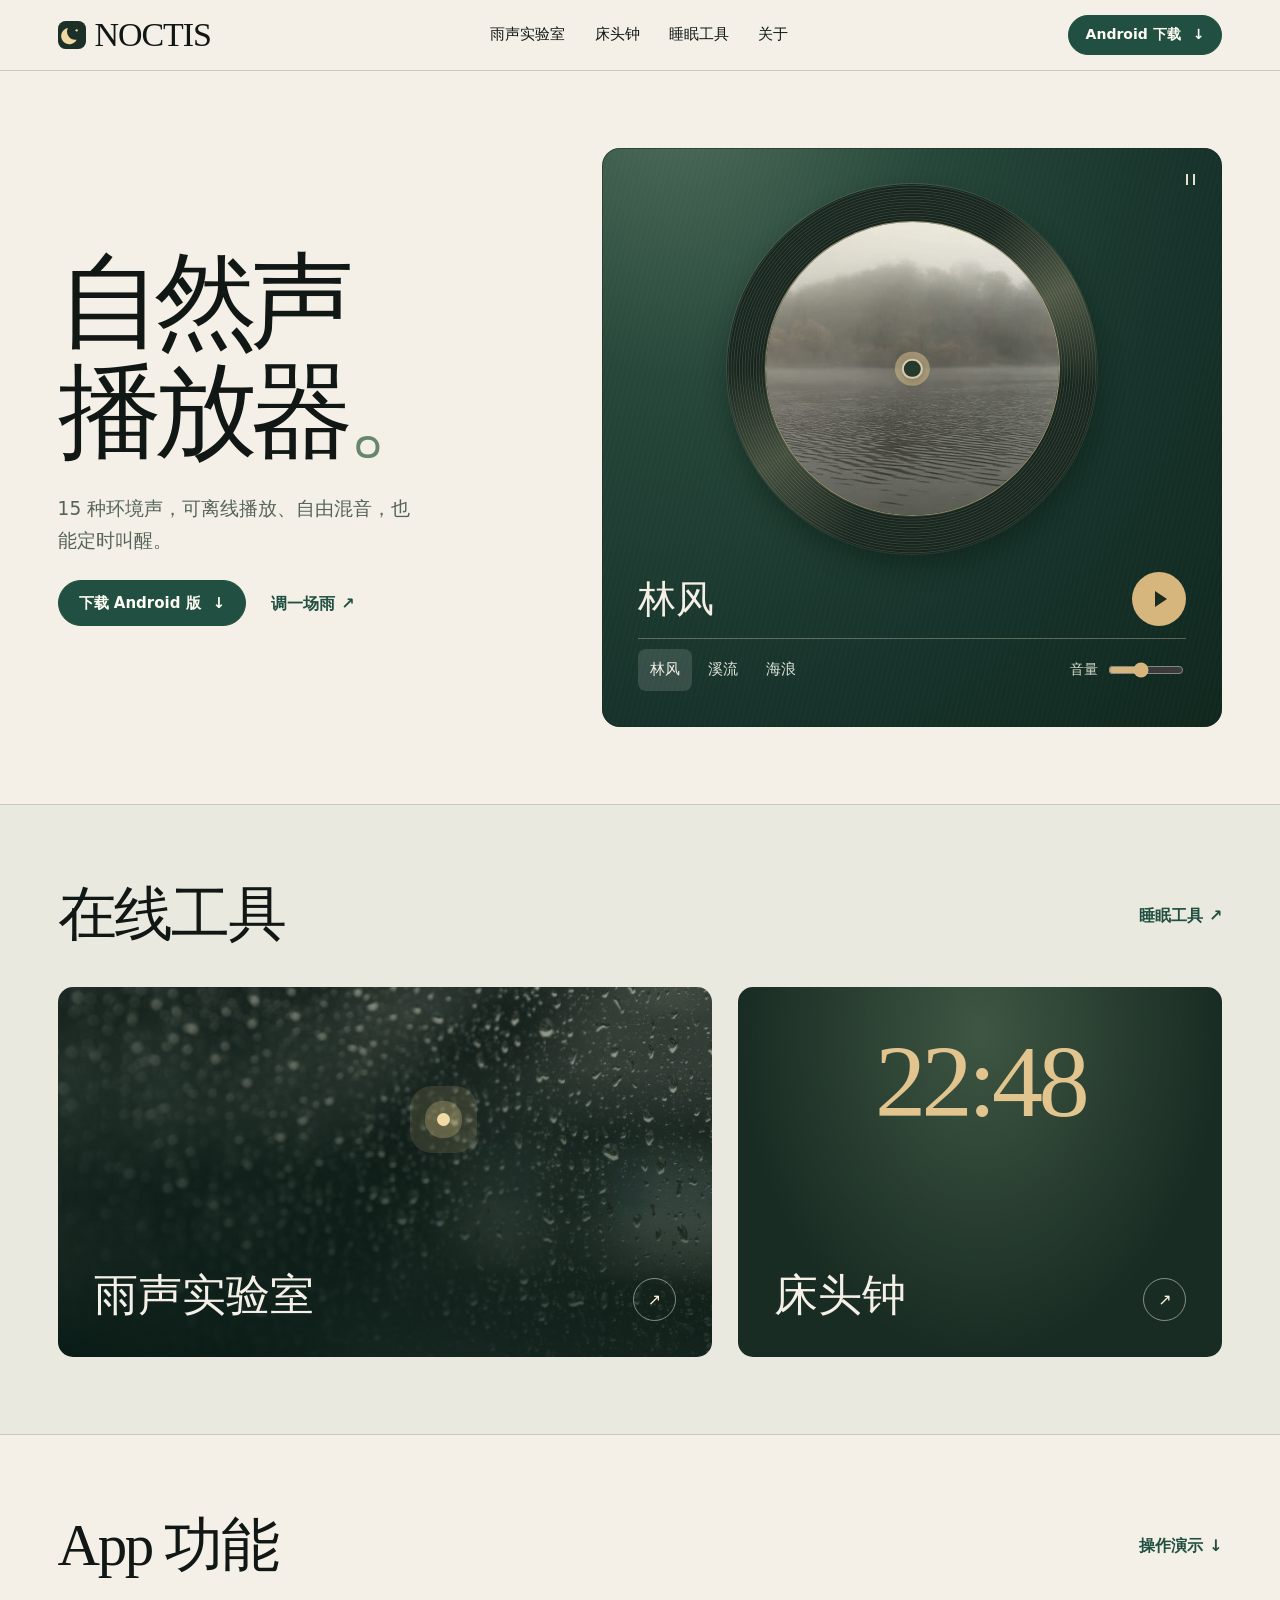
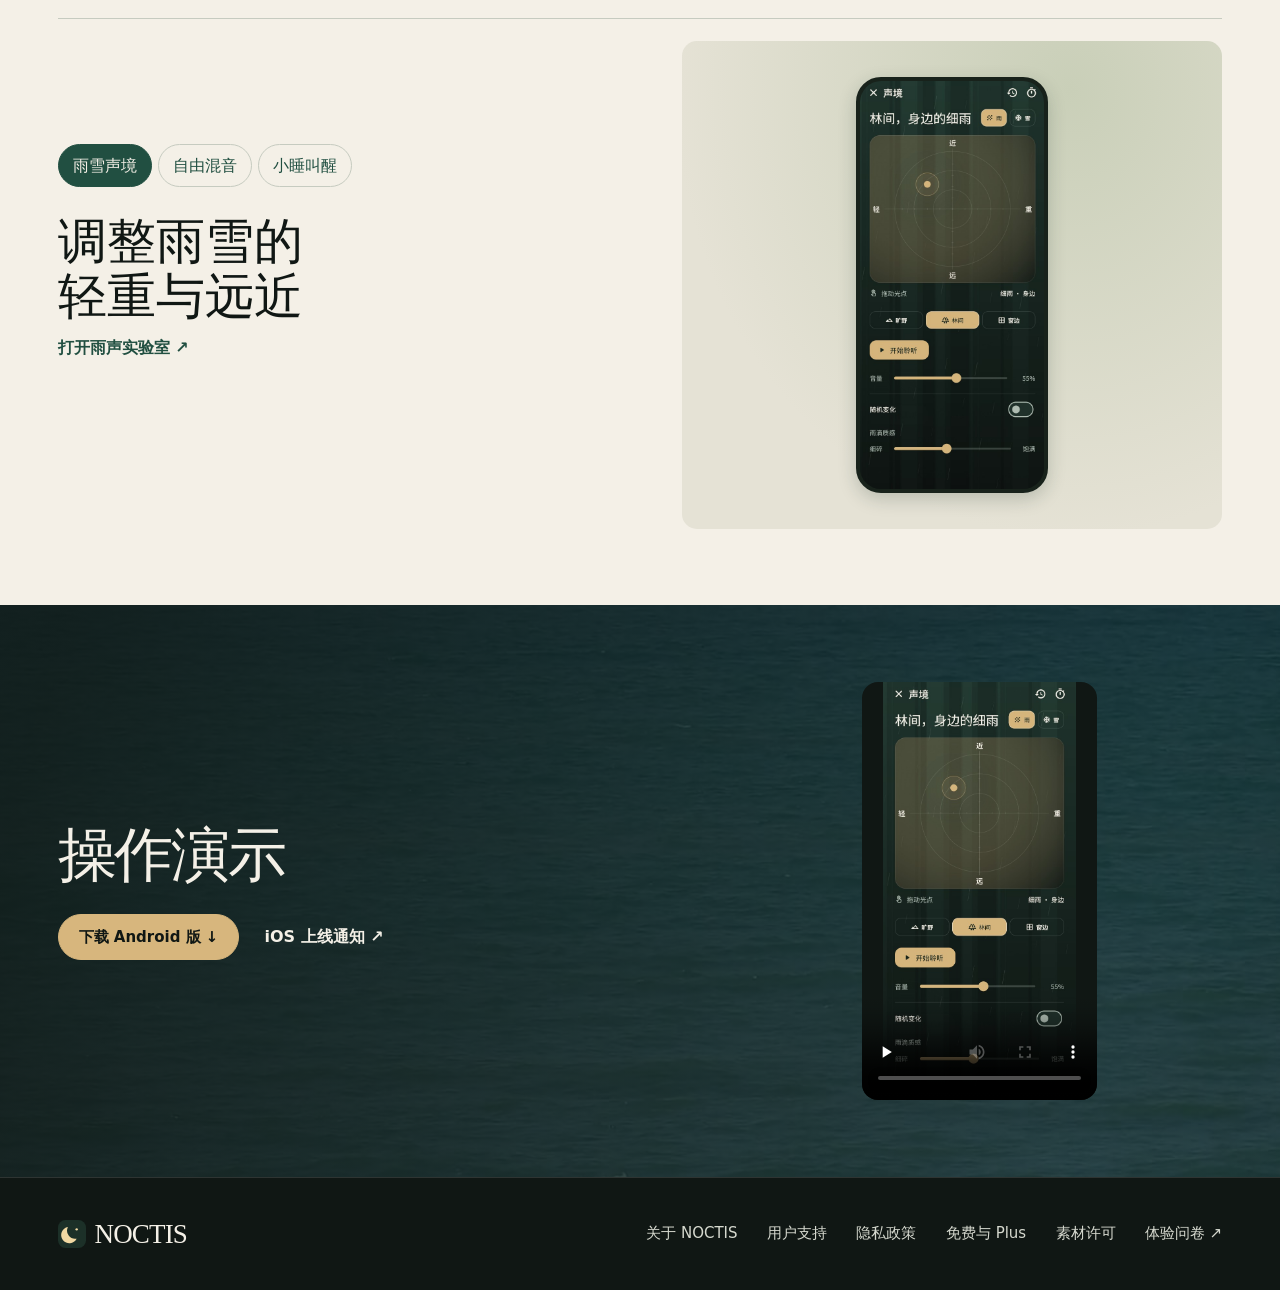
==== commit f6cd6f21: "Publish the NOCTIS 1.3.0 listening experience" ====
--- a/index.html
+++ b/index.html
@@ -3,175 +3,112 @@
 <head>
   <meta charset="utf-8">
   <meta name="viewport" content="width=device-width,initial-scale=1">
-  <meta name="description" content="NOCTIS 是一款离线自然声音应用。试听自然声，探索四象限声境、自由混音与小睡叫醒。">
-  <meta name="theme-color" content="#0c100e">
-  <title>NOCTIS · 自然声音与离线声境</title>
+  <meta name="description" content="NOCTIS 离线自然声播放器。试听林风、溪流和海浪，调节雨声，或下载 Android 版自由混音。">
+  <meta name="theme-color" content="#f4f0e7">
+  <title>NOCTIS · 自然声播放器</title>
   <link rel="icon" href="assets/mark.svg">
   <link rel="preload" as="image" href="assets/forest.jpg" fetchpriority="high">
-  <link rel="stylesheet" href="assets/site.css?v=4">
-  <link rel="stylesheet" href="assets/cinema.css?v=1">
-  <link rel="stylesheet" href="assets/product.css?v=2">
-  <script src="assets/site.js?v=5" defer></script>
+  <link rel="stylesheet" href="assets/site.css?v=6">
+  <link rel="stylesheet" href="assets/product.css?v=3">
+  <script src="assets/site.js?v=6" defer></script>
 </head>
 <body class="landing">
   <a class="skip" href="#main">跳到内容</a>
   <header class="top">
-    <nav class="nav" aria-label="主导航">
-      <a class="brand" href="./"><img src="assets/mark.svg" alt="" width="25" height="25">NOCTIS</a>
-      <div class="nav-links"><a href="rain.html">雨声实验室</a><a href="clock.html">床头钟</a><a href="#features">App 功能</a><a href="sleep.html">睡眠工具</a></div>
-      <a class="nav-cta" href="support.html#android">Android 下载 <span aria-hidden="true">↗</span></a>
+    <nav class="nav wrap" aria-label="主导航">
+      <a class="brand" href="index.html" aria-label="NOCTIS 首页"><img src="assets/mark.svg" alt="" width="30" height="30"><span>NOCTIS</span></a>
+      <div class="nav-links"><a href="rain.html">雨声实验室</a><a href="clock.html">床头钟</a><a href="sleep.html">睡眠工具</a><a href="about.html">关于</a></div>
+      <a class="nav-cta" href="support.html#android">Android 下载 <span aria-hidden="true">↓</span></a>
+      <details class="nav-menu"><summary aria-label="导航菜单"><i aria-hidden="true"></i></summary><div><a href="rain.html">雨声实验室</a><a href="clock.html">床头钟</a><a href="sleep.html">睡眠工具</a><a href="about.html">关于</a><a href="support.html">用户支持</a></div></details>
     </nav>
   </header>
-  <button class="cinema-toggle" type="button" hidden>暂停动效</button>
   <main id="main">
-    <section class="chapter opening" aria-labelledby="hero-title">
-      <div class="hero chapter-stage">
-      <div class="hero-media" aria-hidden="true">
-        <img class="hero-poster" src="assets/forest.jpg" alt="" fetchpriority="high">
-        <video class="hero-video" data-src="assets/forest.mp4" muted playsinline loop preload="none"></video>
+    <section class="opening wrap" id="scenes" aria-labelledby="hero-title">
+      <div class="intro">
+        <h1 id="hero-title">自然声<br>播放器<span aria-hidden="true">。</span></h1>
+        <p>15 种环境声，可离线播放、自由混音，也能定时叫醒。</p>
+        <div class="hero-actions">
+          <a class="button" href="support.html#android">下载 Android 版 <span aria-hidden="true">↓</span></a>
+          <a class="text-link" href="rain.html">调一场雨 <span aria-hidden="true">↗</span></a>
+        </div>
       </div>
-      <div class="wrap hero-layout">
-        <div class="hero-inner">
-          <p class="eyebrow">NOCTIS · Android 离线声境</p>
-          <h1 id="hero-title"><span>让夜晚</span><span>慢下来。</span></h1>
-          <p class="hero-description">15 种内置环境声。离线播放、自由混音和小睡叫醒，免费下载，无广告。</p>
-          <div class="hero-actions"><a class="button" href="rain.html">调一场雨 <span aria-hidden="true">↗</span></a><a class="hero-link" href="#scenes">试听自然声 <span aria-hidden="true">↓</span></a></div>
+      <div class="player" aria-label="在线试听">
+        <div class="record" aria-hidden="true">
+          <div class="record-images">
+            <img class="is-current" data-photo="forest" src="assets/forest.jpg" alt="" fetchpriority="high">
+            <img data-photo="stream" src="assets/stream.jpg" alt="" loading="lazy">
+            <img data-photo="ocean" src="assets/ocean.jpg" alt="" loading="lazy">
+            <video class="hero-video" data-src="assets/forest.mp4" muted playsinline loop preload="none"></video>
+          </div>
+          <i class="record-hole"></i>
         </div>
-        <figure class="hero-device">
-          <div class="device"><img src="assets/app-home.jpg" alt="NOCTIS 首页，显示雨景、播放控制和右上角的小睡叫醒入口" width="780" height="1688"></div>
-        </figure>
-      </div>
+        <button class="motion-toggle" type="button" aria-label="暂停背景动效" aria-pressed="false" hidden><span aria-hidden="true"></span></button>
+        <div class="player-console">
+          <div class="deck-head">
+            <div><div class="track-name" id="scene-name">林风</div></div>
+            <button class="play" id="preview" type="button" aria-label="试听林风" aria-pressed="false"><span class="play-glyph" aria-hidden="true"></span></button>
+          </div>
+          <div class="deck-controls">
+            <div class="scene-tabs" role="group" aria-label="选择声境">
+              <button type="button" data-scene="forest" aria-pressed="true">林风</button>
+              <button type="button" data-scene="stream" aria-pressed="false">溪流</button>
+              <button type="button" data-scene="ocean" aria-pressed="false">海浪</button>
+            </div>
+            <label class="volume">音量 <input aria-label="试听音量" id="preview-volume" type="range" min="0" max="100" value="42"></label>
+          </div>
+        </div>
+        <audio id="sample" preload="none" loop></audio><audio id="sample-next" preload="none" loop></audio>
+        <p id="audio-status" role="status"></p>
       </div>
     </section>
-    <section class="web-tools section" id="web-tools" aria-labelledby="web-tools-title">
+    <section class="web-tools" id="web-tools" aria-labelledby="tools-title">
       <div class="wrap">
-        <div class="section-heading">
-          <div><p class="eyebrow">打开网页就能用</p><h2 id="web-tools-title">从一场雨开始。</h2></div>
-        </div>
+        <div class="section-heading"><h2 id="tools-title">在线工具</h2><a class="text-link" href="sleep.html">睡眠工具 <span aria-hidden="true">↗</span></a></div>
         <div class="web-tool-grid">
           <a class="web-tool-card web-tool-rain" href="rain.html">
-            <span class="web-tool-mark" aria-hidden="true"></span>
-            <div><h3>雨声实验室</h3><p>拖动光点改变雨势和距离。调好的雨可以分享。</p></div>
-            <span class="web-tool-arrow" aria-hidden="true">↗</span>
+            <span class="rain-sight" aria-hidden="true"></span>
+            <div><h3>雨声实验室</h3></div>
+            <span class="tool-arrow" aria-hidden="true">↗</span>
           </a>
           <a class="web-tool-card web-tool-clock" href="clock.html">
             <span class="web-clock-art" aria-hidden="true">22:48</span>
-            <div><h3>床头钟</h3><p>四种钟面。全屏显示时间，也能听你调好的雨。</p></div>
-            <span class="web-tool-arrow" aria-hidden="true">↗</span>
+            <div><h3>床头钟</h3></div>
+            <span class="tool-arrow" aria-hidden="true">↗</span>
           </a>
         </div>
       </div>
     </section>
-    <section class="chapter listen" id="scenes" aria-labelledby="scenes-title">
-      <div class="listen-stage chapter-stage">
-        <div class="listen-backdrop" aria-hidden="true">
-          <img class="scene-image is-current" data-photo="forest" src="assets/forest.jpg" alt="" loading="lazy">
-          <img class="scene-image" data-photo="stream" src="assets/stream.jpg" alt="" loading="lazy">
-          <img class="scene-image" data-photo="ocean" src="assets/ocean.jpg" alt="" loading="lazy">
-        </div>
-        <div class="wrap">
-        <div class="section-heading">
-          <div><p class="eyebrow">自然声试听</p><h2 id="scenes-title">你想听见<br>什么？</h2></div>
-          <p>选一处风景，按下播放。切换场景时，声音会一起过渡。</p>
-        </div>
-        <div class="scene">
-          <div class="scene-images" aria-hidden="true">
-            <img class="scene-image is-current" data-photo="forest" src="assets/forest.jpg" alt="" loading="lazy">
-            <img class="scene-image" data-photo="stream" src="assets/stream.jpg" alt="" loading="lazy">
-            <img class="scene-image" data-photo="ocean" src="assets/ocean.jpg" alt="" loading="lazy">
+    <section class="features wrap" id="features" aria-labelledby="features-title">
+      <div class="section-heading"><h2 id="features-title">App 功能</h2><a class="text-link" href="#demo">操作演示 <span aria-hidden="true">↓</span></a></div>
+      <div class="product" data-feature="field">
+        <div class="product-copy">
+          <div class="feature-tabs" role="tablist" aria-label="探索 NOCTIS 功能">
+            <button id="tab-field" role="tab" type="button" aria-selected="true" aria-controls="panel-field">雨雪声境</button>
+            <button id="tab-mix" role="tab" type="button" aria-selected="false" aria-controls="panel-mix" tabindex="-1">自由混音</button>
+            <button id="tab-nap" role="tab" type="button" aria-selected="false" aria-controls="panel-nap" tabindex="-1">小睡叫醒</button>
           </div>
-          <div class="scene-caption">
-            <div class="scene-copy"><h3 id="scene-name">林风</h3><p id="scene-description">林间的风穿过树梢。</p></div>
-            <button class="play" id="preview" type="button" aria-label="试听林风" aria-pressed="false"><span class="play-glyph" aria-hidden="true"></span></button>
+          <div class="feature-panels">
+            <section id="panel-field" role="tabpanel" aria-labelledby="tab-field"><h3>调整雨雪的<br>轻重与远近</h3><a class="text-link" href="rain.html">打开雨声实验室 ↗</a></section>
+            <section id="panel-mix" role="tabpanel" aria-labelledby="tab-mix" hidden><h3>为音乐混入<br>一层环境声</h3><p>导入本地音乐，逐轨调整音量，把喜欢的组合存到设备。</p></section>
+            <section id="panel-nap" role="tabpanel" aria-labelledby="tab-nap" hidden><h3>选一种声音<br>定时叫醒</h3><p>设定时长，到点后环境声淡出，换上渐强的铃声、鸟鸣或溪流。</p><a class="text-link" href="support.html#nap-help">小睡使用方法 ↗</a></section>
           </div>
         </div>
-        <div class="scene-controls">
-          <div class="scene-tabs" role="group" aria-label="选择声境">
-            <button type="button" data-scene="forest" aria-pressed="true">林风</button>
-            <button type="button" data-scene="stream" aria-pressed="false">溪流</button>
-            <button type="button" data-scene="ocean" aria-pressed="false">海浪</button>
+        <figure class="feature-device">
+          <div class="device">
+            <img class="feature-screen is-current" data-screen="field" src="assets/app-field.jpg" alt="雨雪四象限声境界面" width="780" height="1688" loading="lazy">
+            <img class="feature-screen" data-screen="mix" src="assets/app-mix.jpg" alt="自由混音界面" width="780" height="1688" loading="lazy" aria-hidden="true">
+            <img class="feature-screen" data-screen="nap" src="assets/app-nap.jpg" alt="小睡叫醒设置界面" width="780" height="1688" loading="lazy" aria-hidden="true">
           </div>
-          <label class="volume">音量 <input id="preview-volume" type="range" min="0" max="100" value="42"></label>
-        </div>
-        <audio id="sample" preload="none" loop></audio>
-        <audio id="sample-next" preload="none" loop></audio>
-        <p id="audio-status" role="status"></p>
-        </div>
-      </div>
-    </section>
-    <section class="chapter features" id="features" aria-labelledby="features-title">
-      <div class="features-stage chapter-stage">
-        <div class="feature-light" aria-hidden="true"></div>
-        <div class="wrap">
-        <div class="section-heading"><div><p class="eyebrow">App 功能</p><h2 id="features-title">声音，按你的方式。</h2></div></div>
-        <div class="product" data-feature="field">
-          <div class="product-copy">
-            <div class="feature-tabs" role="tablist" aria-label="探索 NOCTIS 功能">
-              <button id="tab-field" role="tab" type="button" aria-selected="true" aria-controls="panel-field">雨雪声境</button>
-              <button id="tab-mix" role="tab" type="button" aria-selected="false" aria-controls="panel-mix" tabindex="-1">自由混音</button>
-              <button id="tab-nap" role="tab" type="button" aria-selected="false" aria-controls="panel-nap" tabindex="-1">小睡叫醒</button>
-            </div>
-            <div class="feature-panels">
-              <section class="feature-panel" id="panel-field" role="tabpanel" aria-labelledby="tab-field">
-                <h3>雨下多大，<br>离你多远。</h3><p>在四象限拖动光点，调节雨雪的轻重与远近。窗边、林间和旷野，听起来各不相同。</p>
-                <a class="text-link" href="rain.html">在网页里试试调雨 ↗</a>
-              </section>
-              <section class="feature-panel" id="panel-mix" role="tabpanel" aria-labelledby="tab-mix" hidden>
-                <h3>一段音乐，<br>加一点自然声。</h3><p>把本地音乐和环境声放在一起，分别调整音量。喜欢的组合可以保存在设备里。</p>
-              </section>
-              <section class="feature-panel" id="panel-nap" role="tabpanel" aria-labelledby="tab-nap" hidden>
-                <h3>小睡片刻，<br>从轻声中醒来。</h3><p>点首页右上角的闹钟。到点后环境声淡出，破晓铃声、鸟鸣或溪流渐强。</p><a class="text-link" href="support.html#nap-help">小睡使用方法 <span aria-hidden="true">↗</span></a>
-              </section>
-            </div>
-          </div>
-          <figure class="feature-device">
-            <div class="device">
-              <img class="feature-screen is-current" data-screen="field" src="assets/app-field.jpg" alt="四象限雨雪声境调节界面" width="780" height="1688" loading="lazy">
-              <img class="feature-screen" data-screen="mix" src="assets/app-mix.jpg" alt="本地音乐和声音组合界面" width="780" height="1688" loading="lazy" aria-hidden="true">
-              <img class="feature-screen" data-screen="nap" src="assets/app-nap.jpg" alt="设置小睡时长和叫醒声的界面" width="780" height="1688" loading="lazy" aria-hidden="true">
-            </div>
-            <figcaption>NOCTIS Android 界面</figcaption>
-          </figure>
-        </div>
-        </div>
-      </div>
-    </section>
-    <section class="section product-proof" aria-labelledby="demo-title">
-      <div class="wrap proof-grid">
-        <div>
-          <p class="eyebrow">实际操作</p>
-          <h2 id="demo-title">12 秒，看见怎么用。</h2>
-          <ol>
-            <li>拖动四象限，调节雨雪的轻重和远近。</li>
-            <li>用音量滑杆调整不同的混音轨道。</li>
-            <li>设置小睡时长与叫醒声。</li>
-          </ol>
-          <a class="text-link" href="#scenes">试听自然声 ↓</a>
-        </div>
-        <figure class="proof-video">
-          <video controls playsinline preload="none" poster="assets/app-demo.jpg" aria-label="NOCTIS 雨雪声境、自由混音、小睡叫醒操作录屏">
-            <source src="assets/app-demo.mp4" type="video/mp4">
-          </video>
-          <figcaption>NOCTIS 网页版 App 的操作录屏</figcaption>
         </figure>
       </div>
     </section>
-    <section class="closing section chapter" aria-labelledby="closing-title">
-      <img class="closing-backdrop" src="assets/ocean.jpg" alt="" loading="lazy">
-      <div class="wrap">
-        <h2 id="closing-title">把喜欢的声音留在手机里。</h2>
-        <p>自然声、混音和播放定时，离线就能用。</p>
-        <a class="button" href="support.html#android">下载 Android 版 <span aria-hidden="true">↗</span></a>
-        <p><a class="text-link" href="support.html#ios">iPhone 用户 · 登记 iOS 上线通知意向 ↗</a></p>
+    <section class="demo" id="demo" aria-labelledby="demo-title">
+      <div class="wrap demo-layout">
+        <div><h2 id="demo-title">操作演示</h2><div class="hero-actions"><a class="button" href="support.html#android">下载 Android 版 ↓</a><a class="text-link" href="support.html#ios">iOS 上线通知 ↗</a></div></div>
+        <figure class="proof-video"><video controls playsinline preload="none" poster="assets/app-demo.jpg" aria-label="NOCTIS 雨雪声境、自由混音、小睡叫醒操作录屏"><source src="assets/app-demo.mp4" type="video/mp4"></video></figure>
       </div>
     </section>
   </main>
-  <footer class="footer"><div class="wrap"><a class="brand" href="./">NOCTIS</a><nav aria-label="页脚导航"><a href="about.html">关于 NOCTIS</a><a href="sleep.html">睡眠工具</a><a href="privacy.html">隐私政策</a><a href="support.html">用户支持</a><a id="survey-footer" href="https://v.wjx.cn/vm/Q10hQEz.aspx" target="_blank" rel="noopener noreferrer">体验问卷</a><a href="terms.html">免费与 Plus</a><a href="credits.html">素材许可</a></nav></div></footer>
-  <aside class="survey-invite" aria-labelledby="survey-title" hidden>
-    <h2 id="survey-title">NOCTIS 体验问卷</h2>
-    <button class="survey-close" type="button" aria-label="关闭问卷邀请">×</button>
-    <p>说说你的使用感受，帮我们把 NOCTIS 做得更好。</p>
-    <a class="button" href="https://v.wjx.cn/vm/Q10hQEz.aspx" target="_blank" rel="noopener noreferrer">填写问卷 <span aria-hidden="true">↗</span></a>
-  </aside>
+  <footer class="footer"><div class="wrap"><a class="brand" href="index.html" aria-label="NOCTIS 首页"><img src="assets/mark.svg" alt="" width="30" height="30"><span>NOCTIS</span></a><nav aria-label="页脚导航"><a href="about.html">关于 NOCTIS</a><a href="support.html">用户支持</a><a href="privacy.html">隐私政策</a><a href="terms.html">免费与 Plus</a><a href="credits.html">素材许可</a><a id="survey-footer" href="https://v.wjx.cn/vm/Q10hQEz.aspx" target="_blank" rel="noopener noreferrer">体验问卷 ↗</a></nav></div></footer>
 </body>
 </html>
--- a/assets/site.css
+++ b/assets/site.css
@@ -1,326 +1,156 @@
+@font-face {
+  font-family: "Instrument Serif";
+  src: url("InstrumentSerif-Regular.ttf") format("truetype");
+  font-display: swap;
+}
 :root {
-  color-scheme: dark;
-  --bg: #0c100e;
-  --panel: #17201a;
-  --ink: #f6f5ee;
-  --muted: #bdc7bc;
-  --gold: #f4d9a4;
-  --line: #ffffff24;
-  --page: 1160px;
-  --radius: 32px;
-  --ease: cubic-bezier(.22, .75, .22, 1);
+  color-scheme: light;
+  --bg: #f4f0e7;
+  --panel: #fffdf6;
+  --ink: #101714;
+  --pine: #214f41;
+  --muted: #55635a;
+  --gold: #d7b67d;
+  --line: #c6cbc0;
+  --night: #101714;
+  --paper: #f4f0e7;
+  --page: 1220px;
+  --ease: cubic-bezier(.22,.75,.22,1);
+  --serif: "Instrument Serif", "Songti SC", "Noto Serif CJK SC", "Source Han Serif SC", "SimSun", Georgia, serif;
   font-family: system-ui, "PingFang SC", "Microsoft YaHei", sans-serif;
 }
 * { box-sizing: border-box; }
 [hidden] { display: none !important; }
-html { scroll-behavior: smooth; scroll-padding-top: 80px; }
-body { margin: 0; background: var(--bg); color: var(--ink); line-height: 1.65; }
+html { scroll-behavior: smooth; scroll-padding-top: 92px; }
+body { margin: 0; background: var(--bg); color: var(--ink); line-height: 1.7; }
+button, input { font: inherit; }
+button { color: inherit; cursor: pointer; }
 a { color: inherit; text-decoration: none; }
-button, input { font: inherit; }
-button { cursor: pointer; color: inherit; }
-img { display: block; max-width: 100%; }
 h1, h2, h3, p, figure { margin: 0; }
 p { color: var(--muted); }
-a:focus-visible, button:focus-visible, input:focus-visible, summary:focus-visible { outline: 2px solid #b99252; outline-offset: 5px; }
-.wrap { width: min(var(--page), calc(100% - 72px)); margin-inline: auto; }
-.skip { position: fixed; z-index: 20; top: 10px; left: 12px; transform: translateY(-150%); background: var(--gold); color: var(--bg); border-radius: 10px; padding: 8px 15px; }
+img { display: block; max-width: 100%; }
+::selection { background: #c8d8c5; color: var(--night); }
+:focus-visible { outline: 3px solid #ae812b; outline-offset: 4px; }
+.wrap { width: min(var(--page), calc(100% - clamp(36px, 9vw, 156px))); margin-inline: auto; }
+.skip { position: fixed; left: 12px; top: 10px; z-index: 20; background: var(--paper); color: var(--ink); padding: 8px 16px; transform: translateY(-165%); }
 .skip:focus { transform: none; }
+.top { position: sticky; top: 0; z-index: 8; background: rgb(244 240 231 / 94%); backdrop-filter: blur(16px); border-bottom: 1px solid var(--line); }
+.nav { display: flex; align-items: center; min-height: 70px; gap: clamp(12px, 3vw, 45px); }
+.brand { display: inline-flex; align-items: center; gap: 9px; white-space: nowrap; font: 400 34px/.98 "Instrument Serif", Georgia, serif; letter-spacing: -.032em; }
+.brand img { width: 28px; height: 28px; }
+.nav-links, .footer nav { display: flex; flex-wrap: wrap; align-items: center; gap: clamp(12px, 2.3vw, 33px); }
+.nav-links { margin: 0 auto; }
+.nav-links a, .footer nav a { display: inline-flex; align-items: center; min-height: 44px; font-size: 15px; }
+.nav-links a:hover, .footer nav a:hover, .nav a[aria-current="page"] { text-decoration: underline; text-underline-offset: .45em; }
+.nav-cta, .button, .tool-primary {
+  display: inline-flex; align-items: center; justify-content: center; gap: 12px; min-height: 46px; padding: 8px 20px;
+  font-size: 15px; font-weight: 620; line-height: 1.4; border: 1px solid var(--pine); border-radius: 99px;
+  background: var(--pine); color: #fffdf3; transition: background .2s, transform .22s var(--ease);
+}
+.nav-cta { min-height: 40px; padding-inline: 17px; font-size: 14px; white-space: nowrap; }
+.button:hover, .nav-cta:hover, .tool-primary:hover { background: #173e32; }
+.button:active, .tool-primary:active { transform: scale(.97); }
+.nav-menu { display: none; }
+.footer { background: var(--night); color: var(--paper); border-top: 1px solid #ffffff20; padding-block: 34px; }
+.footer .wrap { display: flex; align-items: center; justify-content: space-between; gap: 24px; }
+.footer nav { color: #d6d9cf; }
+.footer .brand { font-size: 27px; }
+.text-link { display: inline-flex; align-items: center; gap: 6px; min-height: 44px; color: var(--pine); font-weight: 650; }
+.text-link:hover { text-decoration: underline; text-underline-offset: .3em; }
+.section-heading { display: flex; align-items: center; justify-content: space-between; gap: 16px; margin-bottom: clamp(22px, 3vw, 42px); }
+.section-heading h2, .demo h2, .tool-title h1, .sleep-intro h1, .article-aside h1 {
+  font-family: var(--serif); font-weight: 500; line-height: 1.15; letter-spacing: -.04em; text-wrap: balance;
+}
+.section-heading h2, .demo h2 { font-size: clamp(32px, 4.6vw, 65px); }
+.tool-title h1, .sleep-intro h1, .article-aside h1 { font-size: clamp(42px, 6.2vw, 82px); }
+.tool-title, .sleep-intro { display: flex; align-items: end; flex-wrap: wrap; justify-content: space-between; gap: 12px 24px; padding-bottom: clamp(18px, 2.6vw, 32px); margin-bottom: clamp(22px, 3vw, 36px); border-bottom: 1px solid var(--line); }
+.article-shell { display: grid; grid-template-columns: minmax(185px,.66fr) minmax(0,1.4fr); gap: clamp(45px,8vw,132px); align-items: start; padding-block: clamp(40px, 7vw, 100px); }
+.article-aside { position: sticky; top: 110px; }
+.article-aside h1 { font-size: clamp(38px, 4.8vw, 66px); }
+.section-list { display: grid; margin-top: 30px; padding-left: 16px; border-left: 2px solid var(--gold); gap: 4px; }
+.section-list a { display: flex; align-items: center; min-height: 38px; color: var(--muted); }
+.section-list a:hover { text-decoration: underline; color: var(--pine); }
+.article { max-width: 760px; min-width: 0; overflow-wrap: anywhere; font-size: 16px; }
+.article p, .article li, .trust-list dd { color: var(--muted); line-height: 1.9; }
+.article h2 { font-size: clamp(23px, 2.7vw, 33px); font-weight: 600; letter-spacing: -.035em; margin: 38px 0 14px; padding-top: 18px; border-top: 1px solid var(--line); }
+.article p + p, .article .button + p { margin-top: 12px; }
+.article p a, .article li a, .article dd a { color: var(--pine); text-decoration: underline; text-underline-offset: .2em; }
+.article .button { margin: 16px 0 8px; }
+.article ul { padding-left: 1.3em; }
+.article li + li { margin-top: 12px; }
+.article code { font-family: ui-monospace, monospace; font-size: .9em; }
+.article details { border-bottom: 1px solid var(--line); }
+.article summary { cursor: pointer; font-weight: 600; padding: 14px 0; }
+.article details[open] p:last-child { padding-bottom: 20px; }
+.trust-list { display: grid; gap: 18px; }
+.trust-list dt { font-weight: 650; }
+.trust-list dd { margin: 0; }
+.status-note { border-left: 3px solid var(--gold); padding-left: 16px; }
+.plans { display: grid; margin-block: 24px; border: 1px solid var(--line); background: var(--panel); border-radius: 18px; padding: 0 22px; }
+.plans .card { padding: 20px 0; }
+.plans .card + .card { border-top: 1px solid var(--line); }
+.plans h3 { font-size: 20px; }
 
-.top { position: sticky; z-index: 5; top: 0; background: #0c100ef0; backdrop-filter: blur(18px); border-bottom: 1px solid var(--line); }
-.nav { width: min(var(--page), calc(100% - 72px)); min-height: 58px; margin: auto; display: flex; align-items: center; justify-content: space-between; gap: 18px; }
-.brand { display: inline-flex; align-items: center; gap: 9px; white-space: nowrap; font-weight: 760; letter-spacing: .18em; font-size: 14px; }
-.brand img { width: 25px; height: 25px; }
-.nav > div, .footer nav { display: flex; gap: clamp(15px, 3vw, 36px); align-items: center; }
-.nav > div a, .footer nav a { font-size: 14px; color: var(--muted); }
-.nav > div a:hover, .footer nav a:hover { color: var(--ink); }
-.nav-cta { background: #ffffff12; border: 1px solid var(--line); border-radius: 99px; padding: 6px 13px; font-size: 12px; white-space: nowrap; }
-.nav-cta:hover { background: #ffffff23; }
-.nav [aria-current="page"] { color: var(--gold); }
-.eyebrow { font-size: 13px; font-weight: 690; letter-spacing: .08em; color: var(--gold); }
-.button { display: inline-flex; align-items: center; justify-content: center; gap: 12px; padding: 11px 22px; min-height: 46px; border-radius: 999px; background: var(--gold); color: #231e12; font-size: 15px; font-weight: 730; transition: background .22s, transform .22s var(--ease); }
-.button:hover { background: #ffeac1; transform: translateY(-2px); }
-
-.hero { position: relative; isolation: isolate; overflow: hidden; background: #18241e; }
-.hero-media, .hero-poster, .hero-video, .hero::after { position: absolute; inset: 0; width: 100%; height: 100%; object-fit: cover; }
-.hero-media { z-index: -2; }
-.hero-video { opacity: 0; transition: opacity .8s var(--ease); }
-.hero-video.is-ready { opacity: 1; }
-.hero::after { content: ""; z-index: -1; background: linear-gradient(90deg,#0b1411ed 5%,#0b1411ba 43%,#0a120d42 78%), linear-gradient(0deg,#0c100e 0%,transparent 35%); }
-.hero-layout { min-height: min(760px, max(650px, 83svh)); display: grid; grid-template-columns: minmax(0,1.23fr) minmax(0,.77fr); gap: clamp(28px,6vw,94px); align-items: center; padding-block: 58px 72px; }
-.hero h1 { font-size: clamp(64px, 8.5vw, 132px); line-height: 1.04; letter-spacing: -.07em; font-weight: 790; margin-block: 17px 23px; }
-.hero-description { color: #e5eae2; font-size: clamp(16px, 2vw, 22px); }
-.hero-actions { display: flex; align-items: center; flex-wrap: wrap; gap: 18px 24px; margin-top: 29px; }
-.hero-link { font-size: 15px; color: #f6f5ee; }
-.hero-link:hover, .text-link:hover { text-decoration: underline; text-underline-offset: 4px; }
-.hero-device { display: grid; justify-items: center; }
-.device { position: relative; width: min(100%, 280px); aspect-ratio: 390/844; padding: 6px; background: #0a0c0b; border: 1px solid #788178; border-radius: 36px; overflow: hidden; box-shadow: 0 28px 64px #0007, 0 0 0 4px #ffffff18; }
-.device > img { width: 100%; height: 100%; object-fit: cover; border-radius: 29px; }
-.motion { position: absolute; right: max(17px, calc((100vw - var(--page))/2)); bottom: 16px; border: 1px solid var(--line); border-radius: 999px; background: #121a15d4; padding: 7px 13px; font-size: 12px; }
-
-.section { padding-block: clamp(64px,9vw,125px); }
-.section h2 { font-size: clamp(34px, 5vw, 67px); line-height: 1.12; letter-spacing: -.055em; }
-.section-heading { display: flex; justify-content: space-between; align-items: end; gap: 25px; margin-bottom: 29px; }
-.section-heading .eyebrow { margin-bottom: 9px; }
-.section-heading > p { max-width: 19em; font-size: 15px; }
-.scene { position: relative; isolation: isolate; overflow: hidden; border-radius: var(--radius); background: var(--panel); height: clamp(300px,43vw,505px); width: 100%; }
-.scene-images, .scene-image, .scene::after { position: absolute; inset: 0; width: 100%; height: 100%; z-index: -2; }
-.scene-image { object-fit: cover; opacity: 0; transform: scale(1.025); transition: opacity .65s var(--ease), transform .8s var(--ease); }
-.scene-image.is-current { opacity: 1; transform: none; }
-.scene::after { content: ""; z-index: -1; background: linear-gradient(0deg,#06100de8,transparent 66%); }
-.scene-caption { position: absolute; inset: auto 0 0; padding: clamp(19px,4vw,38px); display: flex; align-items: end; justify-content: space-between; gap: 15px; }
-.scene-caption h3 { font-size: clamp(30px,5vw,57px); line-height: 1.1; letter-spacing: -.04em; }
-.scene-caption p { margin-top: 7px; color: #e4ece2; }
-.play { display: grid; place-items: center; border: 1px solid #ffffff55; background: #f4d9a4; color: #241e12; border-radius: 50%; width: 62px; height: 62px; flex: 0 0 auto; transition: transform .2s var(--ease), background .2s; }
-.play:hover { transform: scale(1.06); background: #ffeac1; }
-.play-glyph { width: 0; height: 0; margin-left: 4px; border-top: 8px solid transparent; border-bottom: 8px solid transparent; border-left: 13px solid currentColor; }
-.play[aria-pressed="true"] .play-glyph { width: 13px; height: 16px; margin: 0; border: 0; border-inline: 4px solid currentColor; }
-.scene-controls { display: flex; align-items: center; justify-content: space-between; gap: 14px; margin-top: 16px; }
-.scene-tabs, .feature-tabs { display: flex; flex-wrap: wrap; gap: 8px; }
-.scene-tabs button, .feature-tabs button { border: 1px solid var(--line); background: transparent; min-height: 43px; border-radius: 999px; padding: 6px 17px; font-size: 14px; transition: background .22s, color .22s, border-color .22s; }
-.scene-tabs button:hover { background: #ffffff16; }
-.scene-tabs [aria-pressed="true"] { background: var(--gold); border-color: var(--gold); color: #241e12; }
-.volume { display: flex; align-items: center; gap: 10px; color: var(--muted); font-size: 13px; }
-.volume input { width: clamp(58px,12vw,135px); accent-color: var(--gold); }
-#audio-status:empty { display: none; }
-#audio-status { margin-top: 12px; }
-
-.features { color-scheme: light; background: #eeeae0; color: #1b231d; }
-.features .eyebrow { color: #5d6656; }
-.product { min-height: 570px; border-radius: var(--radius); display: grid; grid-template-columns: minmax(0,1.05fr) minmax(0,.95fr); align-items: center; gap: 26px; padding: clamp(24px,5vw,63px); background: radial-gradient(ellipse at 80% 25%,#e6eadf,#f7f4eb 65%); }
-.product-copy { min-width: 0; }
-.feature-tabs button { border-color: #25392729; background: #ffffff77; }
-.feature-tabs button:hover { background: #e3e9db; }
-.feature-tabs [aria-selected="true"] { background: #25392b; border-color: #25392b; color: #f9f7ee; }
-.feature-panels { min-height: 250px; padding-top: 27px; }
-.feature-panel { animation: panel-enter .38s var(--ease) both; }
-@keyframes panel-enter { from { opacity: 0; transform: translateY(8px); } to { opacity: 1; transform: none; } }
-.feature-panel h3 { font-size: clamp(32px, 4.3vw, 55px); line-height: 1.13; letter-spacing: -.05em; }
-.feature-panel p { margin-top: 15px; max-width: 24em; color: #4b594d; }
-.text-link { display: inline-block; margin-top: 14px; font-size: 15px; font-weight: 680; }
-.feature-device { display: grid; justify-items: center; gap: 15px; }
-.feature-device .device { width: min(100%, 225px); box-shadow: 0 20px 45px #14291b42, 0 0 0 4px #20382922; }
-.feature-device .feature-screen { position: absolute; inset: 6px; width: calc(100% - 12px); height: calc(100% - 12px); opacity: 0; transition: opacity .45s var(--ease); }
-.feature-screen.is-current { opacity: 1; }
-.feature-device figcaption { color: #536456; font-size: 12px; }
-
-.closing { text-align: center; background: radial-gradient(ellipse at 50% 0%,#18271d,transparent 72%); }
-.closing p { margin: 14px 0 23px; }
-.footer { border-top: 1px solid var(--line); padding-block: 30px; }
-.footer .wrap { display: flex; justify-content: space-between; gap: 20px; flex-wrap: wrap; }
-.footer nav { flex-wrap: wrap; row-gap: 10px; }
-.article { width: min(780px,calc(100% - 44px)); margin: auto; padding-block: clamp(48px,8vw,100px); }
-.article h1 { font-size: clamp(42px,7vw,75px); letter-spacing: -.055em; line-height: 1.12; margin-bottom: 20px; }
-.article h2 { margin: 38px 0 8px; font-size: 24px; }
-.article p + p { margin-top: 12px; }
-.article p a, .article li a { color: var(--gold); text-decoration: underline; text-underline-offset: 4px; }
-.article li { margin: .55em 0; }
-.contacts, .plans { display: grid; grid-template-columns: repeat(2,minmax(0,1fr)); gap: 14px; margin: 25px 0; }
-.card { border-radius: 20px; padding: 22px; background: var(--panel); border: 1px solid var(--line); overflow-wrap: anywhere; }
-.card h2, .card h3 { margin: 0 0 6px; }
-.card strong { font-size: 34px; color: var(--gold); }
-details { border-bottom: 1px solid var(--line); padding-block: 16px; }
-summary { cursor: pointer; font-weight: 650; }
-details p { padding-top: 9px; }
-.status-note { border-left: 2px solid var(--gold); padding-left: 14px; }
-.article .button { margin-top: 16px; }
-
-.survey-invite {
-  position: fixed;
-  z-index: 8;
-  left: max(16px, env(safe-area-inset-left));
-  bottom: max(16px, env(safe-area-inset-bottom));
-  width: min(340px, calc(100% - 32px));
-  padding: 21px;
-  border: 1px solid #f4d9a43f;
-  border-radius: 22px;
-  background: #152019f5;
-  backdrop-filter: blur(16px);
-  box-shadow: 0 12px 36px #0006;
-  animation: panel-enter .4s var(--ease) both;
-}
-.survey-invite h2 { padding-right: 36px; font-size: 18px; line-height: 1.35; }
-.survey-invite p { margin-block: 9px 14px; font-size: 14px; }
-.survey-invite .button { min-height: 44px; padding: 8px 16px; font-size: 14px; }
-.survey-close {
-  position: absolute;
-  top: 8px;
-  right: 8px;
-  width: 44px;
-  height: 44px;
-  border: 0;
-  border-radius: 50%;
-  background: transparent;
-  color: var(--muted);
-  font-size: 23px;
-  line-height: 1;
-}
-.survey-close:hover { background: #ffffff12; color: var(--ink); }
-.cinema-off .survey-invite { animation: none; }
-@media (max-width: 600px) {
-  .survey-invite { bottom: calc(68px + env(safe-area-inset-bottom)); }
-}
-
-/* Motion stays on separate layers so scrolling and tab changes can overlap. */
-[data-reveal] { transition: opacity .7s var(--ease), transform .85s var(--ease); }
-.reveal-pending { opacity: 0; transform: translateY(25px); }
-.reveal-pending:focus-within { opacity: 1; transform: none; }
-.hero-inner > *, .sleep-intro > * { animation: heading-enter .95s var(--ease) both; }
-.hero-inner h1, .sleep-intro h1 { animation-delay: .08s; }
-.hero-description, .sleep-intro p:last-child { animation-delay: .18s; }
-.hero-actions { animation-delay: .27s; }
-.hero-device { animation: device-enter 1.15s .14s var(--ease) both; }
-.play { position: relative; }
-.play[aria-pressed="true"]::after {
-  content: "";
-  position: absolute;
-  inset: -1px;
-  border: 1px solid var(--gold);
-  border-radius: inherit;
-  pointer-events: none;
-  animation: pulse-ring 2.4s ease-out infinite;
-}
-.button:active, .play:active { transform: scale(.96); }
-.scene-tabs button:active, .feature-tabs button:active, .tool-button:active { transform: scale(.95); }
-.product { position: relative; isolation: isolate; }
-.product::before {
-  content: "";
-  position: absolute;
-  z-index: -1;
-  inset: 0;
-  border-radius: inherit;
-  pointer-events: none;
-  background: radial-gradient(ellipse at 77% 48%,#e4b87580,transparent 54%);
-  opacity: 0;
-  transition: opacity .9s var(--ease);
-}
-.product[data-feature="mix"]::before { opacity: .48; }
-.product[data-feature="nap"]::before { opacity: 1; }
-.feature-device .feature-screen { transform: scale(1.035); transition: opacity .55s var(--ease), transform .8s var(--ease); }
-.feature-device .feature-screen.is-current { transform: none; }
-@keyframes heading-enter {
-  from { opacity: .45; transform: translateY(14px); }
-  to { opacity: 1; transform: none; }
-}
-@keyframes device-enter {
-  from { opacity: 0; transform: translateY(28px) scale(.96); }
-  to { opacity: 1; transform: none; }
-}
-@keyframes pulse-ring {
-  from { opacity: .65; transform: scale(1); }
-  75%, to { opacity: 0; transform: scale(1.46); }
-}
-@keyframes hero-depth { to { transform: translateY(7%) scale(1.18); } }
-@keyframes device-depth { to { transform: translateY(-34px) scale(.96); } }
-@keyframes scroll-progress { from { transform: scaleX(0); } to { transform: scaleX(1); } }
-
-@supports (animation-timeline: scroll()) {
-  @media (prefers-reduced-motion: no-preference) {
-    .landing .top::after {
-      content: "";
-      position: absolute;
-      inset: auto 0 -1px;
-      height: 2px;
-      background: var(--gold);
-      transform-origin: left;
-      animation: scroll-progress linear both;
-      animation-timeline: scroll(root block);
-    }
-    .hero-media { animation: hero-depth linear both; animation-timeline: scroll(root block); animation-range: 0px 700px; }
-  }
-  @media (min-width: 751px) and (prefers-reduced-motion: no-preference) {
-    .hero-device .device { animation: device-depth linear both; animation-timeline: scroll(root block); animation-range: 0px 700px; }
-  }
-}
-
-.sleep-main {
-  padding-block: clamp(53px, 8vw, 102px);
-  background: radial-gradient(ellipse at 76% 15%, #253a2d 0%, transparent 52%);
-}
-.sleep-intro { margin-bottom: clamp(24px, 5vw, 49px); }
-.sleep-intro h1 { font-size: clamp(46px, 8vw, 96px); line-height: 1.07; letter-spacing: -.06em; margin: 10px 0 15px; }
-.sleep-intro p:last-child { max-width: 32em; }
-.sleep-card { padding: clamp(19px, 4vw, 45px); border: 1px solid var(--line); border-radius: var(--radius); background: #152019; }
-.sleep-card h2 { font-size: clamp(25px, 3vw, 40px); line-height: 1.14; letter-spacing: -.04em; }
+.sleep-main { padding-block: clamp(28px,5vw,76px) clamp(48px,7vw,95px); }
+.sleep-grid { display: grid; grid-template-columns: repeat(2,minmax(0,1fr)); gap: 18px; margin-top: 18px; }
+.sleep-card { padding: clamp(22px, 3.7vw, 46px); background: var(--panel); border: 1px solid var(--line); border-radius: 18px; }
+.sleep-card h2, .app-bridge h2 { font-family: var(--serif); font-size: clamp(26px, 3vw, 42px); font-weight: 500; line-height: 1.25; letter-spacing: -.035em; }
 .sleep-card h2 + p { margin-top: 10px; }
-.breathing { display: grid; align-items: center; grid-template-columns: minmax(0,1fr) minmax(0,1fr); gap: 20px; background: radial-gradient(ellipse at 79% 51%, #2b4936, #152019 63%); }
-.breath-stage { display: grid; place-items: center; min-height: clamp(200px, 28vw, 315px); position: relative; isolation: isolate; }
-.breath-stage::before {
-  content: "";
-  position: absolute;
-  z-index: -1;
-  width: min(78%, 245px);
-  aspect-ratio: 1;
-  border-radius: 50%;
-  border: 1px solid #cce1b94a;
-  box-shadow: 0 0 0 16px #cce1b912, 0 0 0 32px #cce1b909;
-}
-.breath-orb {
-  width: min(70%, 181px);
-  aspect-ratio: 1;
-  border-radius: 50%;
-  border: 1px solid #d1e2b8;
-  background: radial-gradient(circle at 32% 24%, #c6d7a8, #638468 45%, #1c3e2c 90%);
-  box-shadow: inset 0 0 22px #eeefd23b, 0 0 38px #b0cda340;
-  transform: scale(.82);
-  animation: breathe 10s infinite paused;
-}
+.breathing, .clock-stage, .rain-visual, .demo { --ink: #f4f0e7; --muted: #c1cabe; --line: #ffffff36; color: var(--ink); }
+.breathing { display: grid; align-items: center; grid-template-columns: repeat(2,minmax(0,1fr)); background: radial-gradient(ellipse at 76% 46%, #284b3d, transparent 65%), var(--night); }
+.breath-stage { position: relative; display: grid; place-items: center; min-height: clamp(180px, 23vw, 292px); }
+.breath-stage::before, .breath-orb { content: ""; width: min(48%, 152px); aspect-ratio: 1; border-radius: 50%; }
+.breath-stage::before { position: absolute; box-shadow: 0 0 0 18px #d7b67d24, 0 0 0 38px #d7b67d16, 0 0 0 60px #d7b67d0b; }
+.breath-orb { background: radial-gradient(ellipse at 30% 24%, #f0dab0, #a5986d 55%, #5b6450); animation: breathe 10s infinite paused; }
 .breath-stage[data-state="running"] .breath-orb { animation-play-state: running; }
 .breath-stage[data-state="idle"] .breath-orb { animation: none; }
-.breath-phase { position: absolute; color: #fffcef; background: #142019db; border: 1px solid #e2ebce47; padding: 5px 14px; border-radius: 999px; font-size: 14px; }
-@keyframes breathe {
-  0% { transform: scale(.82); animation-timing-function: cubic-bezier(.4,0,.3,1); }
-  40% { transform: scale(1.13); animation-timing-function: cubic-bezier(.4,0,.3,1); }
-  100% { transform: scale(.82); }
+.breath-phase { position: absolute; background: #15291fcc; color: #fffaf0; padding: 3px 10px; border-radius: 99px; }
+@keyframes breathe { 0%, 100% { transform: scale(.84); } 40% { transform: scale(1.2); } }
+.tool-actions, .bridge-actions { display: flex; flex-wrap: wrap; gap: 10px; align-items: center; margin-top: 22px; }
+.tool-button { min-height: 44px; padding: 8px 17px; border: 1px solid var(--line); border-radius: 99px; color: inherit; background: transparent; }
+.tool-button.tool-primary { color: var(--paper); border-color: var(--pine); background: var(--pine); }
+.breathing .tool-primary, .demo .button { color: var(--night); background: var(--gold); border-color: var(--gold); }
+.tool-button:disabled { opacity: .5; cursor: default; }
+.breath-clock { margin-inline-start: 5px; font-variant-numeric: tabular-nums; }
+.sleep-form { display: grid; grid-template-columns: repeat(2,minmax(0,1fr)); gap: 12px; margin-top: 22px; align-items: end; }
+.sleep-form label { display: grid; gap: 5px; font-size: 14px; color: var(--muted); min-width: 0; }
+.sleep-form input { width: 100%; min-width: 0; min-height: 44px; padding: 8px; color: var(--ink); border: 1px solid var(--line); background: var(--paper); border-radius: 7px; }
+.sleep-result { display: block; min-height: 1.7em; margin-top: 18px; color: var(--pine); }
+.checklist { display: grid; margin-top: 18px; }
+.checklist label { display: flex; align-items: center; gap: 10px; min-height: 42px; cursor: pointer; }
+input { accent-color: var(--pine); }
+.checklist input { width: 18px; height: 18px; }
+.check-progress { height: 4px; border-radius: 4px; background: var(--line); overflow: hidden; margin-top: 16px; }
+.check-progress span { display: block; height: 100%; background: var(--pine); width: calc(var(--completed, 0) * 100%); transition: width .4s var(--ease); }
+.app-bridge { border-top: 1px solid var(--line); margin-top: 36px; padding-top: 28px; }
+.app-bridge h2 { margin-bottom: 12px; }
+.bridge-actions { gap: 10px 20px; }
+
+@media (max-width: 800px) {
+  .nav { min-height: 60px; gap: 10px; }
+  .nav > .brand { margin-right: auto; }
+  .nav-links { display: none; }
+  .nav-menu { display: block; }
+  .nav-menu summary { display: grid; place-items: center; width: 44px; height: 44px; cursor: pointer; list-style: none; }
+  .nav-menu summary::-webkit-details-marker { display: none; }
+  .nav-menu summary i { width: 22px; height: 8px; border-block: 1.5px solid var(--pine); }
+  .nav-menu[open] summary i { transform: rotate(-12deg); }
+  .nav-menu > div { position: absolute; right: 0; top: 100%; left: 0; display: grid; padding: 8px max(20px, 4.5vw) 16px; background: var(--paper); border-bottom: 1px solid var(--line); box-shadow: 0 15px 25px #10171412; }
+  .nav-menu div a { min-height: 44px; display: flex; align-items: center; }
+  .footer .wrap { align-items: start; flex-direction: column; }
+  .footer nav { gap: 0 20px; }
+  .article-shell { grid-template-columns: 1fr; gap: 25px; }
+  .article-aside { position: static; }
+  .section-list { display: flex; flex-wrap: wrap; gap: 0 15px; border: 0; border-block: 1px solid var(--line); padding: 7px 0; margin-top: 18px; }
+  .section-list a { font-size: 14px; }
 }
-.tool-actions { display: flex; flex-wrap: wrap; align-items: center; gap: 8px; margin-top: 21px; }
-.tool-button { border: 1px solid var(--line); background: #ffffff0b; border-radius: 999px; min-height: 44px; padding: 8px 15px; transition: background .2s, transform .25s var(--ease); }
-.tool-button:hover { background: #ffffff1a; }
-.tool-button:disabled { opacity: .48; cursor: default; transform: none; }
-.tool-primary { border-color: var(--gold); background: var(--gold); color: #231e12; font-weight: 680; }
-.tool-primary:hover { background: #ffeac1; }
-.breath-clock { color: var(--muted); margin-inline-start: 6px; font-variant-numeric: tabular-nums; }
-.sleep-grid { display: grid; grid-template-columns: repeat(2,minmax(0,1fr)); gap: 16px; margin-top: 16px; }
-.sleep-form { display: grid; grid-template-columns: repeat(2,minmax(0,1fr)); gap: 12px; margin-top: 20px; }
-.sleep-form label { display: grid; gap: 4px; color: var(--muted); font-size: 14px; min-width: 0; }
-.sleep-form input { width: 100%; min-width: 0; min-height: 43px; border: 1px solid var(--line); border-radius: 10px; color: var(--ink); background: #0c1510; padding: 7px 10px; font-size: 16px; }
-.sleep-form button { align-self: end; }
-.sleep-result { display: block; min-height: 3.3em; color: var(--gold); margin-top: 15px; }
-.sleep-result:not(:empty) { animation: panel-enter .42s var(--ease) both; }
-.checklist { display: grid; gap: 2px; margin-top: 15px; }
-.checklist label { display: flex; align-items: center; gap: 10px; min-height: 43px; cursor: pointer; }
-.checklist input { width: 18px; height: 18px; flex: none; accent-color: var(--gold); }
-.checklist label:has(:checked) { color: var(--muted); }
-.check-progress { width: 100%; height: 4px; margin-top: 16px; overflow: hidden; border-radius: 99px; background: #ffffff20; }
-.check-progress span { display: block; width: calc(var(--completed, 0) * 100%); height: 100%; background: var(--gold); border-radius: inherit; transition: width .5s var(--ease); }
-
-@media (max-width: 750px) {
-  .wrap, .nav { width: calc(100% - 40px); }
-  .hero-layout { min-height: auto; grid-template-columns: 1fr; text-align: center; gap: 38px; padding-block: 58px 62px; }
-  .hero h1 { font-size: clamp(59px, 13vw, 96px); margin-block: 12px 17px; }
-  .hero-actions { justify-content: center; margin-top: 23px; }
-  .hero::after { background: linear-gradient(180deg,#0c1713c9,#0b141186 52%,#0c100e); }
-  .hero-device .device { width: min(66vw, 225px); }
-  .section-heading { display: grid; gap: 10px; }
-  .scene { border-radius: 23px; }
-  .product { grid-template-columns: 1fr; gap: 12px; min-height: 0; }
-  .feature-panels { min-height: 206px; }
-  .feature-device .device { width: min(55vw, 205px); }
-  .sleep-grid, .breathing { grid-template-columns: 1fr; }
-  .breathing { background: radial-gradient(ellipse at 50% 76%, #2b4936, #152019 70%); }
-}
-@media (max-width: 450px) {
-  .nav { width: calc(100% - 28px); gap: 10px; }
-  .nav > div { gap: clamp(8px, 2.8vw, 13px); }
-  .nav > div a { font-size: 12px; }
-  .nav-cta { display: none; }
-  .contacts, .plans { grid-template-columns: 1fr; }
-  .scene-tabs { gap: 6px; }
-  .scene-tabs button, .feature-tabs button { padding-inline: 11px; }
-  .play { width: 53px; height: 53px; }
+@media (max-width: 650px) {
+  .sleep-grid, .breathing { grid-template-columns: minmax(0,1fr); }
+  .breath-stage { margin-top: 30px; margin-bottom: 12px; }
+  .nav .brand { font-size: 29px; }
+  .nav-cta { font-size: 13px; min-height: 38px; padding-inline: 12px; }
 }
 @media (prefers-reduced-motion: reduce) {
   html { scroll-behavior: auto; }
-  *, *::before, *::after { animation-duration: .01ms !important; transition-duration: .01ms !important; }
-  .reveal-pending { opacity: 1; transform: none; }
-  .play[aria-pressed="true"]::after, .breath-orb { animation: none; }
+  *, *::before, *::after { animation: none !important; transition-duration: .01ms !important; }
 }
--- a/assets/product.css
+++ b/assets/product.css
@@ -1,36 +1,101 @@
-.proof-grid { display:grid; grid-template-columns:minmax(0,1fr) minmax(220px,310px); gap:clamp(28px,8vw,100px); align-items:center; max-width:920px; }
-.product-proof { background:radial-gradient(ellipse at 80% 15%, #253d31, transparent 65%), #101713; }
-.product-proof h2 { margin:.24em 0 .48em; font-size:clamp(2rem,5vw,3.8rem); line-height:1.12; letter-spacing:-.04em; }
-.product-proof ol { padding-left:1.3em; color:var(--muted); margin:0 0 24px; }
-.product-proof li + li { margin-top:8px; }
-.proof-video { width:100%; max-width:310px; justify-self:center; }
-.proof-video video { display:block; width:100%; aspect-ratio:9/16; object-fit:contain; border-radius:22px; background:#0a0f0d; border:1px solid var(--line); }
-.proof-video figcaption { margin-top:8px; color:var(--muted); font-size:.81rem; text-align:center; }
-.app-bridge { margin:28px auto 0; padding:clamp(18px,4vw,36px); border:1px solid var(--line); border-radius:24px; background:#19251e; }
-.app-bridge h2 { margin-bottom:.4em; }
-.app-bridge .bridge-actions { display:flex; flex-wrap:wrap; gap:12px 20px; align-items:center; margin-top:18px; }
-.trust-list { display:grid; gap:15px; margin:1.1em 0; }
-.trust-list dt { color:var(--ink); font-weight:650; }
-.trust-list dd { color:var(--muted); margin:0; overflow-wrap:anywhere; }
-.trust-list code { font-size:.82em; }
-.web-tools { background: #101713; }
-.web-tool-grid { display: grid; grid-template-columns: repeat(2, minmax(0, 1fr)); gap: 18px; }
-.web-tool-card {
-  min-height: clamp(240px, 27vw, 350px); padding: clamp(20px, 3vw, 32px);
-  border: 1px solid #ffffff27; border-radius: clamp(20px, 3vw, 36px);
-  position: relative; isolation: isolate; display: flex; align-items: end; justify-content: space-between; gap: 14px;
-  overflow: hidden; transition: border-color .25s, transform .3s var(--ease); background: #222f26;
+.opening { display: grid; grid-template-columns: minmax(0,.86fr) minmax(0,1.14fr); align-items: center; gap: clamp(28px, 6vw, 92px); padding-block: clamp(36px, 6vw, 80px); }
+.intro h1 { font: 500 clamp(70px, 8.1vw, 118px)/1.06 var(--serif); letter-spacing: -.075em; }
+.intro h1 span { color: #66876b; }
+.intro > p { max-width: 19em; margin-top: 25px; font-size: clamp(16px, 1.45vw, 20px); }
+.hero-actions { display: flex; align-items: center; flex-wrap: wrap; gap: 10px 25px; margin-top: 24px; }
+.player {
+  position: relative; isolation: isolate; overflow: hidden; border-radius: 18px; color: var(--paper);
+  padding: clamp(18px, 3vw, 36px); display: grid; justify-items: center; gap: 18px;
+  background: radial-gradient(ellipse at 12% -16%, #52715e 0%, #27473a 34%, #17332b 68%, #10271e); box-shadow: inset 0 0 0 1px #15281c7a;
 }
-.web-tool-card:hover { border-color: #e8d7ae80; transform: translateY(-4px); }
-.web-tool-card h3 { font-size: clamp(1.45rem, 3.2vw, 2.8rem); line-height: 1.15; letter-spacing: -.04em; margin-bottom: 8px; }
-.web-tool-card p { color: #dbe4d9; font-size: .92rem; }
-.web-tool-rain { background: linear-gradient(0deg, #0a120fe8, #14231b38 68%), url('rain-window.jpg') center 43% / cover; }
-.web-tool-mark { position: absolute; top: 32%; left: 48%; width: 14px; height: 14px; border-radius: 50%; background: #fee3ad; box-shadow: 0 0 0 12px #ecc98b34, 0 0 0 27px #ecc98b21, 0 0 45px 18px #ffcc735b; }
-.web-tool-clock { background: radial-gradient(ellipse at 65% 0%, #3b503e, transparent 90%), #19251e; }
-.web-clock-art { position: absolute; top: 10%; left: 50%; transform: translateX(-50%); font: 400 clamp(4.3rem,8vw,8.8rem)/1 Georgia,serif; color: #edd1a8; font-variant-numeric: tabular-nums; letter-spacing: -.05em; }
-.web-tool-arrow { flex: none; align-self: end; display: grid; place-items: center; width: 38px; height: 38px; border: 1px solid #ffffff58; border-radius: 50%; color: #f4e6cb; }
-@media (max-width:620px) {
-  .proof-grid { grid-template-columns:1fr; }
-  .proof-video { max-width:255px; justify-self:start; }
-  .web-tool-grid { grid-template-columns:1fr; }
+.player::before { content: ""; position: absolute; z-index: -1; inset: 0; opacity: .27; background: repeating-linear-gradient(104deg, transparent 0 3px, #d2dfb71c 4px, transparent 5px); }
+.record { position: relative; isolation: isolate; width: min(78%, 370px); aspect-ratio: 1; border-radius: 50%; padding: 7%; background: repeating-radial-gradient(circle, #18271f 0 1px, #374137 1.7px, #102019 2.8px); box-shadow: 2px 12px 24px #07140c66, 0 0 0 1px #94a38b3d; }
+.record::before { content: ""; position: absolute; z-index: -1; inset: 0; border-radius: 50%; background: conic-gradient(from 30deg,transparent, #e4dbac44 32deg, transparent 65deg 170deg, #d7d7a739 206deg, transparent 240deg); animation: turn 22s linear infinite; animation-play-state: paused; }
+.player:has(.play[aria-pressed="true"]) .record::before { animation-play-state: running; }
+.player.motion-paused .record::before { animation-play-state: paused; }
+@keyframes turn { to { transform: rotate(1turn); } }
+.record-images { width: 100%; height: 100%; overflow: hidden; position: relative; border-radius: 50%; box-shadow: 0 0 0 1px #f6dfab88; }
+.record-images img, .hero-video { position: absolute; width: 100%; height: 100%; inset: 0; object-fit: cover; opacity: 0; filter: sepia(.22) saturate(.75); transition: opacity .55s var(--ease); }
+.record-images img.is-current, .hero-video.is-ready { opacity: 1; }
+.record-images::after { content: ""; pointer-events: none; position: absolute; inset: 0; border-radius: 50%; background: linear-gradient(145deg,#d6c59b28,#15261e0a 50%,#10241838); }
+.record-hole { position: absolute; width: 5.5%; aspect-ratio: 1; left: 50%; top: 50%; transform: translate(-50%,-50%); border: 2px solid #d8cbaf; border-radius: 50%; background: #263a2c; box-shadow: 0 0 0 7px #d4bd8c88, 1px 3px 6px #0007; }
+.motion-toggle { position: absolute; top: 10px; right: 10px; display: grid; place-items: center; height: 44px; width: 44px; background: transparent; color: #e5e3cf; border: 0; border-radius: 50%; }
+.motion-toggle span { width: 9px; height: 11px; border-inline: 2px solid currentColor; }
+.motion-toggle[aria-pressed="true"] span { height: 0; width: 0; border: 5px solid transparent; border-left: 8px solid currentColor; border-right: 0; }
+.motion-toggle:hover { background: #ffffff12; }
+.player-console, #audio-status { width: 100%; }
+.deck-head, .deck-controls { display: flex; justify-content: space-between; align-items: center; gap: 12px; }
+.deck-head { border-bottom: 1px solid #cecfb75e; padding-bottom: 12px; margin-bottom: 10px; }
+.control-label, .volume { font-size: 14px; color: #d5dacb; }
+.track-name { font: 500 clamp(26px,3vw,39px)/1.25 var(--serif); }
+.play { flex: none; display: grid; place-items: center; width: 54px; height: 54px; background: var(--gold); color: #1a2b20; border: 0; border-radius: 50%; transition: transform .22s var(--ease); }
+.play:hover { transform: scale(1.06); }
+.play-glyph { width: 0; height: 0; margin-left: 4px; border: 8px solid transparent; border-left: 12px solid currentColor; border-right: 0; }
+.play[aria-pressed="true"] .play-glyph { width: 14px; height: 16px; border: 0; margin: 0; border-inline: 4px solid currentColor; }
+.scene-tabs { display: flex; gap: 4px; }
+.scene-tabs button { min-height: 42px; border: 0; border-radius: 8px; padding: 5px 12px; color: #dee3d8; background: transparent; white-space: nowrap; font-size: 15px; }
+.scene-tabs button[aria-pressed="true"] { color: var(--paper); background: #ffffff21; }
+.volume { display: flex; align-items: center; gap: 8px; white-space: nowrap; }
+.volume input { width: clamp(56px,6vw,100px); accent-color: var(--gold); }
+#audio-status { color: #fff2dd; }
+#audio-status:empty { display: none; }
+.web-tools { border-block: 1px solid var(--line); background: #eae9df; }
+.web-tools > .wrap, .features, .demo { padding-block: clamp(42px, 6vw, 88px); }
+.web-tool-grid { display: grid; grid-template-columns: 1.35fr 1fr; gap: clamp(12px,2vw,28px); }
+.web-tool-card { display: flex; position: relative; isolation: isolate; overflow: hidden; align-items: end; justify-content: space-between; gap: 12px; min-height: clamp(245px,30vw,370px); border-radius: 15px; padding: clamp(20px,3vw,36px); color: var(--paper); }
+.web-tool-card h3 { font: 500 clamp(27px,3.4vw,49px)/1.2 var(--serif); }
+.web-tool-card p { color: #eeeade; margin-top: 7px; font-size: 15px; }
+.web-tool-rain { background: linear-gradient(15deg,#0a1c17 1%,#1935235c 82%), url("rain-window.jpg") center 44%/cover; }
+.rain-sight { position: absolute; top: 34%; left: 58%; width: 13px; height: 13px; border-radius: 50%; background: #f0dba7; box-shadow: 0 0 0 12px #e3ce8e45, 0 0 0 27px #e3ce8e22; transition: transform .6s var(--ease); }
+.web-tool-rain:hover .rain-sight { transform: translate(10px,-5px); }
+.web-tool-clock { background: radial-gradient(ellipse at 50% 12%,#3e5643,transparent 70%),#192c23; }
+.web-clock-art { position: absolute; left: 50%; top: 13%; transform: translateX(-50%); font: 400 clamp(68px,8vw,126px)/.9 "Instrument Serif",Georgia,serif; letter-spacing: -.045em; color: #e1c48e; }
+.tool-arrow { display: grid; place-items: center; flex: none; width: 43px; height: 43px; color: #fff6df; border: 1px solid #f4f0e780; border-radius: 50%; transition: transform .3s var(--ease); }
+.web-tool-card:hover .tool-arrow { transform: translate(2px,-2px); }
+.product { display: grid; align-items: stretch; grid-template-columns: 1fr .9fr; gap: 25px; padding-top: 22px; border-top: 1px solid var(--line); }
+.product-copy { align-self: center; }
+.feature-tabs { display: flex; flex-wrap: wrap; align-items: center; gap: 6px; padding-block: 3px; }
+.feature-tabs button { background: transparent; color: var(--pine); border: 1px solid var(--line); border-radius: 99px; min-height: 43px; padding: 6px 14px; }
+.feature-tabs button[aria-selected="true"] { background: var(--pine); border-color: var(--pine); color: var(--paper); }
+.feature-panels { min-height: 238px; padding-top: 25px; }
+.feature-panels h3 { font: 500 clamp(32px,3.8vw,54px)/1.13 var(--serif); }
+.feature-panels p { margin-block: 14px 7px; max-width: 28em; }
+.feature-panels [role="tabpanel"] { animation: appear .35s var(--ease) both; }
+@keyframes appear { from { opacity: .4; transform: translateY(6px); } to { opacity: 1; transform: none; } }
+.feature-device { display: grid; place-items: center; padding: clamp(20px,3vw,36px); border-radius: 15px; background: radial-gradient(ellipse at 72% 10%,#c9cfb8,transparent 72%),#e5e2d5; }
+.device { width: clamp(146px,15vw,205px); position: relative; overflow: hidden; aspect-ratio: 390/844; border: 4px solid #18221b; border-radius: 25px; background: #151d17; box-shadow: 0 6px 18px #17322535; }
+.feature-screen { position: absolute; inset: 0; height: 100%; width: 100%; object-fit: cover; opacity: 0; transition: opacity .45s var(--ease); }
+.feature-screen.is-current { opacity: 1; }
+.demo { position: relative; background: linear-gradient(105deg,#101b17f0 5%,#11241cbd 85%),url("ocean.jpg") center/cover; }
+.demo-layout { display: grid; align-items: center; grid-template-columns: 1fr .75fr; gap: 30px; }
+.demo p { margin-top: 15px; font-size: 18px; }
+.demo .text-link { color: var(--paper); }
+.proof-video { justify-self: center; width: min(100%,235px); }
+.proof-video video { display: block; width: 100%; background: #101714; border-radius: 16px; aspect-ratio: 9/16; }
+@media (max-width: 800px) {
+  .opening { grid-template-columns: minmax(0,.8fr) minmax(0,1fr); gap: 20px; }
+  .intro h1 { font-size: clamp(48px,7.4vw,70px); }
+  .deck-controls { flex-wrap: wrap; }
+  .record { width: min(90%,270px); }
 }
+@media (max-width: 650px) {
+  .opening, .web-tool-grid, .product, .demo-layout { grid-template-columns: minmax(0,1fr); }
+  .opening { padding-top: 28px; gap: 22px; }
+  .intro h1 { font-size: clamp(38px,10vw,62px); }
+  .intro h1 br { display: none; }
+  .intro > p { max-width: 31em; font-size: 15px; margin-top: 12px; }
+  .hero-actions { margin-top: 15px; }
+  .player { padding: 18px; gap: 10px; }
+  .record { width: min(67vw,260px); padding: min(6.3vw,24px); }
+  .web-tool-grid { gap: 14px; }
+  .web-tool-card { min-height: 235px; }
+  .feature-panels { min-height: 0; }
+  .device { width: min(50vw,190px); }
+  .proof-video { justify-self: start; }
+}
+@media (max-width: 380px) {
+  .scene-tabs button { padding-inline: 8px; }
+  .volume { gap: 3px; font-size: 13px; }
+  .volume input { width: 52px; }
+  .feature-tabs button { padding-inline: 10px; font-size: 14px; }
+}
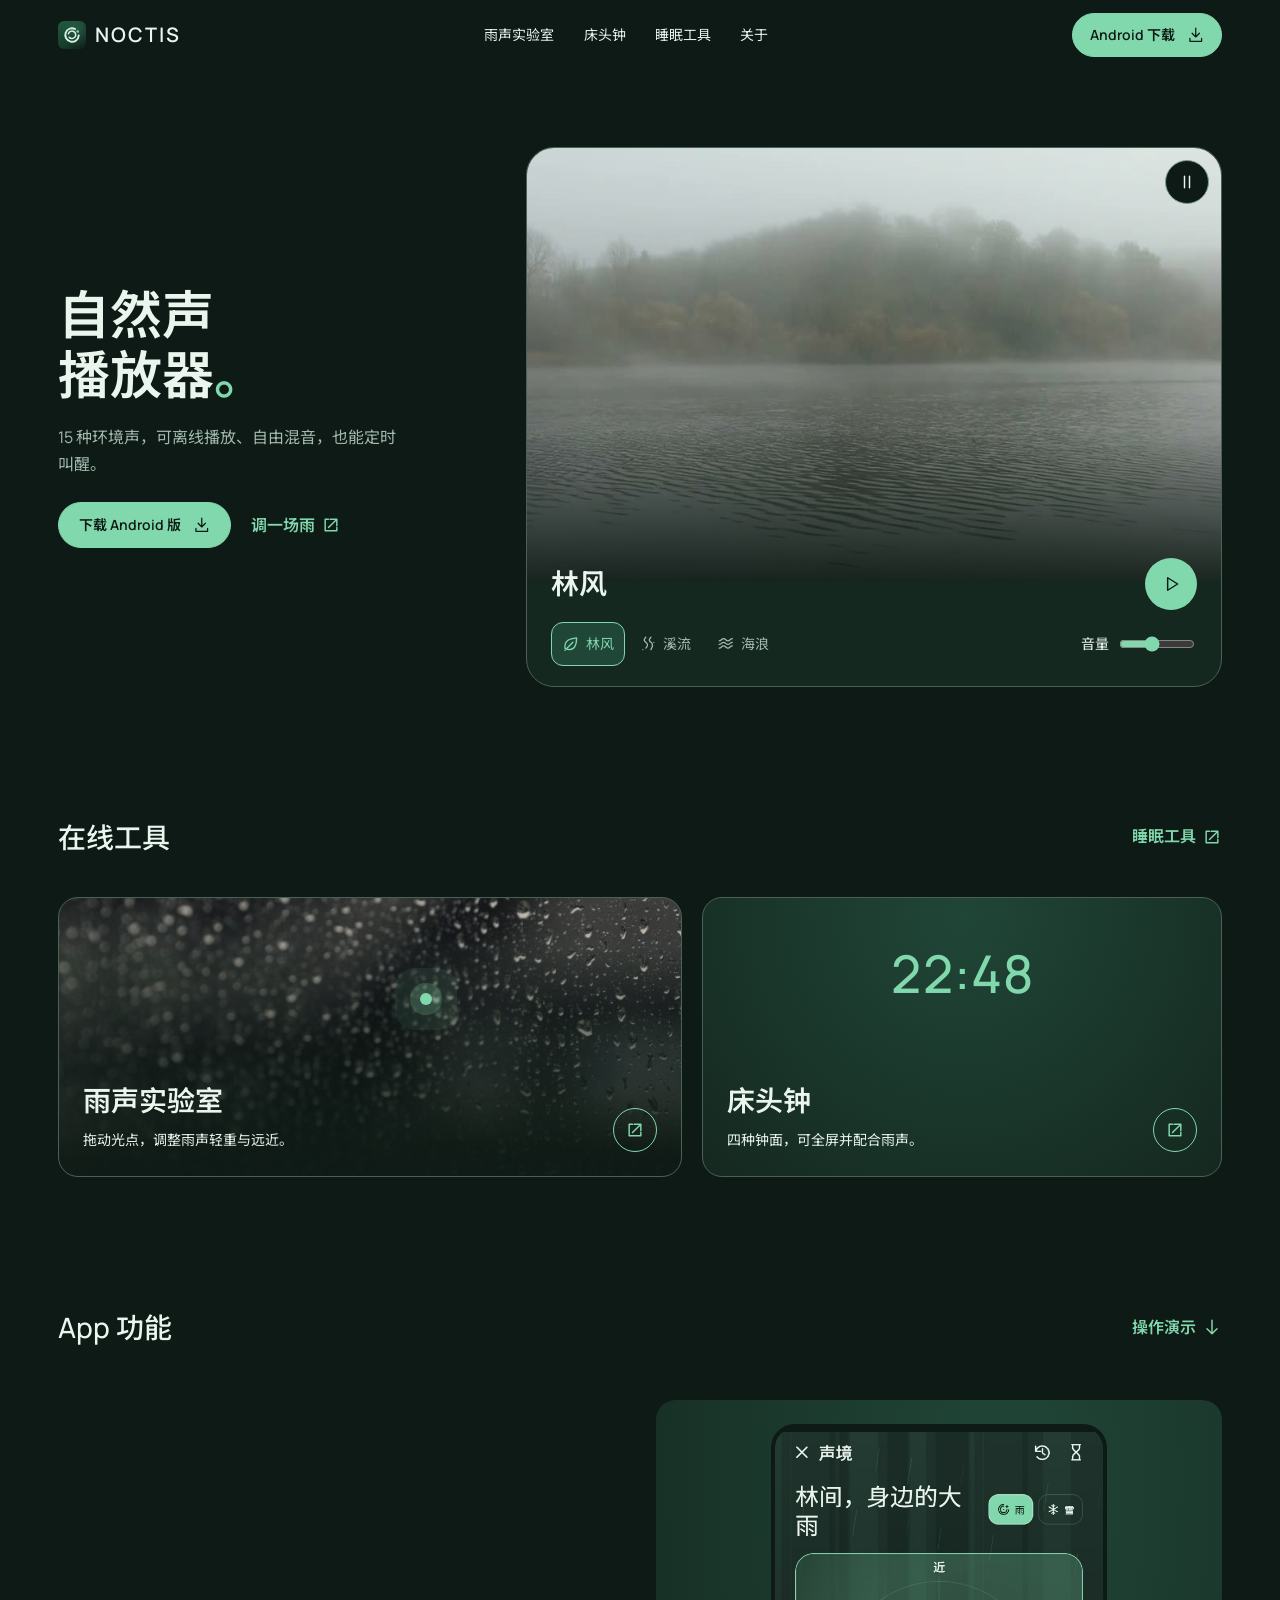
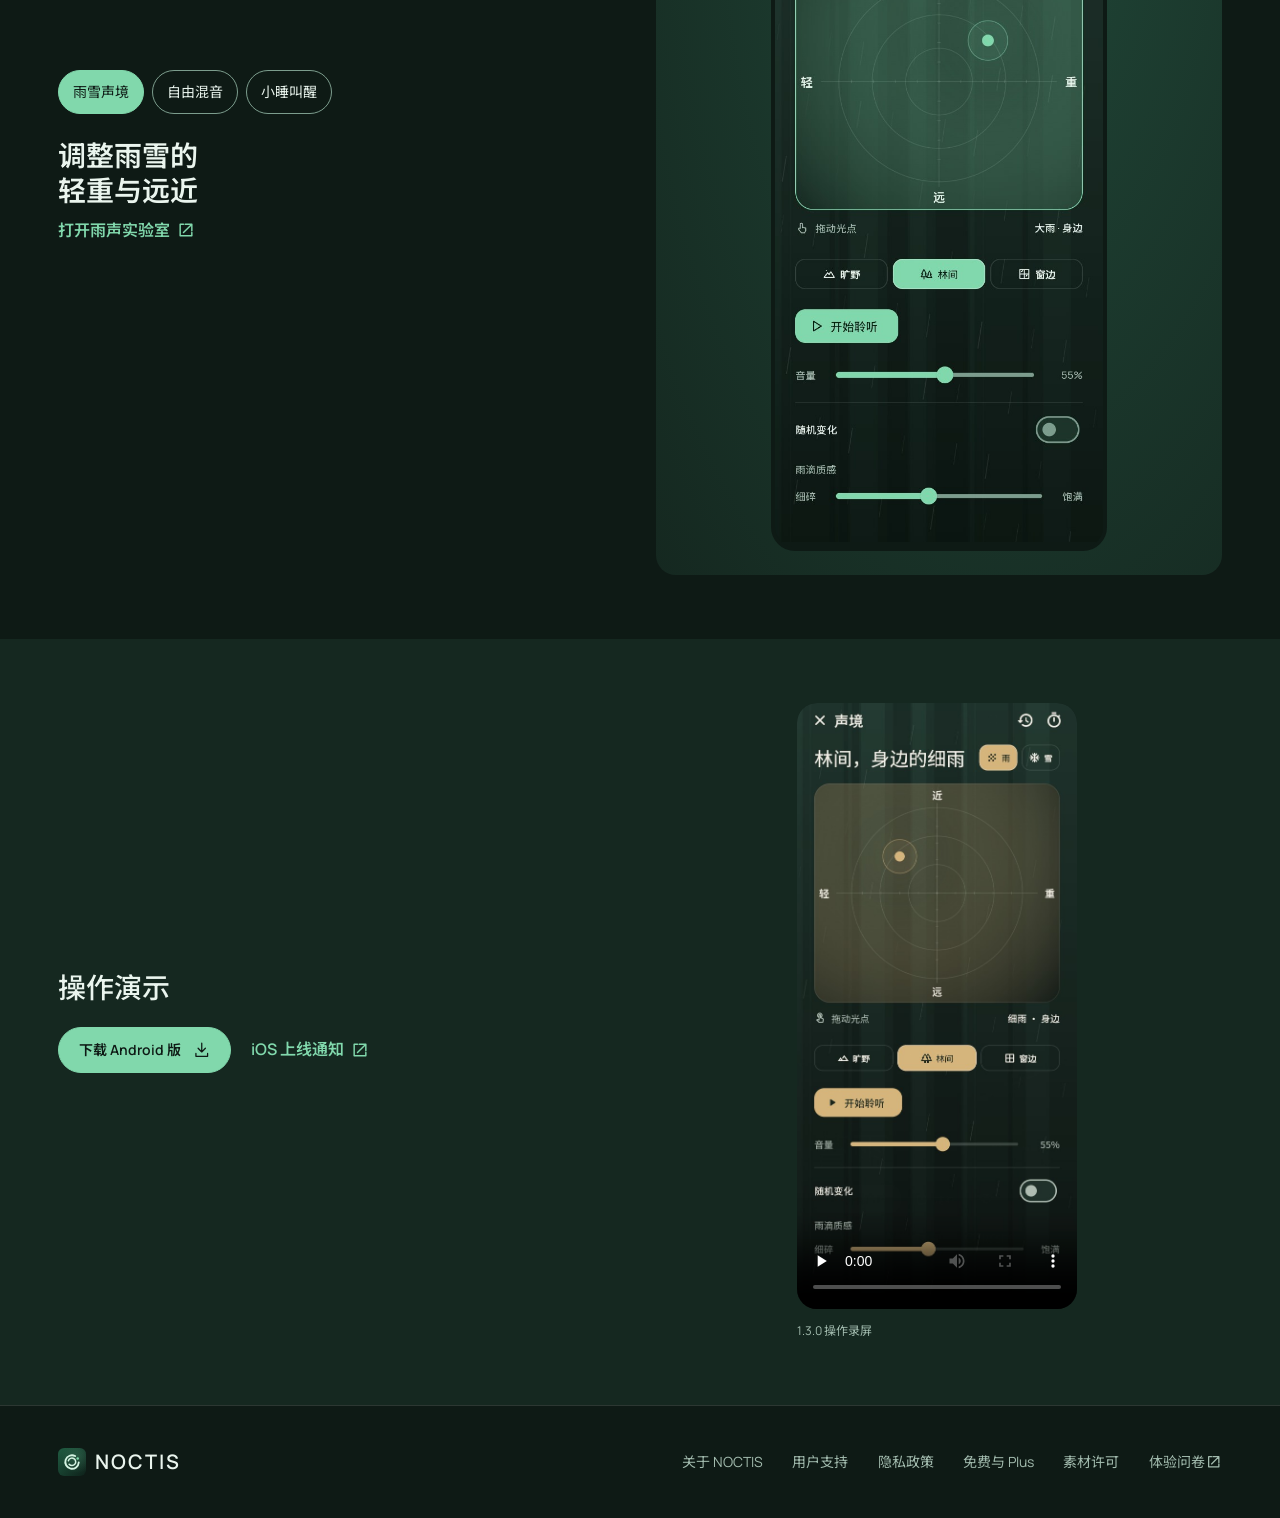
==== commit bfcacf58: "Publish NOCTIS green website and simplify the home page" ====
--- a/index.html
+++ b/index.html
@@ -4,13 +4,13 @@
   <meta charset="utf-8">
   <meta name="viewport" content="width=device-width,initial-scale=1">
   <meta name="description" content="NOCTIS 离线自然声播放器。试听林风、溪流和海浪，调节雨声，或下载 Android 版自由混音。">
-  <meta name="theme-color" content="#f4f0e7">
+  <meta name="theme-color" content="#0e1a15">
   <title>NOCTIS · 自然声播放器</title>
   <link rel="icon" href="assets/mark.svg">
   <link rel="preload" as="image" href="assets/forest.jpg" fetchpriority="high">
-  <link rel="stylesheet" href="assets/site.css?v=6">
-  <link rel="stylesheet" href="assets/product.css?v=3">
-  <script src="assets/site.js?v=6" defer></script>
+  <link rel="stylesheet" href="assets/site.css?v=7">
+  <link rel="stylesheet" href="assets/product.css?v=7">
+  <script src="assets/site.js?v=7" defer></script>
 </head>
 <body class="landing">
   <a class="skip" href="#main">跳到内容</a>
@@ -18,8 +18,8 @@
     <nav class="nav wrap" aria-label="主导航">
       <a class="brand" href="index.html" aria-label="NOCTIS 首页"><img src="assets/mark.svg" alt="" width="30" height="30"><span>NOCTIS</span></a>
       <div class="nav-links"><a href="rain.html">雨声实验室</a><a href="clock.html">床头钟</a><a href="sleep.html">睡眠工具</a><a href="about.html">关于</a></div>
-      <a class="nav-cta" href="support.html#android">Android 下载 <span aria-hidden="true">↓</span></a>
-      <details class="nav-menu"><summary aria-label="导航菜单"><i aria-hidden="true"></i></summary><div><a href="rain.html">雨声实验室</a><a href="clock.html">床头钟</a><a href="sleep.html">睡眠工具</a><a href="about.html">关于</a><a href="support.html">用户支持</a></div></details>
+      <a class="nav-cta" href="support.html#android">Android 下载 <svg class="glyph" aria-hidden="true"><use href="assets/icons.svg#download"/></svg></a>
+      <details class="nav-menu"><summary aria-label="导航菜单"><svg class="glyph" aria-hidden="true"><use href="assets/icons.svg#menu"/></svg></summary><div><a href="rain.html">雨声实验室</a><a href="clock.html">床头钟</a><a href="sleep.html">睡眠工具</a><a href="about.html">关于</a><a href="support.html">用户支持</a></div></details>
     </nav>
   </header>
   <main id="main">
@@ -28,31 +28,28 @@
         <h1 id="hero-title">自然声<br>播放器<span aria-hidden="true">。</span></h1>
         <p>15 种环境声，可离线播放、自由混音，也能定时叫醒。</p>
         <div class="hero-actions">
-          <a class="button" href="support.html#android">下载 Android 版 <span aria-hidden="true">↓</span></a>
-          <a class="text-link" href="rain.html">调一场雨 <span aria-hidden="true">↗</span></a>
+          <a class="button" href="support.html#android">下载 Android 版 <svg class="glyph" aria-hidden="true"><use href="assets/icons.svg#download"/></svg></a>
+          <a class="text-link" href="rain.html">调一场雨 <svg class="glyph" aria-hidden="true"><use href="assets/icons.svg#external"/></svg></a>
         </div>
       </div>
       <div class="player" aria-label="在线试听">
-        <div class="record" aria-hidden="true">
-          <div class="record-images">
+        <div class="scene-media" aria-hidden="true">
             <img class="is-current" data-photo="forest" src="assets/forest.jpg" alt="" fetchpriority="high">
             <img data-photo="stream" src="assets/stream.jpg" alt="" loading="lazy">
             <img data-photo="ocean" src="assets/ocean.jpg" alt="" loading="lazy">
             <video class="hero-video" data-src="assets/forest.mp4" muted playsinline loop preload="none"></video>
-          </div>
-          <i class="record-hole"></i>
         </div>
-        <button class="motion-toggle" type="button" aria-label="暂停背景动效" aria-pressed="false" hidden><span aria-hidden="true"></span></button>
+        <button class="motion-toggle" type="button" aria-label="暂停背景动效" aria-pressed="false" hidden><svg class="glyph motion-icon" aria-hidden="true"><use href="assets/icons.svg#pause"/></svg><svg class="glyph resume-icon" aria-hidden="true"><use href="assets/icons.svg#play"/></svg></button>
         <div class="player-console">
           <div class="deck-head">
             <div><div class="track-name" id="scene-name">林风</div></div>
-            <button class="play" id="preview" type="button" aria-label="试听林风" aria-pressed="false"><span class="play-glyph" aria-hidden="true"></span></button>
+            <button class="play" id="preview" type="button" aria-label="试听林风" aria-pressed="false"><svg class="glyph play-icon" aria-hidden="true"><use href="assets/icons.svg#play"/></svg><svg class="glyph pause-icon" aria-hidden="true"><use href="assets/icons.svg#pause"/></svg></button>
           </div>
           <div class="deck-controls">
             <div class="scene-tabs" role="group" aria-label="选择声境">
-              <button type="button" data-scene="forest" aria-pressed="true">林风</button>
-              <button type="button" data-scene="stream" aria-pressed="false">溪流</button>
-              <button type="button" data-scene="ocean" aria-pressed="false">海浪</button>
+              <button type="button" data-scene="forest" aria-pressed="true"><svg class="glyph" aria-hidden="true"><use href="assets/icons.svg#leaf"/></svg>林风</button>
+              <button type="button" data-scene="stream" aria-pressed="false"><svg class="glyph" aria-hidden="true"><use href="assets/icons.svg#stream"/></svg>溪流</button>
+              <button type="button" data-scene="ocean" aria-pressed="false"><svg class="glyph" aria-hidden="true"><use href="assets/icons.svg#wave"/></svg>海浪</button>
             </div>
             <label class="volume">音量 <input aria-label="试听音量" id="preview-volume" type="range" min="0" max="100" value="42"></label>
           </div>
@@ -63,23 +60,23 @@
     </section>
     <section class="web-tools" id="web-tools" aria-labelledby="tools-title">
       <div class="wrap">
-        <div class="section-heading"><h2 id="tools-title">在线工具</h2><a class="text-link" href="sleep.html">睡眠工具 <span aria-hidden="true">↗</span></a></div>
+        <div class="section-heading"><h2 id="tools-title">在线工具</h2><a class="text-link" href="sleep.html">睡眠工具 <svg class="glyph" aria-hidden="true"><use href="assets/icons.svg#external"/></svg></a></div>
         <div class="web-tool-grid">
           <a class="web-tool-card web-tool-rain" href="rain.html">
             <span class="rain-sight" aria-hidden="true"></span>
-            <div><h3>雨声实验室</h3></div>
-            <span class="tool-arrow" aria-hidden="true">↗</span>
+            <div><h3>雨声实验室</h3><p>拖动光点，调整雨声轻重与远近。</p></div>
+            <span class="tool-arrow"><svg class="glyph" aria-hidden="true"><use href="assets/icons.svg#external"/></svg></span>
           </a>
           <a class="web-tool-card web-tool-clock" href="clock.html">
             <span class="web-clock-art" aria-hidden="true">22:48</span>
-            <div><h3>床头钟</h3></div>
-            <span class="tool-arrow" aria-hidden="true">↗</span>
+            <div><h3>床头钟</h3><p>四种钟面，可全屏并配合雨声。</p></div>
+            <span class="tool-arrow"><svg class="glyph" aria-hidden="true"><use href="assets/icons.svg#external"/></svg></span>
           </a>
         </div>
       </div>
     </section>
     <section class="features wrap" id="features" aria-labelledby="features-title">
-      <div class="section-heading"><h2 id="features-title">App 功能</h2><a class="text-link" href="#demo">操作演示 <span aria-hidden="true">↓</span></a></div>
+      <div class="section-heading"><h2 id="features-title">App 功能</h2><a class="text-link" href="#demo">操作演示 <svg class="glyph" aria-hidden="true"><use href="assets/icons.svg#jumpDown"/></svg></a></div>
       <div class="product" data-feature="field">
         <div class="product-copy">
           <div class="feature-tabs" role="tablist" aria-label="探索 NOCTIS 功能">
@@ -88,27 +85,27 @@
             <button id="tab-nap" role="tab" type="button" aria-selected="false" aria-controls="panel-nap" tabindex="-1">小睡叫醒</button>
           </div>
           <div class="feature-panels">
-            <section id="panel-field" role="tabpanel" aria-labelledby="tab-field"><h3>调整雨雪的<br>轻重与远近</h3><a class="text-link" href="rain.html">打开雨声实验室 ↗</a></section>
+            <section id="panel-field" role="tabpanel" aria-labelledby="tab-field"><h3>调整雨雪的<br>轻重与远近</h3><a class="text-link" href="rain.html">打开雨声实验室 <svg class="glyph" aria-hidden="true"><use href="assets/icons.svg#external"/></svg></a></section>
             <section id="panel-mix" role="tabpanel" aria-labelledby="tab-mix" hidden><h3>为音乐混入<br>一层环境声</h3><p>导入本地音乐，逐轨调整音量，把喜欢的组合存到设备。</p></section>
-            <section id="panel-nap" role="tabpanel" aria-labelledby="tab-nap" hidden><h3>选一种声音<br>定时叫醒</h3><p>设定时长，到点后环境声淡出，换上渐强的铃声、鸟鸣或溪流。</p><a class="text-link" href="support.html#nap-help">小睡使用方法 ↗</a></section>
+            <section id="panel-nap" role="tabpanel" aria-labelledby="tab-nap" hidden><h3>选一种声音<br>定时叫醒</h3><p>设定时长，到点后环境声淡出，换上渐强的铃声、鸟鸣或溪流。</p><a class="text-link" href="support.html#nap-help">小睡使用方法 <svg class="glyph" aria-hidden="true"><use href="assets/icons.svg#external"/></svg></a></section>
           </div>
         </div>
         <figure class="feature-device">
           <div class="device">
-            <img class="feature-screen is-current" data-screen="field" src="assets/app-field.jpg" alt="雨雪四象限声境界面" width="780" height="1688" loading="lazy">
-            <img class="feature-screen" data-screen="mix" src="assets/app-mix.jpg" alt="自由混音界面" width="780" height="1688" loading="lazy" aria-hidden="true">
-            <img class="feature-screen" data-screen="nap" src="assets/app-nap.jpg" alt="小睡叫醒设置界面" width="780" height="1688" loading="lazy" aria-hidden="true">
+            <img class="feature-screen is-current" data-screen="field" src="assets/app-field.jpg" alt="雨雪四象限声境界面" width="585" height="1266" loading="lazy">
+            <img class="feature-screen" data-screen="mix" src="assets/app-mix.jpg" alt="自由混音界面" width="585" height="1266" loading="lazy" aria-hidden="true">
+            <img class="feature-screen" data-screen="nap" src="assets/app-nap.jpg" alt="小睡叫醒设置界面" width="585" height="1266" loading="lazy" aria-hidden="true">
           </div>
         </figure>
       </div>
     </section>
     <section class="demo" id="demo" aria-labelledby="demo-title">
       <div class="wrap demo-layout">
-        <div><h2 id="demo-title">操作演示</h2><div class="hero-actions"><a class="button" href="support.html#android">下载 Android 版 ↓</a><a class="text-link" href="support.html#ios">iOS 上线通知 ↗</a></div></div>
-        <figure class="proof-video"><video controls playsinline preload="none" poster="assets/app-demo.jpg" aria-label="NOCTIS 雨雪声境、自由混音、小睡叫醒操作录屏"><source src="assets/app-demo.mp4" type="video/mp4"></video></figure>
+        <div><h2 id="demo-title">操作演示</h2><div class="hero-actions"><a class="button" href="support.html#android">下载 Android 版 <svg class="glyph" aria-hidden="true"><use href="assets/icons.svg#download"/></svg></a><a class="text-link" href="support.html#ios">iOS 上线通知 <svg class="glyph" aria-hidden="true"><use href="assets/icons.svg#external"/></svg></a></div></div>
+        <figure class="proof-video"><video controls playsinline preload="none" poster="assets/app-demo.jpg" aria-label="NOCTIS 雨雪声境、自由混音、小睡叫醒操作录屏"><source src="assets/app-demo.mp4" type="video/mp4"></video><figcaption>1.3.0 操作录屏</figcaption></figure>
       </div>
     </section>
   </main>
-  <footer class="footer"><div class="wrap"><a class="brand" href="index.html" aria-label="NOCTIS 首页"><img src="assets/mark.svg" alt="" width="30" height="30"><span>NOCTIS</span></a><nav aria-label="页脚导航"><a href="about.html">关于 NOCTIS</a><a href="support.html">用户支持</a><a href="privacy.html">隐私政策</a><a href="terms.html">免费与 Plus</a><a href="credits.html">素材许可</a><a id="survey-footer" href="https://v.wjx.cn/vm/Q10hQEz.aspx" target="_blank" rel="noopener noreferrer">体验问卷 ↗</a></nav></div></footer>
+  <footer class="footer"><div class="wrap"><a class="brand" href="index.html" aria-label="NOCTIS 首页"><img src="assets/mark.svg" alt="" width="30" height="30"><span>NOCTIS</span></a><nav aria-label="页脚导航"><a href="about.html">关于 NOCTIS</a><a href="support.html">用户支持</a><a href="privacy.html">隐私政策</a><a href="terms.html">免费与 Plus</a><a href="credits.html">素材许可</a><a id="survey-footer" href="https://v.wjx.cn/vm/Q10hQEz.aspx" target="_blank" rel="noopener noreferrer">体验问卷 <svg class="glyph" aria-hidden="true"><use href="assets/icons.svg#external"/></svg></a></nav></div></footer>
 </body>
 </html>
--- a/assets/site.css
+++ b/assets/site.css
@@ -1,128 +1,148 @@
-@font-face {
-  font-family: "Instrument Serif";
-  src: url("InstrumentSerif-Regular.ttf") format("truetype");
-  font-display: swap;
+@import url('fonts/fonts.css');
+
+:root {
+  color-scheme: dark;
+  --green-50: #ecf9f1;
+  --green-100: #d5f4e3;
+  --green-200: #abeac9;
+  --green-300: #81d8ac;
+  --green-400: #59c38e;
+  --green-500: #379f6e;
+  --green-600: #287f57;
+  --green-700: #206747;
+  --green-800: #184e38;
+  --green-900: #103b2b;
+  --background: #0e1a15;
+  --surface: #152820;
+  --surface-raised: #1c342a;
+  --secondary: #204637;
+  --brand: var(--green-300);
+  --on-brand: var(--background);
+  --text: #eaf5ee;
+  --text-muted: #a2bbae;
+  --outline: #7c9d8d;
+  --divider: #4b6156;
+  --danger: #ffabaa;
+  --font-family: 'Manrope', 'Noto Sans SC', 'PingFang SC', 'Microsoft YaHei', sans-serif;
+  --font-display: 3.25rem;
+  --font-title: 1.75rem;
+  --font-headline: 1.25rem;
+  --font-body: 1rem;
+  --font-label: .875rem;
+  --font-caption: .75rem;
+  --radius-control: 12px;
+  --radius-card: 20px;
+  --radius-panel: 28px;
+  --motion-fast: 120ms;
+  --motion-standard: 240ms;
+  --motion-slow: 400ms;
+  --ease: cubic-bezier(.2,.65,.3,1);
+  --page: 1220px;
+  font-family: var(--font-family);
 }
-:root {
-  color-scheme: light;
-  --bg: #f4f0e7;
-  --panel: #fffdf6;
-  --ink: #101714;
-  --pine: #214f41;
-  --muted: #55635a;
-  --gold: #d7b67d;
-  --line: #c6cbc0;
-  --night: #101714;
-  --paper: #f4f0e7;
-  --page: 1220px;
-  --ease: cubic-bezier(.22,.75,.22,1);
-  --serif: "Instrument Serif", "Songti SC", "Noto Serif CJK SC", "Source Han Serif SC", "SimSun", Georgia, serif;
-  font-family: system-ui, "PingFang SC", "Microsoft YaHei", sans-serif;
-}
+.glyph { width: 1.25em; height: 1.25em; flex: none; display: inline-block; vertical-align: middle; }
 * { box-sizing: border-box; }
 [hidden] { display: none !important; }
 html { scroll-behavior: smooth; scroll-padding-top: 92px; }
-body { margin: 0; background: var(--bg); color: var(--ink); line-height: 1.7; }
-button, input { font: inherit; }
+body { margin: 0; background: var(--background); color: var(--text); line-height: 1.7; }
+button, input, select, textarea { font: inherit; }
 button { color: inherit; cursor: pointer; }
 a { color: inherit; text-decoration: none; }
 h1, h2, h3, p, figure { margin: 0; }
-p { color: var(--muted); }
+p { color: var(--text-muted); }
 img { display: block; max-width: 100%; }
-::selection { background: #c8d8c5; color: var(--night); }
-:focus-visible { outline: 3px solid #ae812b; outline-offset: 4px; }
+::selection { background: var(--brand); color: var(--on-brand); }
+:focus-visible { outline: 2px solid var(--brand); outline-offset: 4px; }
 .wrap { width: min(var(--page), calc(100% - clamp(36px, 9vw, 156px))); margin-inline: auto; }
-.skip { position: fixed; left: 12px; top: 10px; z-index: 20; background: var(--paper); color: var(--ink); padding: 8px 16px; transform: translateY(-165%); }
+.skip { position: fixed; left: 12px; top: 10px; z-index: 20; background: var(--surface); color: var(--text); padding: 8px 16px; transform: translateY(-165%); }
 .skip:focus { transform: none; }
-.top { position: sticky; top: 0; z-index: 8; background: rgb(244 240 231 / 94%); backdrop-filter: blur(16px); border-bottom: 1px solid var(--line); }
+.top { position: sticky; top: 0; z-index: 8; background: var(--background); border-bottom: 1px solid var(--divider); }
 .nav { display: flex; align-items: center; min-height: 70px; gap: clamp(12px, 3vw, 45px); }
-.brand { display: inline-flex; align-items: center; gap: 9px; white-space: nowrap; font: 400 34px/.98 "Instrument Serif", Georgia, serif; letter-spacing: -.032em; }
+.brand { display: inline-flex; align-items: center; gap: 9px; white-space: nowrap; font: 600 var(--font-headline)/1 var(--font-family); letter-spacing: .1em;  }
 .brand img { width: 28px; height: 28px; }
 .nav-links, .footer nav { display: flex; flex-wrap: wrap; align-items: center; gap: clamp(12px, 2.3vw, 33px); }
 .nav-links { margin: 0 auto; }
-.nav-links a, .footer nav a { display: inline-flex; align-items: center; min-height: 44px; font-size: 15px; }
+.nav-links a, .footer nav a { display: inline-flex; align-items: center; min-height: 44px; font-size: var(--font-label); }
 .nav-links a:hover, .footer nav a:hover, .nav a[aria-current="page"] { text-decoration: underline; text-underline-offset: .45em; }
 .nav-cta, .button, .tool-primary {
   display: inline-flex; align-items: center; justify-content: center; gap: 12px; min-height: 46px; padding: 8px 20px;
-  font-size: 15px; font-weight: 620; line-height: 1.4; border: 1px solid var(--pine); border-radius: 99px;
-  background: var(--pine); color: #fffdf3; transition: background .2s, transform .22s var(--ease);
+  font-size: var(--font-label); font-weight: 600; line-height: 1.4; border: 1px solid var(--brand); border-radius: 99px;
+  background: var(--brand); color: var(--on-brand); transition: background var(--motion-fast) var(--ease), transform var(--motion-fast) var(--ease);
 }
-.nav-cta { min-height: 40px; padding-inline: 17px; font-size: 14px; white-space: nowrap; }
-.button:hover, .nav-cta:hover, .tool-primary:hover { background: #173e32; }
+.nav-cta { min-height: 44px; padding-inline: 17px; font-size: 14px; white-space: nowrap; }
+.button:hover, .nav-cta:hover, .tool-primary:hover { background: var(--green-200); }
 .button:active, .tool-primary:active { transform: scale(.97); }
 .nav-menu { display: none; }
-.footer { background: var(--night); color: var(--paper); border-top: 1px solid #ffffff20; padding-block: 34px; }
+.footer { background: var(--background); color: var(--text); border-top: 1px solid #ffffff20; padding-block: 34px; }
 .footer .wrap { display: flex; align-items: center; justify-content: space-between; gap: 24px; }
-.footer nav { color: #d6d9cf; }
-.footer .brand { font-size: 27px; }
-.text-link { display: inline-flex; align-items: center; gap: 6px; min-height: 44px; color: var(--pine); font-weight: 650; }
+.footer nav { color: var(--text-muted); }
+.footer .brand { font-size: var(--font-headline); }
+.text-link { display: inline-flex; align-items: center; gap: 6px; min-height: 44px; color: var(--brand); font-weight: 600; }
 .text-link:hover { text-decoration: underline; text-underline-offset: .3em; }
 .section-heading { display: flex; align-items: center; justify-content: space-between; gap: 16px; margin-bottom: clamp(22px, 3vw, 42px); }
 .section-heading h2, .demo h2, .tool-title h1, .sleep-intro h1, .article-aside h1 {
-  font-family: var(--serif); font-weight: 500; line-height: 1.15; letter-spacing: -.04em; text-wrap: balance;
+  font-family: var(--font-family); font-weight: 500; line-height: 1.15;  text-wrap: balance;
 }
-.section-heading h2, .demo h2 { font-size: clamp(32px, 4.6vw, 65px); }
-.tool-title h1, .sleep-intro h1, .article-aside h1 { font-size: clamp(42px, 6.2vw, 82px); }
-.tool-title, .sleep-intro { display: flex; align-items: end; flex-wrap: wrap; justify-content: space-between; gap: 12px 24px; padding-bottom: clamp(18px, 2.6vw, 32px); margin-bottom: clamp(22px, 3vw, 36px); border-bottom: 1px solid var(--line); }
+.section-heading h2, .demo h2 { font-size: var(--font-title); }
+.tool-title h1, .sleep-intro h1, .article-aside h1 { font-size: var(--font-display); }
+.tool-title, .sleep-intro { display: flex; align-items: end; flex-wrap: wrap; justify-content: space-between; gap: 12px 24px; padding-bottom: clamp(18px, 2.6vw, 32px); margin-bottom: clamp(22px, 3vw, 36px); border-bottom: 1px solid var(--divider); }
 .article-shell { display: grid; grid-template-columns: minmax(185px,.66fr) minmax(0,1.4fr); gap: clamp(45px,8vw,132px); align-items: start; padding-block: clamp(40px, 7vw, 100px); }
 .article-aside { position: sticky; top: 110px; }
-.article-aside h1 { font-size: clamp(38px, 4.8vw, 66px); }
-.section-list { display: grid; margin-top: 30px; padding-left: 16px; border-left: 2px solid var(--gold); gap: 4px; }
-.section-list a { display: flex; align-items: center; min-height: 38px; color: var(--muted); }
-.section-list a:hover { text-decoration: underline; color: var(--pine); }
+.section-list { display: grid; margin-top: 30px; padding-left: 16px; border-left: 2px solid var(--brand); gap: 4px; }
+.section-list a { display: flex; align-items: center; min-height: 44px; color: var(--text-muted); }
+.section-list a:hover { text-decoration: underline; color: var(--brand); }
 .article { max-width: 760px; min-width: 0; overflow-wrap: anywhere; font-size: 16px; }
-.article p, .article li, .trust-list dd { color: var(--muted); line-height: 1.9; }
-.article h2 { font-size: clamp(23px, 2.7vw, 33px); font-weight: 600; letter-spacing: -.035em; margin: 38px 0 14px; padding-top: 18px; border-top: 1px solid var(--line); }
+.article p, .article li, .trust-list dd { color: var(--text-muted); line-height: 1.9; }
+.article h2 { font-size: var(--font-headline); font-weight: 600;  margin: 38px 0 14px; padding-top: 18px; border-top: 1px solid var(--divider); }
 .article p + p, .article .button + p { margin-top: 12px; }
-.article p a, .article li a, .article dd a { color: var(--pine); text-decoration: underline; text-underline-offset: .2em; }
+.article p a, .article li a, .article dd a { color: var(--brand); text-decoration: underline; text-underline-offset: .2em; }
 .article .button { margin: 16px 0 8px; }
 .article ul { padding-left: 1.3em; }
 .article li + li { margin-top: 12px; }
-.article code { font-family: ui-monospace, monospace; font-size: .9em; }
-.article details { border-bottom: 1px solid var(--line); }
+.article code { font-family: var(--font-family); font-size: .9em; }
+.article details { border-bottom: 1px solid var(--divider); }
 .article summary { cursor: pointer; font-weight: 600; padding: 14px 0; }
 .article details[open] p:last-child { padding-bottom: 20px; }
 .trust-list { display: grid; gap: 18px; }
-.trust-list dt { font-weight: 650; }
+.trust-list dt { font-weight: 600; }
 .trust-list dd { margin: 0; }
-.status-note { border-left: 3px solid var(--gold); padding-left: 16px; }
-.plans { display: grid; margin-block: 24px; border: 1px solid var(--line); background: var(--panel); border-radius: 18px; padding: 0 22px; }
+.status-note { border-left: 3px solid var(--brand); padding-left: 16px; }
+.plans { display: grid; margin-block: 24px; border: 1px solid var(--divider); background: var(--surface); border-radius: var(--radius-card); padding: 0 22px; }
 .plans .card { padding: 20px 0; }
-.plans .card + .card { border-top: 1px solid var(--line); }
+.plans .card + .card { border-top: 1px solid var(--divider); }
 .plans h3 { font-size: 20px; }
 
 .sleep-main { padding-block: clamp(28px,5vw,76px) clamp(48px,7vw,95px); }
 .sleep-grid { display: grid; grid-template-columns: repeat(2,minmax(0,1fr)); gap: 18px; margin-top: 18px; }
-.sleep-card { padding: clamp(22px, 3.7vw, 46px); background: var(--panel); border: 1px solid var(--line); border-radius: 18px; }
-.sleep-card h2, .app-bridge h2 { font-family: var(--serif); font-size: clamp(26px, 3vw, 42px); font-weight: 500; line-height: 1.25; letter-spacing: -.035em; }
+.sleep-card { padding: clamp(22px, 3.7vw, 46px); background: var(--surface); border: 1px solid var(--divider); border-radius: var(--radius-card); }
+.sleep-card h2, .app-bridge h2 { font-family: var(--font-family); font-size: var(--font-title); font-weight: 500; line-height: 1.25;  }
 .sleep-card h2 + p { margin-top: 10px; }
-.breathing, .clock-stage, .rain-visual, .demo { --ink: #f4f0e7; --muted: #c1cabe; --line: #ffffff36; color: var(--ink); }
-.breathing { display: grid; align-items: center; grid-template-columns: repeat(2,minmax(0,1fr)); background: radial-gradient(ellipse at 76% 46%, #284b3d, transparent 65%), var(--night); }
+.breathing { display: grid; align-items: center; grid-template-columns: repeat(2,minmax(0,1fr)); background: radial-gradient(ellipse at 76% 46%, #284b3d, transparent 65%), var(--background); }
 .breath-stage { position: relative; display: grid; place-items: center; min-height: clamp(180px, 23vw, 292px); }
 .breath-stage::before, .breath-orb { content: ""; width: min(48%, 152px); aspect-ratio: 1; border-radius: 50%; }
-.breath-stage::before { position: absolute; box-shadow: 0 0 0 18px #d7b67d24, 0 0 0 38px #d7b67d16, 0 0 0 60px #d7b67d0b; }
-.breath-orb { background: radial-gradient(ellipse at 30% 24%, #f0dab0, #a5986d 55%, #5b6450); animation: breathe 10s infinite paused; }
+.breath-stage::before { position: absolute; box-shadow: 0 0 0 18px #81d8ac24, 0 0 0 38px #81d8ac16, 0 0 0 60px #81d8ac0b; }
+.breath-orb { background: radial-gradient(ellipse at 30% 24%, var(--green-200), var(--green-500) 55%, var(--green-800)); animation: breathe 10s infinite paused; }
 .breath-stage[data-state="running"] .breath-orb { animation-play-state: running; }
 .breath-stage[data-state="idle"] .breath-orb { animation: none; }
-.breath-phase { position: absolute; background: #15291fcc; color: #fffaf0; padding: 3px 10px; border-radius: 99px; }
+.breath-phase { position: absolute; background: var(--background); color: var(--text); padding: 3px 10px; border-radius: 99px; }
 @keyframes breathe { 0%, 100% { transform: scale(.84); } 40% { transform: scale(1.2); } }
 .tool-actions, .bridge-actions { display: flex; flex-wrap: wrap; gap: 10px; align-items: center; margin-top: 22px; }
-.tool-button { min-height: 44px; padding: 8px 17px; border: 1px solid var(--line); border-radius: 99px; color: inherit; background: transparent; }
-.tool-button.tool-primary { color: var(--paper); border-color: var(--pine); background: var(--pine); }
-.breathing .tool-primary, .demo .button { color: var(--night); background: var(--gold); border-color: var(--gold); }
+.tool-button { min-height: 44px; padding: 8px 17px; border: 1px solid var(--divider); border-radius: 99px; color: inherit; background: transparent; }
+.tool-button.tool-primary { color: var(--on-brand); border-color: var(--brand); background: var(--brand); }
+.breathing .tool-primary, .demo .button { color: var(--background); background: var(--brand); border-color: var(--brand); }
 .tool-button:disabled { opacity: .5; cursor: default; }
 .breath-clock { margin-inline-start: 5px; font-variant-numeric: tabular-nums; }
 .sleep-form { display: grid; grid-template-columns: repeat(2,minmax(0,1fr)); gap: 12px; margin-top: 22px; align-items: end; }
-.sleep-form label { display: grid; gap: 5px; font-size: 14px; color: var(--muted); min-width: 0; }
-.sleep-form input { width: 100%; min-width: 0; min-height: 44px; padding: 8px; color: var(--ink); border: 1px solid var(--line); background: var(--paper); border-radius: 7px; }
-.sleep-result { display: block; min-height: 1.7em; margin-top: 18px; color: var(--pine); }
+.sleep-form label { display: grid; gap: 5px; font-size: 14px; color: var(--text-muted); min-width: 0; }
+.sleep-form input { width: 100%; min-width: 0; min-height: 44px; padding: 8px; color: var(--text); border: 1px solid var(--outline); background: var(--surface-raised); border-radius: var(--radius-control); }
+.sleep-result { display: block; min-height: 1.7em; margin-top: 18px; color: var(--brand); }
 .checklist { display: grid; margin-top: 18px; }
 .checklist label { display: flex; align-items: center; gap: 10px; min-height: 42px; cursor: pointer; }
-input { accent-color: var(--pine); }
+input { accent-color: var(--brand); }
 .checklist input { width: 18px; height: 18px; }
-.check-progress { height: 4px; border-radius: 4px; background: var(--line); overflow: hidden; margin-top: 16px; }
-.check-progress span { display: block; height: 100%; background: var(--pine); width: calc(var(--completed, 0) * 100%); transition: width .4s var(--ease); }
-.app-bridge { border-top: 1px solid var(--line); margin-top: 36px; padding-top: 28px; }
+.check-progress { height: 4px; border-radius: 4px; background: var(--divider); overflow: hidden; margin-top: 16px; }
+.check-progress span { display: block; height: 100%; background: var(--brand); width: calc(var(--completed, 0) * 100%); transition: width .4s var(--ease); }
+.app-bridge { border-top: 1px solid var(--divider); margin-top: 36px; padding-top: 28px; }
 .app-bridge h2 { margin-bottom: 12px; }
 .bridge-actions { gap: 10px 20px; }
 
@@ -133,24 +153,33 @@
   .nav-menu { display: block; }
   .nav-menu summary { display: grid; place-items: center; width: 44px; height: 44px; cursor: pointer; list-style: none; }
   .nav-menu summary::-webkit-details-marker { display: none; }
-  .nav-menu summary i { width: 22px; height: 8px; border-block: 1.5px solid var(--pine); }
-  .nav-menu[open] summary i { transform: rotate(-12deg); }
-  .nav-menu > div { position: absolute; right: 0; top: 100%; left: 0; display: grid; padding: 8px max(20px, 4.5vw) 16px; background: var(--paper); border-bottom: 1px solid var(--line); box-shadow: 0 15px 25px #10171412; }
+  .nav-menu summary .glyph { color: var(--brand); }
+    .nav-menu > div { position: absolute; right: 0; top: 100%; left: 0; display: grid; padding: 8px max(20px, 4.5vw) 16px; background: var(--surface); border-bottom: 1px solid var(--divider); box-shadow: 0 15px 25px #10171412; }
   .nav-menu div a { min-height: 44px; display: flex; align-items: center; }
   .footer .wrap { align-items: start; flex-direction: column; }
   .footer nav { gap: 0 20px; }
   .article-shell { grid-template-columns: 1fr; gap: 25px; }
   .article-aside { position: static; }
-  .section-list { display: flex; flex-wrap: wrap; gap: 0 15px; border: 0; border-block: 1px solid var(--line); padding: 7px 0; margin-top: 18px; }
+  .section-list { display: flex; flex-wrap: wrap; gap: 0 15px; border: 0; border-block: 1px solid var(--divider); padding: 7px 0; margin-top: 18px; }
   .section-list a { font-size: 14px; }
 }
 @media (max-width: 650px) {
   .sleep-grid, .breathing { grid-template-columns: minmax(0,1fr); }
   .breath-stage { margin-top: 30px; margin-bottom: 12px; }
-  .nav .brand { font-size: 29px; }
-  .nav-cta { font-size: 13px; min-height: 38px; padding-inline: 12px; }
+  .nav .brand { font-size: var(--font-headline); }
+  .nav-cta { font-size: var(--font-label); min-height: 44px; padding-inline: 12px; }
 }
 @media (prefers-reduced-motion: reduce) {
   html { scroll-behavior: auto; }
   *, *::before, *::after { animation: none !important; transition-duration: .01ms !important; }
 }
+
+.nav a[aria-current="page"] { color: var(--brand); }
+.article { padding-block: 16px 0; }
+.article .status-note { background: var(--surface-raised); border-radius: var(--radius-control); padding: 16px 20px; }
+.trust-list > div { border-top: 1px solid var(--divider); padding-top: 12px; }
+@media (max-width: 650px) {
+  .tool-title h1, .sleep-intro h1, .article-aside h1 { font-size: var(--font-title); }
+  .section-heading { align-items: start; gap: 8px; }
+  .section-heading h2 { font-size: var(--font-headline); }
+}
--- a/assets/product.css
+++ b/assets/product.css
@@ -1,101 +1,118 @@
-.opening { display: grid; grid-template-columns: minmax(0,.86fr) minmax(0,1.14fr); align-items: center; gap: clamp(28px, 6vw, 92px); padding-block: clamp(36px, 6vw, 80px); }
-.intro h1 { font: 500 clamp(70px, 8.1vw, 118px)/1.06 var(--serif); letter-spacing: -.075em; }
-.intro h1 span { color: #66876b; }
-.intro > p { max-width: 19em; margin-top: 25px; font-size: clamp(16px, 1.45vw, 20px); }
-.hero-actions { display: flex; align-items: center; flex-wrap: wrap; gap: 10px 25px; margin-top: 24px; }
+.opening {
+  display: grid;
+  grid-template-columns: minmax(265px,.72fr) minmax(0,1.28fr);
+  align-items: center;
+  gap: clamp(32px,6vw,96px);
+  padding-block: clamp(36px,6vw,96px) 64px;
+}
+.intro h1 { font-size: var(--font-display); font-weight: 600; line-height: 1.14; text-wrap: balance; }
+.intro h1 span { color: var(--brand); }
+.intro > p { max-width: 22em; margin-top: 20px; }
+.hero-actions { display: flex; align-items: center; flex-wrap: wrap; gap: 8px 20px; margin-top: 24px; }
 .player {
-  position: relative; isolation: isolate; overflow: hidden; border-radius: 18px; color: var(--paper);
-  padding: clamp(18px, 3vw, 36px); display: grid; justify-items: center; gap: 18px;
-  background: radial-gradient(ellipse at 12% -16%, #52715e 0%, #27473a 34%, #17332b 68%, #10271e); box-shadow: inset 0 0 0 1px #15281c7a;
+  position: relative;
+  overflow: hidden;
+  border-radius: var(--radius-panel);
+  background: var(--surface);
+  border: 1px solid var(--divider);
 }
-.player::before { content: ""; position: absolute; z-index: -1; inset: 0; opacity: .27; background: repeating-linear-gradient(104deg, transparent 0 3px, #d2dfb71c 4px, transparent 5px); }
-.record { position: relative; isolation: isolate; width: min(78%, 370px); aspect-ratio: 1; border-radius: 50%; padding: 7%; background: repeating-radial-gradient(circle, #18271f 0 1px, #374137 1.7px, #102019 2.8px); box-shadow: 2px 12px 24px #07140c66, 0 0 0 1px #94a38b3d; }
-.record::before { content: ""; position: absolute; z-index: -1; inset: 0; border-radius: 50%; background: conic-gradient(from 30deg,transparent, #e4dbac44 32deg, transparent 65deg 170deg, #d7d7a739 206deg, transparent 240deg); animation: turn 22s linear infinite; animation-play-state: paused; }
-.player:has(.play[aria-pressed="true"]) .record::before { animation-play-state: running; }
-.player.motion-paused .record::before { animation-play-state: paused; }
-@keyframes turn { to { transform: rotate(1turn); } }
-.record-images { width: 100%; height: 100%; overflow: hidden; position: relative; border-radius: 50%; box-shadow: 0 0 0 1px #f6dfab88; }
-.record-images img, .hero-video { position: absolute; width: 100%; height: 100%; inset: 0; object-fit: cover; opacity: 0; filter: sepia(.22) saturate(.75); transition: opacity .55s var(--ease); }
-.record-images img.is-current, .hero-video.is-ready { opacity: 1; }
-.record-images::after { content: ""; pointer-events: none; position: absolute; inset: 0; border-radius: 50%; background: linear-gradient(145deg,#d6c59b28,#15261e0a 50%,#10241838); }
-.record-hole { position: absolute; width: 5.5%; aspect-ratio: 1; left: 50%; top: 50%; transform: translate(-50%,-50%); border: 2px solid #d8cbaf; border-radius: 50%; background: #263a2c; box-shadow: 0 0 0 7px #d4bd8c88, 1px 3px 6px #0007; }
-.motion-toggle { position: absolute; top: 10px; right: 10px; display: grid; place-items: center; height: 44px; width: 44px; background: transparent; color: #e5e3cf; border: 0; border-radius: 50%; }
-.motion-toggle span { width: 9px; height: 11px; border-inline: 2px solid currentColor; }
-.motion-toggle[aria-pressed="true"] span { height: 0; width: 0; border: 5px solid transparent; border-left: 8px solid currentColor; border-right: 0; }
-.motion-toggle:hover { background: #ffffff12; }
-.player-console, #audio-status { width: 100%; }
+.scene-media { position: relative; aspect-ratio: 16/10; overflow: hidden; isolation: isolate; background: var(--surface-raised); }
+.scene-media img, .hero-video {
+  position: absolute; inset: 0; width: 100%; height: 100%; object-fit: cover;
+  opacity: 0; transition: opacity var(--motion-slow) var(--ease);
+}
+.scene-media img.is-current, .hero-video.is-ready { opacity: 1; }
+.scene-media::after {
+  content: ""; position: absolute; inset: 0; pointer-events: none;
+  background: linear-gradient(0deg, #0e1a15de, transparent 35%), rgb(40 127 87 / 6%);
+}
+.motion-toggle {
+  position: absolute; top: 12px; right: 12px; display: grid; place-items: center;
+  height: 44px; width: 44px; background: var(--background); color: var(--text);
+  border: 1px solid var(--outline); border-radius: 50%;
+}
+.motion-toggle .resume-icon, .motion-toggle[aria-pressed="true"] .motion-icon { display: none; }
+.motion-toggle[aria-pressed="true"] .resume-icon { display: block; }
+.player-console { position: relative; padding: 0 24px 20px; margin-top: -24px; }
 .deck-head, .deck-controls { display: flex; justify-content: space-between; align-items: center; gap: 12px; }
-.deck-head { border-bottom: 1px solid #cecfb75e; padding-bottom: 12px; margin-bottom: 10px; }
-.control-label, .volume { font-size: 14px; color: #d5dacb; }
-.track-name { font: 500 clamp(26px,3vw,39px)/1.25 var(--serif); }
-.play { flex: none; display: grid; place-items: center; width: 54px; height: 54px; background: var(--gold); color: #1a2b20; border: 0; border-radius: 50%; transition: transform .22s var(--ease); }
-.play:hover { transform: scale(1.06); }
-.play-glyph { width: 0; height: 0; margin-left: 4px; border: 8px solid transparent; border-left: 12px solid currentColor; border-right: 0; }
-.play[aria-pressed="true"] .play-glyph { width: 14px; height: 16px; border: 0; margin: 0; border-inline: 4px solid currentColor; }
-.scene-tabs { display: flex; gap: 4px; }
-.scene-tabs button { min-height: 42px; border: 0; border-radius: 8px; padding: 5px 12px; color: #dee3d8; background: transparent; white-space: nowrap; font-size: 15px; }
-.scene-tabs button[aria-pressed="true"] { color: var(--paper); background: #ffffff21; }
-.volume { display: flex; align-items: center; gap: 8px; white-space: nowrap; }
-.volume input { width: clamp(56px,6vw,100px); accent-color: var(--gold); }
-#audio-status { color: #fff2dd; }
+.deck-head { min-height: 48px; padding-bottom: 12px; }
+.track-name { font-size: var(--font-title); font-weight: 600; }
+.play {
+  flex: none; display: grid; place-items: center; width: 52px; height: 52px;
+  background: var(--brand); color: var(--on-brand); border: 0; border-radius: 50%;
+  transition: transform var(--motion-fast) var(--ease);
+}
+.play:active { transform: scale(.95); }
+.play .pause-icon, .play[aria-pressed="true"] .play-icon { display: none; }
+.play[aria-pressed="true"] .pause-icon { display: block; }
+.scene-tabs { display: flex; flex-wrap: wrap; gap: 4px; }
+.scene-tabs button {
+  display: flex; align-items: center; gap: 6px; min-height: 44px; border: 1px solid transparent;
+  border-radius: var(--radius-control); padding: 6px 10px; color: var(--text-muted);
+  background: transparent; white-space: nowrap; font-size: var(--font-label);
+}
+.scene-tabs button[aria-pressed="true"] { color: var(--brand); background: var(--secondary); border-color: var(--brand); }
+.volume { display: flex; align-items: center; gap: 8px; font-size: var(--font-label); }
+.volume input { width: clamp(56px,6vw,112px); }
+#audio-status { padding: 0 24px 16px; color: var(--danger); }
 #audio-status:empty { display: none; }
-.web-tools { border-block: 1px solid var(--line); background: #eae9df; }
-.web-tools > .wrap, .features, .demo { padding-block: clamp(42px, 6vw, 88px); }
-.web-tool-grid { display: grid; grid-template-columns: 1.35fr 1fr; gap: clamp(12px,2vw,28px); }
-.web-tool-card { display: flex; position: relative; isolation: isolate; overflow: hidden; align-items: end; justify-content: space-between; gap: 12px; min-height: clamp(245px,30vw,370px); border-radius: 15px; padding: clamp(20px,3vw,36px); color: var(--paper); }
-.web-tool-card h3 { font: 500 clamp(27px,3.4vw,49px)/1.2 var(--serif); }
-.web-tool-card p { color: #eeeade; margin-top: 7px; font-size: 15px; }
-.web-tool-rain { background: linear-gradient(15deg,#0a1c17 1%,#1935235c 82%), url("rain-window.jpg") center 44%/cover; }
-.rain-sight { position: absolute; top: 34%; left: 58%; width: 13px; height: 13px; border-radius: 50%; background: #f0dba7; box-shadow: 0 0 0 12px #e3ce8e45, 0 0 0 27px #e3ce8e22; transition: transform .6s var(--ease); }
-.web-tool-rain:hover .rain-sight { transform: translate(10px,-5px); }
-.web-tool-clock { background: radial-gradient(ellipse at 50% 12%,#3e5643,transparent 70%),#192c23; }
-.web-clock-art { position: absolute; left: 50%; top: 13%; transform: translateX(-50%); font: 400 clamp(68px,8vw,126px)/.9 "Instrument Serif",Georgia,serif; letter-spacing: -.045em; color: #e1c48e; }
-.tool-arrow { display: grid; place-items: center; flex: none; width: 43px; height: 43px; color: #fff6df; border: 1px solid #f4f0e780; border-radius: 50%; transition: transform .3s var(--ease); }
+.web-tools > .wrap, .features, .demo { padding-block: clamp(36px,5vw,72px); }
+.web-tool-grid { display: grid; grid-template-columns: 1.2fr 1fr; gap: 20px; }
+.web-tool-card {
+  display: flex; position: relative; isolation: isolate; overflow: hidden;
+  align-items: end; justify-content: space-between; gap: 12px; min-height: 280px;
+  border-radius: var(--radius-card); padding: 24px; color: var(--text);
+  border: 1px solid var(--divider);
+}
+.web-tool-card h3 { font-size: var(--font-title); }
+.web-tool-card p { color: var(--text); margin-top: 4px; font-size: var(--font-label); }
+.web-tool-rain { background: linear-gradient(0deg,#0e1a15f5 6%,#0e1a1520 86%),url("rain-window.jpg") center 43%/cover; }
+.rain-sight { position: absolute; top: 34%; left: 58%; width: 12px; height: 12px; border-radius: 50%; background: var(--brand); box-shadow: 0 0 0 10px #81d8ac33, 0 0 0 25px #81d8ac16; }
+.web-tool-clock { background: radial-gradient(ellipse at 50% 6%,var(--secondary),var(--surface)); }
+.web-clock-art { position: absolute; inset: 17% 0 auto; text-align: center; font: 500 var(--font-display)/1.1 var(--font-family); color: var(--brand); font-variant-numeric: tabular-nums; }
+.tool-arrow { display: grid; place-items: center; flex: none; width: 44px; height: 44px; color: var(--brand); border: 1px solid var(--brand); border-radius: 50%; transition: transform var(--motion-fast) var(--ease); }
 .web-tool-card:hover .tool-arrow { transform: translate(2px,-2px); }
-.product { display: grid; align-items: stretch; grid-template-columns: 1fr .9fr; gap: 25px; padding-top: 22px; border-top: 1px solid var(--line); }
-.product-copy { align-self: center; }
-.feature-tabs { display: flex; flex-wrap: wrap; align-items: center; gap: 6px; padding-block: 3px; }
-.feature-tabs button { background: transparent; color: var(--pine); border: 1px solid var(--line); border-radius: 99px; min-height: 43px; padding: 6px 14px; }
-.feature-tabs button[aria-selected="true"] { background: var(--pine); border-color: var(--pine); color: var(--paper); }
-.feature-panels { min-height: 238px; padding-top: 25px; }
-.feature-panels h3 { font: 500 clamp(32px,3.8vw,54px)/1.13 var(--serif); }
-.feature-panels p { margin-block: 14px 7px; max-width: 28em; }
-.feature-panels [role="tabpanel"] { animation: appear .35s var(--ease) both; }
-@keyframes appear { from { opacity: .4; transform: translateY(6px); } to { opacity: 1; transform: none; } }
-.feature-device { display: grid; place-items: center; padding: clamp(20px,3vw,36px); border-radius: 15px; background: radial-gradient(ellipse at 72% 10%,#c9cfb8,transparent 72%),#e5e2d5; }
-.device { width: clamp(146px,15vw,205px); position: relative; overflow: hidden; aspect-ratio: 390/844; border: 4px solid #18221b; border-radius: 25px; background: #151d17; box-shadow: 0 6px 18px #17322535; }
-.feature-screen { position: absolute; inset: 0; height: 100%; width: 100%; object-fit: cover; opacity: 0; transition: opacity .45s var(--ease); }
+.product { display: grid; align-items: center; grid-template-columns: 1fr 1fr; gap: 32px; padding-top: 12px; }
+.feature-tabs { display: flex; flex-wrap: wrap; align-items: center; gap: 8px; }
+.feature-tabs button { background: transparent; color: var(--text); border: 1px solid var(--outline); border-radius: 999px; min-height: 44px; padding: 6px 14px; font-size: var(--font-label); }
+.feature-tabs button[aria-selected="true"] { background: var(--brand); border-color: var(--brand); color: var(--on-brand); }
+.feature-panels { min-height: 190px; padding-top: 24px; }
+.feature-panels h3 { font-size: var(--font-title); line-height: 1.25; }
+.feature-panels p { margin-block: 12px 4px; max-width: 28em; }
+.landing .top { border-bottom: 0; }
+.feature-panels [role="tabpanel"] { animation: appear var(--motion-standard) var(--ease) both; }
+@keyframes appear { from { opacity: .6; transform: translateY(4px); } to { opacity: 1; transform: none; } }
+.feature-device {
+  display: grid; place-items: center; padding: 24px 12px; border-radius: var(--radius-card);
+  background: radial-gradient(ellipse at 62% 10%,var(--secondary),var(--surface));
+}
+.device {
+  width: min(100%,336px); position: relative; overflow: hidden; aspect-ratio: 390/844;
+  border: 4px solid var(--background); border-radius: 24px; background: var(--background);
+}
+.feature-screen { position: absolute; inset: 0; height: 100%; width: 100%; object-fit: contain; opacity: 0; transition: opacity var(--motion-slow) var(--ease); }
 .feature-screen.is-current { opacity: 1; }
-.demo { position: relative; background: linear-gradient(105deg,#101b17f0 5%,#11241cbd 85%),url("ocean.jpg") center/cover; }
-.demo-layout { display: grid; align-items: center; grid-template-columns: 1fr .75fr; gap: 30px; }
-.demo p { margin-top: 15px; font-size: 18px; }
-.demo .text-link { color: var(--paper); }
-.proof-video { justify-self: center; width: min(100%,235px); }
-.proof-video video { display: block; width: 100%; background: #101714; border-radius: 16px; aspect-ratio: 9/16; }
+.demo { background: var(--surface); }
+.demo-layout { display: grid; align-items: center; grid-template-columns: 1fr 1fr; gap: 24px; }
+.proof-video { justify-self: center; width: min(100%,280px); }
+.proof-video video { display: block; width: 100%; background: var(--background); border-radius: var(--radius-card); }
+.proof-video figcaption { margin-top: 12px; color: var(--text-muted); font-size: var(--font-caption); }
 @media (max-width: 800px) {
-  .opening { grid-template-columns: minmax(0,.8fr) minmax(0,1fr); gap: 20px; }
-  .intro h1 { font-size: clamp(48px,7.4vw,70px); }
-  .deck-controls { flex-wrap: wrap; }
-  .record { width: min(90%,270px); }
+  .opening { grid-template-columns: minmax(0,1fr); gap: 24px; }
+  .intro h1 br { display: none; }
+  .intro > p { margin-top: 12px; }
+  .player-console { padding-inline: 16px; }
 }
 @media (max-width: 650px) {
-  .opening, .web-tool-grid, .product, .demo-layout { grid-template-columns: minmax(0,1fr); }
-  .opening { padding-top: 28px; gap: 22px; }
-  .intro h1 { font-size: clamp(38px,10vw,62px); }
-  .intro h1 br { display: none; }
-  .intro > p { max-width: 31em; font-size: 15px; margin-top: 12px; }
-  .hero-actions { margin-top: 15px; }
-  .player { padding: 18px; gap: 10px; }
-  .record { width: min(67vw,260px); padding: min(6.3vw,24px); }
-  .web-tool-grid { gap: 14px; }
-  .web-tool-card { min-height: 235px; }
+  .intro h1 { font-size: var(--font-title); }
+  .web-tool-grid, .product, .demo-layout { grid-template-columns: minmax(0,1fr); }
+  .scene-media { aspect-ratio: 4/3; }
+  .deck-controls { flex-wrap: wrap; gap: 4px; }
+  .web-tool-card { min-height: 224px; }
   .feature-panels { min-height: 0; }
-  .device { width: min(50vw,190px); }
   .proof-video { justify-self: start; }
 }
-@media (max-width: 380px) {
-  .scene-tabs button { padding-inline: 8px; }
-  .volume { gap: 3px; font-size: 13px; }
-  .volume input { width: 52px; }
-  .feature-tabs button { padding-inline: 10px; font-size: 14px; }
+@media (max-width: 360px) {
+  .scene-tabs button { padding-inline: 7px; }
+  .feature-device { padding-inline: 6px; }
 }
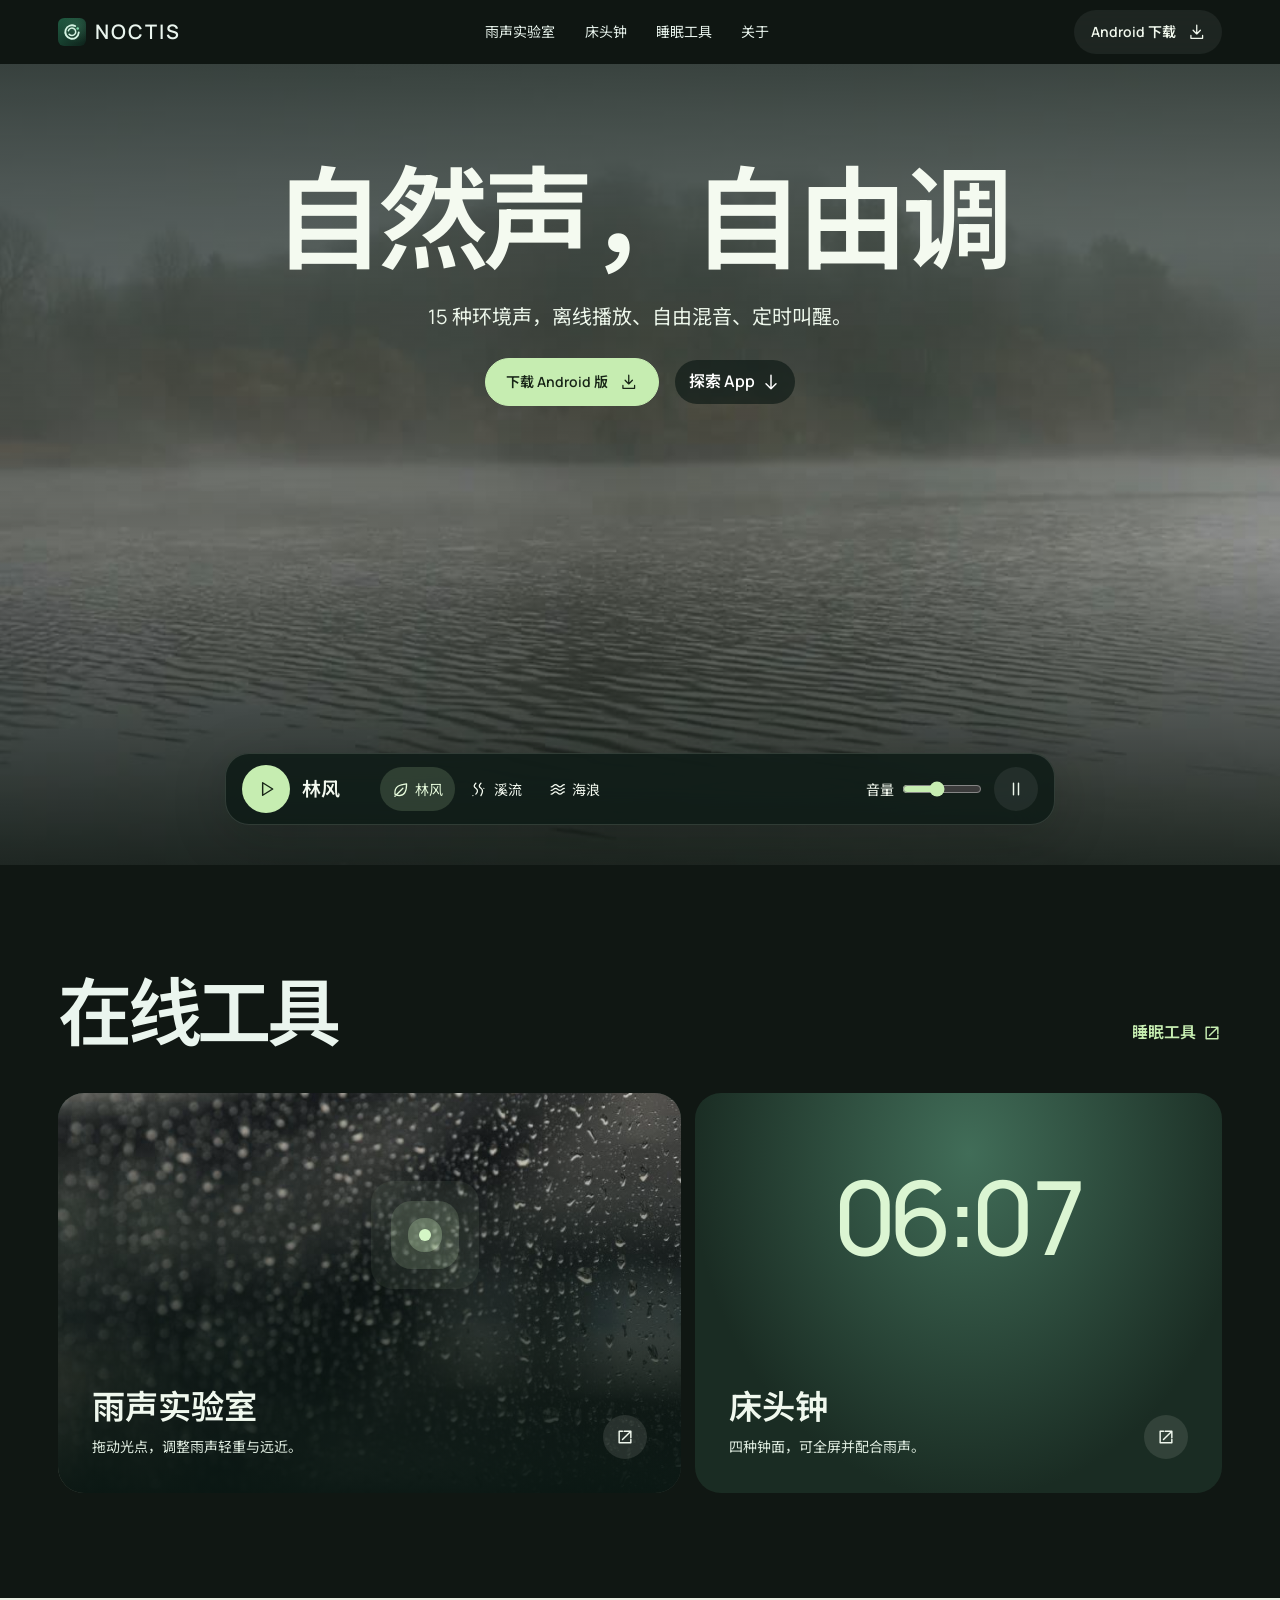
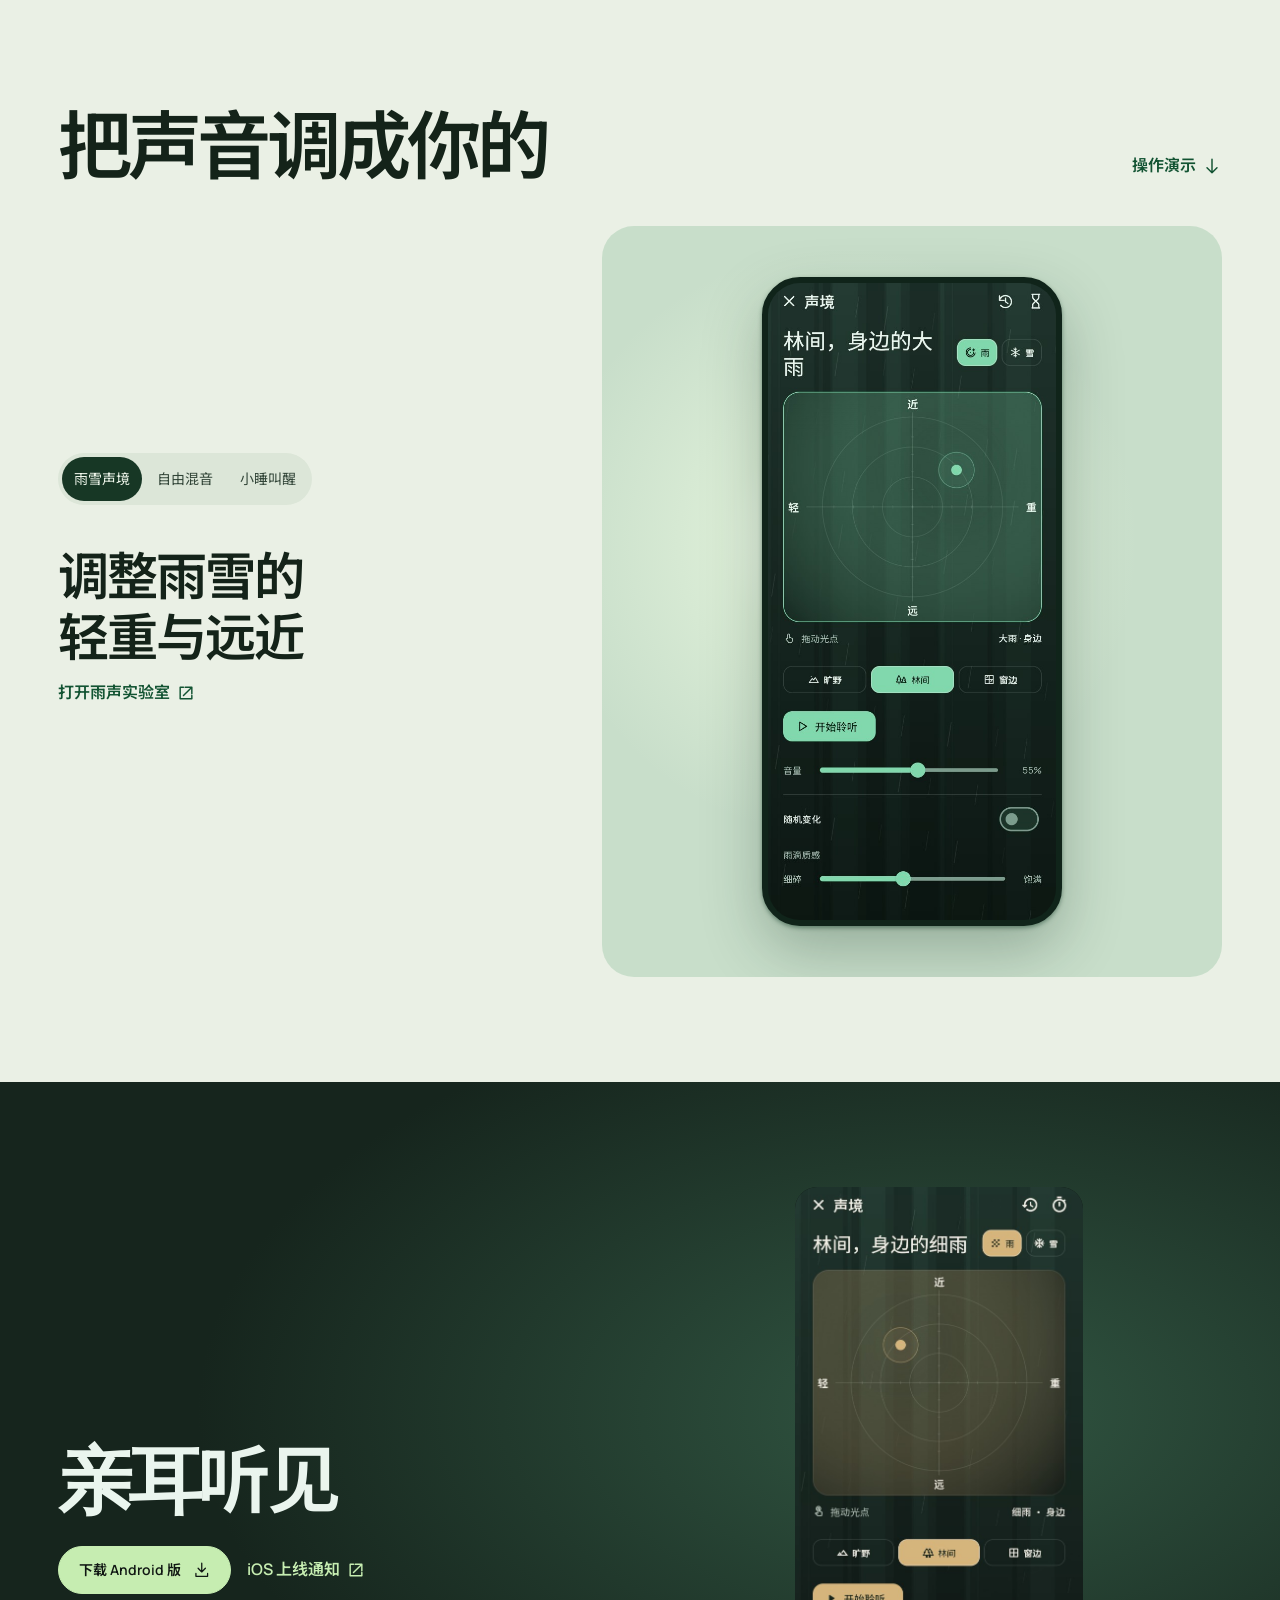
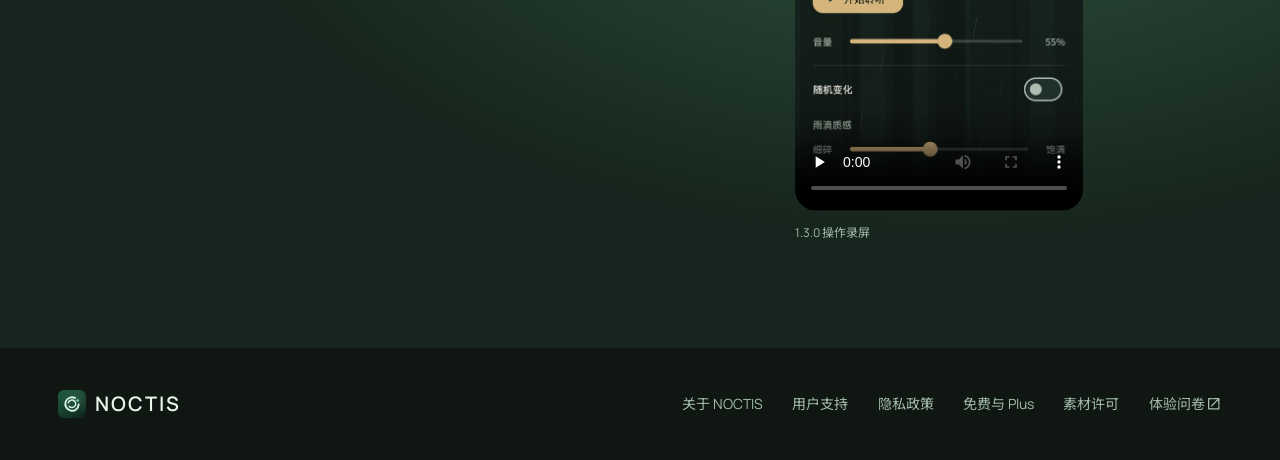
==== commit 928c1f97: "Redesign NOCTIS website for mobile and scroll interaction" ====
--- a/index.html
+++ b/index.html
@@ -2,15 +2,15 @@
 <html lang="zh-CN">
 <head>
   <meta charset="utf-8">
-  <meta name="viewport" content="width=device-width,initial-scale=1">
+  <meta name="viewport" content="width=device-width,initial-scale=1,viewport-fit=cover">
   <meta name="description" content="NOCTIS 离线自然声播放器。试听林风、溪流和海浪，调节雨声，或下载 Android 版自由混音。">
   <meta name="theme-color" content="#0e1a15">
   <title>NOCTIS · 自然声播放器</title>
   <link rel="icon" href="assets/mark.svg">
   <link rel="preload" as="image" href="assets/forest.jpg" fetchpriority="high">
-  <link rel="stylesheet" href="assets/site.css?v=7">
-  <link rel="stylesheet" href="assets/product.css?v=7">
-  <script src="assets/site.js?v=7" defer></script>
+  <link rel="stylesheet" href="assets/site.css?v=8">
+  <link rel="stylesheet" href="assets/product.css?v=8">
+  <script src="assets/site.js?v=8" defer></script>
 </head>
 <body class="landing">
   <a class="skip" href="#main">跳到内容</a>
@@ -23,24 +23,24 @@
     </nav>
   </header>
   <main id="main">
-    <section class="opening wrap" id="scenes" aria-labelledby="hero-title">
-      <div class="intro">
-        <h1 id="hero-title">自然声<br>播放器<span aria-hidden="true">。</span></h1>
-        <p>15 种环境声，可离线播放、自由混音，也能定时叫醒。</p>
-        <div class="hero-actions">
-          <a class="button" href="support.html#android">下载 Android 版 <svg class="glyph" aria-hidden="true"><use href="assets/icons.svg#download"/></svg></a>
-          <a class="text-link" href="rain.html">调一场雨 <svg class="glyph" aria-hidden="true"><use href="assets/icons.svg#external"/></svg></a>
-        </div>
-      </div>
-      <div class="player" aria-label="在线试听">
+    <section class="opening player" id="scenes" aria-labelledby="hero-title">
         <div class="scene-media" aria-hidden="true">
             <img class="is-current" data-photo="forest" src="assets/forest.jpg" alt="" fetchpriority="high">
-            <img data-photo="stream" src="assets/stream.jpg" alt="" loading="lazy">
-            <img data-photo="ocean" src="assets/ocean.jpg" alt="" loading="lazy">
-            <video class="hero-video" data-src="assets/forest.mp4" muted playsinline loop preload="none"></video>
+            <img data-photo="stream" src="assets/stream.jpg" alt="" fetchpriority="low" decoding="async">
+            <img data-photo="ocean" src="assets/ocean.jpg" alt="" fetchpriority="low" decoding="async">
+            <video class="hero-video" data-src="assets/forest.mp4" muted playsinline loop preload="none" disablepictureinpicture></video>
         </div>
-        <button class="motion-toggle" type="button" aria-label="暂停背景动效" aria-pressed="false" hidden><svg class="glyph motion-icon" aria-hidden="true"><use href="assets/icons.svg#pause"/></svg><svg class="glyph resume-icon" aria-hidden="true"><use href="assets/icons.svg#play"/></svg></button>
-        <div class="player-console">
+        <div class="hero-layout wrap">
+          <div class="intro">
+            <h1 id="hero-title">自然声，<br>自由调</h1>
+            <p>15 种环境声，离线播放、自由混音、定时叫醒。</p>
+            <div class="hero-actions">
+              <a class="button" href="support.html#android">下载 Android 版 <svg class="glyph" aria-hidden="true"><use href="assets/icons.svg#download"/></svg></a>
+              <a class="text-link" href="#features">探索 App <svg class="glyph" aria-hidden="true"><use href="assets/icons.svg#jumpDown"/></svg></a>
+            </div>
+          </div>
+          <div class="hero-deck">
+            <div class="player-console" role="group" aria-label="在线试听">
           <div class="deck-head">
             <div><div class="track-name" id="scene-name">林风</div></div>
             <button class="play" id="preview" type="button" aria-label="试听林风" aria-pressed="false"><svg class="glyph play-icon" aria-hidden="true"><use href="assets/icons.svg#play"/></svg><svg class="glyph pause-icon" aria-hidden="true"><use href="assets/icons.svg#pause"/></svg></button>
@@ -51,32 +51,37 @@
               <button type="button" data-scene="stream" aria-pressed="false"><svg class="glyph" aria-hidden="true"><use href="assets/icons.svg#stream"/></svg>溪流</button>
               <button type="button" data-scene="ocean" aria-pressed="false"><svg class="glyph" aria-hidden="true"><use href="assets/icons.svg#wave"/></svg>海浪</button>
             </div>
-            <label class="volume">音量 <input aria-label="试听音量" id="preview-volume" type="range" min="0" max="100" value="42"></label>
+            <div class="deck-end">
+              <label class="volume">音量 <input aria-label="试听音量" id="preview-volume" type="range" min="0" max="100" value="42"></label>
+              <button class="motion-toggle" type="button" aria-label="暂停背景动效" aria-pressed="false" hidden><svg class="glyph motion-icon" aria-hidden="true"><use href="assets/icons.svg#pause"/></svg><svg class="glyph resume-icon" aria-hidden="true"><use href="assets/icons.svg#play"/></svg></button>
+            </div>
+          </div>
+            </div>
+            <p id="audio-status" role="status"></p>
           </div>
         </div>
         <audio id="sample" preload="none" loop></audio><audio id="sample-next" preload="none" loop></audio>
-        <p id="audio-status" role="status"></p>
-      </div>
     </section>
     <section class="web-tools" id="web-tools" aria-labelledby="tools-title">
       <div class="wrap">
-        <div class="section-heading"><h2 id="tools-title">在线工具</h2><a class="text-link" href="sleep.html">睡眠工具 <svg class="glyph" aria-hidden="true"><use href="assets/icons.svg#external"/></svg></a></div>
+        <div class="section-heading" data-reveal><h2 id="tools-title">在线工具</h2><a class="text-link" href="sleep.html">睡眠工具 <svg class="glyph" aria-hidden="true"><use href="assets/icons.svg#external"/></svg></a></div>
         <div class="web-tool-grid">
-          <a class="web-tool-card web-tool-rain" href="rain.html">
+          <a class="web-tool-card web-tool-rain" href="rain.html" data-reveal>
             <span class="rain-sight" aria-hidden="true"></span>
             <div><h3>雨声实验室</h3><p>拖动光点，调整雨声轻重与远近。</p></div>
             <span class="tool-arrow"><svg class="glyph" aria-hidden="true"><use href="assets/icons.svg#external"/></svg></span>
           </a>
-          <a class="web-tool-card web-tool-clock" href="clock.html">
-            <span class="web-clock-art" aria-hidden="true">22:48</span>
+          <a class="web-tool-card web-tool-clock" href="clock.html" data-reveal>
+            <time class="web-clock-art" datetime="22:48" aria-hidden="true">22:48</time>
             <div><h3>床头钟</h3><p>四种钟面，可全屏并配合雨声。</p></div>
             <span class="tool-arrow"><svg class="glyph" aria-hidden="true"><use href="assets/icons.svg#external"/></svg></span>
           </a>
         </div>
       </div>
     </section>
-    <section class="features wrap" id="features" aria-labelledby="features-title">
-      <div class="section-heading"><h2 id="features-title">App 功能</h2><a class="text-link" href="#demo">操作演示 <svg class="glyph" aria-hidden="true"><use href="assets/icons.svg#jumpDown"/></svg></a></div>
+    <section class="features" id="features" aria-labelledby="features-title">
+      <div class="wrap">
+      <div class="section-heading" data-reveal><h2 id="features-title">把声音调成你的</h2><a class="text-link" href="#demo">操作演示 <svg class="glyph" aria-hidden="true"><use href="assets/icons.svg#jumpDown"/></svg></a></div>
       <div class="product" data-feature="field">
         <div class="product-copy">
           <div class="feature-tabs" role="tablist" aria-label="探索 NOCTIS 功能">
@@ -85,12 +90,12 @@
             <button id="tab-nap" role="tab" type="button" aria-selected="false" aria-controls="panel-nap" tabindex="-1">小睡叫醒</button>
           </div>
           <div class="feature-panels">
-            <section id="panel-field" role="tabpanel" aria-labelledby="tab-field"><h3>调整雨雪的<br>轻重与远近</h3><a class="text-link" href="rain.html">打开雨声实验室 <svg class="glyph" aria-hidden="true"><use href="assets/icons.svg#external"/></svg></a></section>
-            <section id="panel-mix" role="tabpanel" aria-labelledby="tab-mix" hidden><h3>为音乐混入<br>一层环境声</h3><p>导入本地音乐，逐轨调整音量，把喜欢的组合存到设备。</p></section>
-            <section id="panel-nap" role="tabpanel" aria-labelledby="tab-nap" hidden><h3>选一种声音<br>定时叫醒</h3><p>设定时长，到点后环境声淡出，换上渐强的铃声、鸟鸣或溪流。</p><a class="text-link" href="support.html#nap-help">小睡使用方法 <svg class="glyph" aria-hidden="true"><use href="assets/icons.svg#external"/></svg></a></section>
+            <section id="panel-field" role="tabpanel" aria-labelledby="tab-field" tabindex="0"><h3>调整雨雪的轻重与远近</h3><a class="text-link" href="rain.html">打开雨声实验室 <svg class="glyph" aria-hidden="true"><use href="assets/icons.svg#external"/></svg></a></section>
+            <section id="panel-mix" role="tabpanel" aria-labelledby="tab-mix" tabindex="0" hidden><h3>为音乐混入一层环境声</h3><p>导入本地音乐，逐轨调整音量，保存喜欢的组合。</p></section>
+            <section id="panel-nap" role="tabpanel" aria-labelledby="tab-nap" tabindex="0" hidden><h3>选一种声音定时叫醒</h3><p>到点后环境声淡出，换上渐强的铃声、鸟鸣或溪流。</p><a class="text-link" href="support.html#nap-help">小睡使用方法 <svg class="glyph" aria-hidden="true"><use href="assets/icons.svg#external"/></svg></a></section>
           </div>
         </div>
-        <figure class="feature-device">
+        <figure class="feature-device" data-reveal>
           <div class="device">
             <img class="feature-screen is-current" data-screen="field" src="assets/app-field.jpg" alt="雨雪四象限声境界面" width="585" height="1266" loading="lazy">
             <img class="feature-screen" data-screen="mix" src="assets/app-mix.jpg" alt="自由混音界面" width="585" height="1266" loading="lazy" aria-hidden="true">
@@ -98,11 +103,12 @@
           </div>
         </figure>
       </div>
+      </div>
     </section>
     <section class="demo" id="demo" aria-labelledby="demo-title">
       <div class="wrap demo-layout">
-        <div><h2 id="demo-title">操作演示</h2><div class="hero-actions"><a class="button" href="support.html#android">下载 Android 版 <svg class="glyph" aria-hidden="true"><use href="assets/icons.svg#download"/></svg></a><a class="text-link" href="support.html#ios">iOS 上线通知 <svg class="glyph" aria-hidden="true"><use href="assets/icons.svg#external"/></svg></a></div></div>
-        <figure class="proof-video"><video controls playsinline preload="none" poster="assets/app-demo.jpg" aria-label="NOCTIS 雨雪声境、自由混音、小睡叫醒操作录屏"><source src="assets/app-demo.mp4" type="video/mp4"></video><figcaption>1.3.0 操作录屏</figcaption></figure>
+        <div data-reveal><h2 id="demo-title">亲耳听见</h2><div class="hero-actions"><a class="button" href="support.html#android">下载 Android 版 <svg class="glyph" aria-hidden="true"><use href="assets/icons.svg#download"/></svg></a><a class="text-link" href="support.html#ios">iOS 上线通知 <svg class="glyph" aria-hidden="true"><use href="assets/icons.svg#external"/></svg></a></div></div>
+        <figure class="proof-video" data-reveal><video controls playsinline preload="none" poster="assets/app-demo.jpg" aria-label="NOCTIS 雨雪声境、自由混音、小睡叫醒操作录屏"><source src="assets/app-demo.mp4" type="video/mp4"></video><figcaption>1.3.0 操作录屏</figcaption></figure>
       </div>
     </section>
   </main>
--- a/assets/site.css
+++ b/assets/site.css
@@ -56,7 +56,7 @@
 .wrap { width: min(var(--page), calc(100% - clamp(36px, 9vw, 156px))); margin-inline: auto; }
 .skip { position: fixed; left: 12px; top: 10px; z-index: 20; background: var(--surface); color: var(--text); padding: 8px 16px; transform: translateY(-165%); }
 .skip:focus { transform: none; }
-.top { position: sticky; top: 0; z-index: 8; background: var(--background); border-bottom: 1px solid var(--divider); }
+.top { position: sticky; top: 0; z-index: 8; background: #0e1a15ed; backdrop-filter: blur(18px) saturate(125%); }
 .nav { display: flex; align-items: center; min-height: 70px; gap: clamp(12px, 3vw, 45px); }
 .brand { display: inline-flex; align-items: center; gap: 9px; white-space: nowrap; font: 600 var(--font-headline)/1 var(--font-family); letter-spacing: .1em;  }
 .brand img { width: 28px; height: 28px; }
@@ -69,11 +69,11 @@
   font-size: var(--font-label); font-weight: 600; line-height: 1.4; border: 1px solid var(--brand); border-radius: 99px;
   background: var(--brand); color: var(--on-brand); transition: background var(--motion-fast) var(--ease), transform var(--motion-fast) var(--ease);
 }
-.nav-cta { min-height: 44px; padding-inline: 17px; font-size: 14px; white-space: nowrap; }
-.button:hover, .nav-cta:hover, .tool-primary:hover { background: var(--green-200); }
+.nav-cta { min-height: 44px; padding-inline: 17px; font-size: 14px; white-space: nowrap; border: 0; background: #ffffff10; color: var(--text); }
+.button:hover, .nav-cta:hover, .tool-primary:hover { background: var(--green-200); color: var(--on-brand); }
 .button:active, .tool-primary:active { transform: scale(.97); }
 .nav-menu { display: none; }
-.footer { background: var(--background); color: var(--text); border-top: 1px solid #ffffff20; padding-block: 34px; }
+.footer { background: var(--background); color: var(--text); padding-block: 34px; }
 .footer .wrap { display: flex; align-items: center; justify-content: space-between; gap: 24px; }
 .footer nav { color: var(--text-muted); }
 .footer .brand { font-size: var(--font-headline); }
@@ -154,8 +154,8 @@
   .nav-menu summary { display: grid; place-items: center; width: 44px; height: 44px; cursor: pointer; list-style: none; }
   .nav-menu summary::-webkit-details-marker { display: none; }
   .nav-menu summary .glyph { color: var(--brand); }
-    .nav-menu > div { position: absolute; right: 0; top: 100%; left: 0; display: grid; padding: 8px max(20px, 4.5vw) 16px; background: var(--surface); border-bottom: 1px solid var(--divider); box-shadow: 0 15px 25px #10171412; }
-  .nav-menu div a { min-height: 44px; display: flex; align-items: center; }
+  .nav-menu > div { position: absolute; right: 0; top: 100%; left: 0; display: grid; padding: 8px max(20px, 4.5vw) 16px; background: var(--surface); box-shadow: 0 15px 25px #10171412; }
+  .nav-menu div a { min-height: 48px; display: flex; align-items: center; }
   .footer .wrap { align-items: start; flex-direction: column; }
   .footer nav { gap: 0 20px; }
   .article-shell { grid-template-columns: 1fr; gap: 25px; }
--- a/assets/product.css
+++ b/assets/product.css
@@ -1,118 +1,359 @@
+.landing {
+  --background: #101713;
+  --brand: #c6edb1;
+  --on-brand: #182517;
+  --page: 1200px;
+  --space-section: clamp(64px, 8.2vw, 128px);
+  --curve: cubic-bezier(.22, 1, .36, 1);
+}
+.landing .top {
+  padding-top: env(safe-area-inset-top);
+  border: 0;
+  background: #101713ed;
+  backdrop-filter: blur(20px) saturate(125%);
+}
+.landing .nav { min-height: 64px; }
+.landing .nav-cta { background: #ffffff10; border: 0; color: #f1f8ed; }
+.landing .nav-cta:hover { background: var(--brand); color: var(--on-brand); }
+.landing .wrap {
+  padding-left: env(safe-area-inset-left);
+  padding-right: env(safe-area-inset-right);
+}
 .opening {
+  position: relative;
+  isolation: isolate;
+  overflow: clip;
+  color: #f4faf0;
+  background: #1d352a;
+}
+.scene-media, .scene-media img, .hero-video, .scene-media::after {
+  position: absolute;
+  inset: 0;
+  width: 100%;
+  height: 100%;
+}
+.scene-media {
+  z-index: -1;
+  pointer-events: none;
+  transform: scale(calc(1 + var(--hero-scroll, 0) * .09));
+  transform-origin: center 60%;
+}
+.scene-media img, .hero-video {
+  object-fit: cover;
+  opacity: 0;
+  transition: opacity 650ms var(--curve);
+}
+.scene-media img.is-current, .hero-video.is-ready { opacity: 1; }
+.scene-media::after {
+  content: "";
+  background: linear-gradient(180deg, #0c1712c9 0%, #0c17127d 34%, #14221a12 60%, #0d1712cc 100%);
+}
+.hero-layout {
+  display: flex;
+  flex-direction: column;
+  min-height: clamp(650px, 89svh, 940px);
+  padding-block: clamp(54px, 10svh, 132px) clamp(24px, 4.4vh, 52px);
+}
+.intro { text-align: center; }
+.intro h1, .landing h2 {
+  font-weight: 600;
+  line-height: 1.14;
+  letter-spacing: -.055em;
+  text-wrap: balance;
+}
+.intro h1 { font-size: clamp(62px, 8.7vw, 132px); }
+.intro h1 br { display: none; }
+.intro > p { margin-top: 19px; color: #edf7eb; font-size: clamp(15px, 2vw, 20px); text-wrap: balance; }
+.hero-actions { display: flex; flex-wrap: wrap; align-items: center; gap: 8px 16px; margin-top: 24px; }
+.intro .hero-actions { justify-content: center; }
+.intro .text-link { padding: 0 14px; border-radius: 99px; color: #fff; background: #0e1a15ad; }
+.landing .button { min-height: 48px; }
+.hero-deck { align-self: center; width: min(100%, 830px); margin-top: auto; padding-top: 38px; }
+.player-console {
+  display: flex;
+  justify-content: space-between;
+  align-items: center;
+  gap: 12px 24px;
+  padding: 12px 17px;
+  background: #0e1b16d9;
+  border-radius: 24px;
+  backdrop-filter: blur(22px) saturate(130%);
+  box-shadow: 0 12px 55px #08100b33, inset 0 0 0 1px #eef8e924;
+}
+.deck-head, .deck-controls, .deck-end { display: flex; align-items: center; gap: 12px; }
+.deck-head { min-width: 114px; flex-direction: row-reverse; justify-content: start; }
+.deck-controls { flex: 1; justify-content: space-between; }
+.track-name { font-size: 19px; font-weight: 600; white-space: nowrap; }
+.play, .motion-toggle {
+  flex: none;
   display: grid;
-  grid-template-columns: minmax(265px,.72fr) minmax(0,1.28fr);
+  place-items: center;
+  width: 48px;
+  height: 48px;
+  border: 0;
+  border-radius: 50%;
+  background: var(--brand);
+  color: var(--on-brand);
+  transition: transform 200ms var(--curve), background 200ms var(--curve);
+}
+.play:active, .motion-toggle:active { transform: scale(.91); }
+.motion-toggle { width: 44px; height: 44px; background: #ffffff12; color: #edf7eb; }
+.motion-toggle .resume-icon, .motion-toggle[aria-pressed="true"] .motion-icon,
+.play .pause-icon, .play[aria-pressed="true"] .play-icon { display: none; }
+.motion-toggle[aria-pressed="true"] .resume-icon,
+.play[aria-pressed="true"] .pause-icon { display: block; }
+.scene-tabs { display: flex; gap: 3px; }
+.scene-tabs button, .feature-tabs button {
+  display: flex;
   align-items: center;
-  gap: clamp(32px,6vw,96px);
-  padding-block: clamp(36px,6vw,96px) 64px;
-}
-.intro h1 { font-size: var(--font-display); font-weight: 600; line-height: 1.14; text-wrap: balance; }
-.intro h1 span { color: var(--brand); }
-.intro > p { max-width: 22em; margin-top: 20px; }
-.hero-actions { display: flex; align-items: center; flex-wrap: wrap; gap: 8px 20px; margin-top: 24px; }
-.player {
+  justify-content: center;
+  gap: 6px;
+  min-height: 44px;
+  padding: 6px 12px;
+  border: 0;
+  border-radius: 99px;
+  white-space: nowrap;
+  font-size: var(--font-label);
+  background: transparent;
+  transition: background 240ms var(--curve), color 240ms var(--curve);
+}
+.scene-tabs button:hover { background: #ffffff0d; }
+.scene-tabs button[aria-pressed="true"] { background: #c6edb129; color: #e7fbdc; }
+.volume { display: flex; align-items: center; gap: 8px; font-size: 14px; white-space: nowrap; }
+.volume input { width: 80px; height: 44px; margin: 0; }
+#audio-status { color: var(--danger); margin: 12px 6px 0; }
+#audio-status:empty { display: none; }
+
+.web-tools, .features, .demo { padding-block: var(--space-section); }
+.landing h2 { font-size: clamp(34px, 5.8vw, 78px); }
+.landing .section-heading { align-items: end; flex-wrap: wrap; gap: 6px 18px; }
+.web-tool-grid { display: grid; grid-template-columns: 1.18fr 1fr; gap: 14px; }
+.web-tool-card {
+  display: flex;
+  position: relative;
+  isolation: isolate;
+  overflow: hidden;
+  align-items: end;
+  justify-content: space-between;
+  gap: 16px;
+  min-height: clamp(250px, 32vw, 400px);
+  border-radius: 26px;
+  padding: clamp(20px, 3vw, 34px);
+  color: #f0f8ee;
+  background: #1c322a;
+}
+.web-tool-card h3 { font-size: clamp(23px, 2.6vw, 35px); line-height: 1.24; }
+.web-tool-card p { color: #e1eee2; margin-top: 8px; font-size: 14px; }
+.web-tool-rain::before {
+  content: "";
+  position: absolute;
+  z-index: -1;
+  inset: 0;
+  background: linear-gradient(0deg, #091612f5, #10261b16 85%), url("rain-window.jpg") center 43% / cover;
+  transition: transform 700ms var(--curve);
+}
+.rain-sight {
+  position: absolute;
+  top: 34%;
+  left: 58%;
+  width: 12px;
+  height: 12px;
+  border-radius: 50%;
+  background: #d4f6c6;
+  box-shadow: 0 0 0 11px #d4f6c642, 0 0 0 28px #d4f6c624, 0 0 0 48px #d4f6c610;
+  transition: transform 700ms var(--curve);
+}
+.web-tool-clock { background: radial-gradient(ellipse at 52% 15%, #416d58, #1a2c23 72%); }
+.web-clock-art {
+  position: absolute;
+  inset: 18% 0 auto;
+  text-align: center;
+  font: 500 clamp(64px, 8vw, 112px)/1 var(--font-family);
+  color: #dbf5d2;
+  letter-spacing: -.065em;
+  font-variant-numeric: tabular-nums;
+}
+.tool-arrow {
+  display: grid;
+  place-items: center;
+  flex: none;
+  width: 44px;
+  height: 44px;
+  background: #f1f7ed1c;
+  border-radius: 50%;
+  transition: transform 400ms var(--curve), background 240ms var(--curve);
+}
+@media (hover: hover) {
+  .web-tool-card:hover .tool-arrow { transform: rotate(-10deg); background: #f1f7ed3f; }
+  .web-tool-rain:hover::before { transform: scale(1.055); }
+  .web-tool-rain:hover .rain-sight { transform: scale(1.25) translate(6px,-3px); }
+}
+.features {
+  --text: #142319;
+  --text-muted: #374c3c;
+  --brand: #125332;
+  color: var(--text);
+  background: #eaf0e5;
+}
+.product {
+  display: grid;
+  align-items: center;
+  grid-template-columns: minmax(0,.86fr) minmax(0,1.14fr);
+  gap: clamp(22px, 6vw, 90px);
+}
+.feature-tabs {
+  width: max-content;
+  max-width: 100%;
+  display: flex;
+  gap: 3px;
+  padding: 4px;
+  border-radius: 99px;
+  background: #dce6d8;
+}
+.feature-tabs button { color: #314437; }
+.feature-tabs button:hover { background: #ffffff80; }
+.feature-tabs button[aria-selected="true"] { background: #173725; color: #f2f9ee; }
+.feature-panels { min-height: 246px; padding-top: clamp(18px, 3.3vw, 40px); }
+.feature-panels h3 {
+  max-width: 9em;
+  font-size: clamp(30px, 4vw, 56px);
+  line-height: 1.19;
+  letter-spacing: -.035em;
+  text-wrap: balance;
+}
+.feature-panels p { margin: 12px 0 4px; max-width: 25em; }
+.feature-panels .text-link { margin-top: 4px; }
+.feature-panels [role="tabpanel"] { animation: panel-in 460ms var(--curve) both; }
+@keyframes panel-in {
+  from { opacity: .3; transform: translateY(12px); }
+  to { opacity: 1; transform: none; }
+}
+.feature-device {
+  position: relative;
+  display: grid;
+  place-items: center;
+  overflow: hidden;
+  padding: clamp(24px, 4vw, 58px) 12px;
+  border-radius: 32px;
+  background: #c8deca;
+  isolation: isolate;
+  touch-action: pan-y pinch-zoom;
+}
+.feature-device::before, .feature-device::after {
+  position: absolute;
+  content: "";
+  z-index: -1;
+  width: 95%;
+  aspect-ratio: 1;
+  border-radius: 50%;
+  background: radial-gradient(ellipse, #f7fff3 0%, #e4f4dcad 28%, transparent 71%);
+  transform: translate(-12%, -10%);
+  transition: transform 900ms var(--curve), opacity 700ms var(--curve);
+}
+.feature-device::after { opacity: 0; background: radial-gradient(ellipse,#cde9f9,transparent 70%); }
+.product[data-feature="mix"] .feature-device::before { transform: translate(18%, 18%); }
+.product[data-feature="nap"] .feature-device::after { opacity: 1; transform: translate(12%, -12%); }
+.device {
+  width: min(100%, 300px);
   position: relative;
   overflow: hidden;
-  border-radius: var(--radius-panel);
-  background: var(--surface);
-  border: 1px solid var(--divider);
-}
-.scene-media { position: relative; aspect-ratio: 16/10; overflow: hidden; isolation: isolate; background: var(--surface-raised); }
-.scene-media img, .hero-video {
-  position: absolute; inset: 0; width: 100%; height: 100%; object-fit: cover;
-  opacity: 0; transition: opacity var(--motion-slow) var(--ease);
-}
-.scene-media img.is-current, .hero-video.is-ready { opacity: 1; }
-.scene-media::after {
-  content: ""; position: absolute; inset: 0; pointer-events: none;
-  background: linear-gradient(0deg, #0e1a15de, transparent 35%), rgb(40 127 87 / 6%);
-}
-.motion-toggle {
-  position: absolute; top: 12px; right: 12px; display: grid; place-items: center;
-  height: 44px; width: 44px; background: var(--background); color: var(--text);
-  border: 1px solid var(--outline); border-radius: 50%;
-}
-.motion-toggle .resume-icon, .motion-toggle[aria-pressed="true"] .motion-icon { display: none; }
-.motion-toggle[aria-pressed="true"] .resume-icon { display: block; }
-.player-console { position: relative; padding: 0 24px 20px; margin-top: -24px; }
-.deck-head, .deck-controls { display: flex; justify-content: space-between; align-items: center; gap: 12px; }
-.deck-head { min-height: 48px; padding-bottom: 12px; }
-.track-name { font-size: var(--font-title); font-weight: 600; }
-.play {
-  flex: none; display: grid; place-items: center; width: 52px; height: 52px;
-  background: var(--brand); color: var(--on-brand); border: 0; border-radius: 50%;
-  transition: transform var(--motion-fast) var(--ease);
-}
-.play:active { transform: scale(.95); }
-.play .pause-icon, .play[aria-pressed="true"] .play-icon { display: none; }
-.play[aria-pressed="true"] .pause-icon { display: block; }
-.scene-tabs { display: flex; flex-wrap: wrap; gap: 4px; }
-.scene-tabs button {
-  display: flex; align-items: center; gap: 6px; min-height: 44px; border: 1px solid transparent;
-  border-radius: var(--radius-control); padding: 6px 10px; color: var(--text-muted);
-  background: transparent; white-space: nowrap; font-size: var(--font-label);
-}
-.scene-tabs button[aria-pressed="true"] { color: var(--brand); background: var(--secondary); border-color: var(--brand); }
-.volume { display: flex; align-items: center; gap: 8px; font-size: var(--font-label); }
-.volume input { width: clamp(56px,6vw,112px); }
-#audio-status { padding: 0 24px 16px; color: var(--danger); }
-#audio-status:empty { display: none; }
-.web-tools > .wrap, .features, .demo { padding-block: clamp(36px,5vw,72px); }
-.web-tool-grid { display: grid; grid-template-columns: 1.2fr 1fr; gap: 20px; }
-.web-tool-card {
-  display: flex; position: relative; isolation: isolate; overflow: hidden;
-  align-items: end; justify-content: space-between; gap: 12px; min-height: 280px;
-  border-radius: var(--radius-card); padding: 24px; color: var(--text);
-  border: 1px solid var(--divider);
-}
-.web-tool-card h3 { font-size: var(--font-title); }
-.web-tool-card p { color: var(--text); margin-top: 4px; font-size: var(--font-label); }
-.web-tool-rain { background: linear-gradient(0deg,#0e1a15f5 6%,#0e1a1520 86%),url("rain-window.jpg") center 43%/cover; }
-.rain-sight { position: absolute; top: 34%; left: 58%; width: 12px; height: 12px; border-radius: 50%; background: var(--brand); box-shadow: 0 0 0 10px #81d8ac33, 0 0 0 25px #81d8ac16; }
-.web-tool-clock { background: radial-gradient(ellipse at 50% 6%,var(--secondary),var(--surface)); }
-.web-clock-art { position: absolute; inset: 17% 0 auto; text-align: center; font: 500 var(--font-display)/1.1 var(--font-family); color: var(--brand); font-variant-numeric: tabular-nums; }
-.tool-arrow { display: grid; place-items: center; flex: none; width: 44px; height: 44px; color: var(--brand); border: 1px solid var(--brand); border-radius: 50%; transition: transform var(--motion-fast) var(--ease); }
-.web-tool-card:hover .tool-arrow { transform: translate(2px,-2px); }
-.product { display: grid; align-items: center; grid-template-columns: 1fr 1fr; gap: 32px; padding-top: 12px; }
-.feature-tabs { display: flex; flex-wrap: wrap; align-items: center; gap: 8px; }
-.feature-tabs button { background: transparent; color: var(--text); border: 1px solid var(--outline); border-radius: 999px; min-height: 44px; padding: 6px 14px; font-size: var(--font-label); }
-.feature-tabs button[aria-selected="true"] { background: var(--brand); border-color: var(--brand); color: var(--on-brand); }
-.feature-panels { min-height: 190px; padding-top: 24px; }
-.feature-panels h3 { font-size: var(--font-title); line-height: 1.25; }
-.feature-panels p { margin-block: 12px 4px; max-width: 28em; }
-.landing .top { border-bottom: 0; }
-.feature-panels [role="tabpanel"] { animation: appear var(--motion-standard) var(--ease) both; }
-@keyframes appear { from { opacity: .6; transform: translateY(4px); } to { opacity: 1; transform: none; } }
-.feature-device {
-  display: grid; place-items: center; padding: 24px 12px; border-radius: var(--radius-card);
-  background: radial-gradient(ellipse at 62% 10%,var(--secondary),var(--surface));
-}
-.device {
-  width: min(100%,336px); position: relative; overflow: hidden; aspect-ratio: 390/844;
-  border: 4px solid var(--background); border-radius: 24px; background: var(--background);
-}
-.feature-screen { position: absolute; inset: 0; height: 100%; width: 100%; object-fit: contain; opacity: 0; transition: opacity var(--motion-slow) var(--ease); }
-.feature-screen.is-current { opacity: 1; }
-.demo { background: var(--surface); }
-.demo-layout { display: grid; align-items: center; grid-template-columns: 1fr 1fr; gap: 24px; }
-.proof-video { justify-self: center; width: min(100%,280px); }
-.proof-video video { display: block; width: 100%; background: var(--background); border-radius: var(--radius-card); }
+  aspect-ratio: 390/844;
+  border: 6px solid #10241a;
+  border-radius: clamp(24px, 3.4vw, 38px);
+  background: #10241a;
+  box-shadow: 0 24px 60px #1835274a, 0 2px 4px #28513a88;
+}
+.feature-screen {
+  position: absolute;
+  inset: 0;
+  height: 100%;
+  width: 100%;
+  object-fit: cover;
+  opacity: 0;
+  transform: scale(1.035);
+  transition: opacity 420ms var(--curve), transform 540ms var(--curve);
+}
+.feature-screen.is-current { opacity: 1; transform: scale(1); z-index: 1; }
+.demo { background: radial-gradient(ellipse at 74% 38%,#315642,transparent 56%), #16251d; }
+.demo-layout { display: grid; align-items: center; grid-template-columns: 1fr 1fr; gap: 30px; }
+.proof-video { justify-self: center; width: min(100%, 288px); }
+.proof-video video {
+  display: block;
+  width: 100%;
+  aspect-ratio: 390/844;
+  background: var(--background);
+  border-radius: 22px;
+}
 .proof-video figcaption { margin-top: 12px; color: var(--text-muted); font-size: var(--font-caption); }
+.landing .footer { border: 0; }
+[data-reveal].entered { animation: reveal 820ms var(--curve) both; }
+@keyframes reveal {
+  from { opacity: .55; translate: 0 28px; }
+  to { opacity: 1; translate: none; }
+}
+@media (prefers-reduced-motion: no-preference) {
+  @supports (animation-timeline: view()) {
+    .device {
+      animation: device-approach linear both;
+      animation-timeline: view();
+      animation-range: entry 5% entry 90%;
+    }
+  }
+}
+@keyframes device-approach {
+  from { scale: .91; translate: 0 16px; }
+  to { scale: 1; translate: none; }
+}
 @media (max-width: 800px) {
-  .opening { grid-template-columns: minmax(0,1fr); gap: 24px; }
+  .landing .nav { min-height: 56px; }
+  .landing .nav-menu > div { background: #18251dec; border: 0; }
+  .landing .nav-menu summary { border-radius: 50%; }
+  .landing .nav-menu[open] summary { background: #ffffff15; }
+  .landing .nav-menu[open] > div { animation: panel-in 300ms var(--curve) both; }
+  .hero-layout { min-height: clamp(595px, 86svh, 760px); padding-top: clamp(42px, 8svh, 80px); }
+  .intro h1 { font-size: clamp(52px, 10vw, 80px); }
+  .hero-deck { width: min(100%, 590px); }
+  .deck-controls { gap: 8px; }
+  .volume input { width: 64px; }
+  .product { gap: 22px; }
+  .feature-panels { min-height: 212px; }
+}
+@media (max-width: 640px) {
+  .intro h1 br { display: block; }
+  .intro h1 { font-size: clamp(52px, 11.5vw, 70px); }
+  .intro > p { max-width: 19em; margin: 14px auto 0; }
+  .intro .hero-actions { margin-top: 16px; }
+  .scene-media img, .hero-video { object-position: 48% center; }
+  .player-console { display: grid; grid-template-columns: minmax(0, 1fr) auto; gap: 4px 12px; padding: 10px 12px; }
+  .deck-head { flex-direction: row; justify-content: space-between; padding: 0 4px; }
+  .deck-controls, .deck-end { display: contents; }
+  .motion-toggle { grid-row: 1; grid-column: 2; }
+  .deck-head:has(+ .deck-controls .motion-toggle[hidden]) { grid-column: 1 / -1; }
+  .track-name { font-size: 22px; }
+  .scene-tabs { grid-column: 1 / -1; }
+  .scene-tabs button { flex: 1; padding-inline: 6px; }
+  .volume { grid-column: 1 / -1; padding-inline: 6px; }
+  .volume input { flex: 1; min-width: 0; }
+  .web-tool-grid, .product, .demo-layout { grid-template-columns: minmax(0,1fr); }
+  .web-tool-card { min-height: 230px; }
+  .feature-panels { min-height: 142px; }
+  .feature-panels h3 { max-width: none; }
+  .feature-device { border-radius: 24px; padding: 20px 10px; }
+  .device { width: min(100%, 268px); }
+  .demo .hero-actions { margin-top: 16px; }
+}
+@media (max-width: 360px) {
+  .landing .nav { gap: 5px; }
+  .landing .brand { font-size: 17px; }
+  .landing .nav-cta { font-size: 13px; padding-inline: 10px; }
+  .intro .hero-actions { gap: 8px; }
+  .intro .hero-actions .button { padding-inline: 14px; }
+  .scene-tabs button .glyph { display: none; }
+}
+@media (max-height: 520px) and (orientation: landscape) {
   .intro h1 br { display: none; }
-  .intro > p { margin-top: 12px; }
-  .player-console { padding-inline: 16px; }
-}
-@media (max-width: 650px) {
-  .intro h1 { font-size: var(--font-title); }
-  .web-tool-grid, .product, .demo-layout { grid-template-columns: minmax(0,1fr); }
-  .scene-media { aspect-ratio: 4/3; }
-  .deck-controls { flex-wrap: wrap; gap: 4px; }
-  .web-tool-card { min-height: 224px; }
-  .feature-panels { min-height: 0; }
-  .proof-video { justify-self: start; }
-}
-@media (max-width: 360px) {
-  .scene-tabs button { padding-inline: 7px; }
-  .feature-device { padding-inline: 6px; }
-}
+  .hero-layout { min-height: 475px; padding-top: 36px; }
+}
+@media (prefers-reduced-motion: reduce) {
+  .scene-media { transform: none; }
+}
